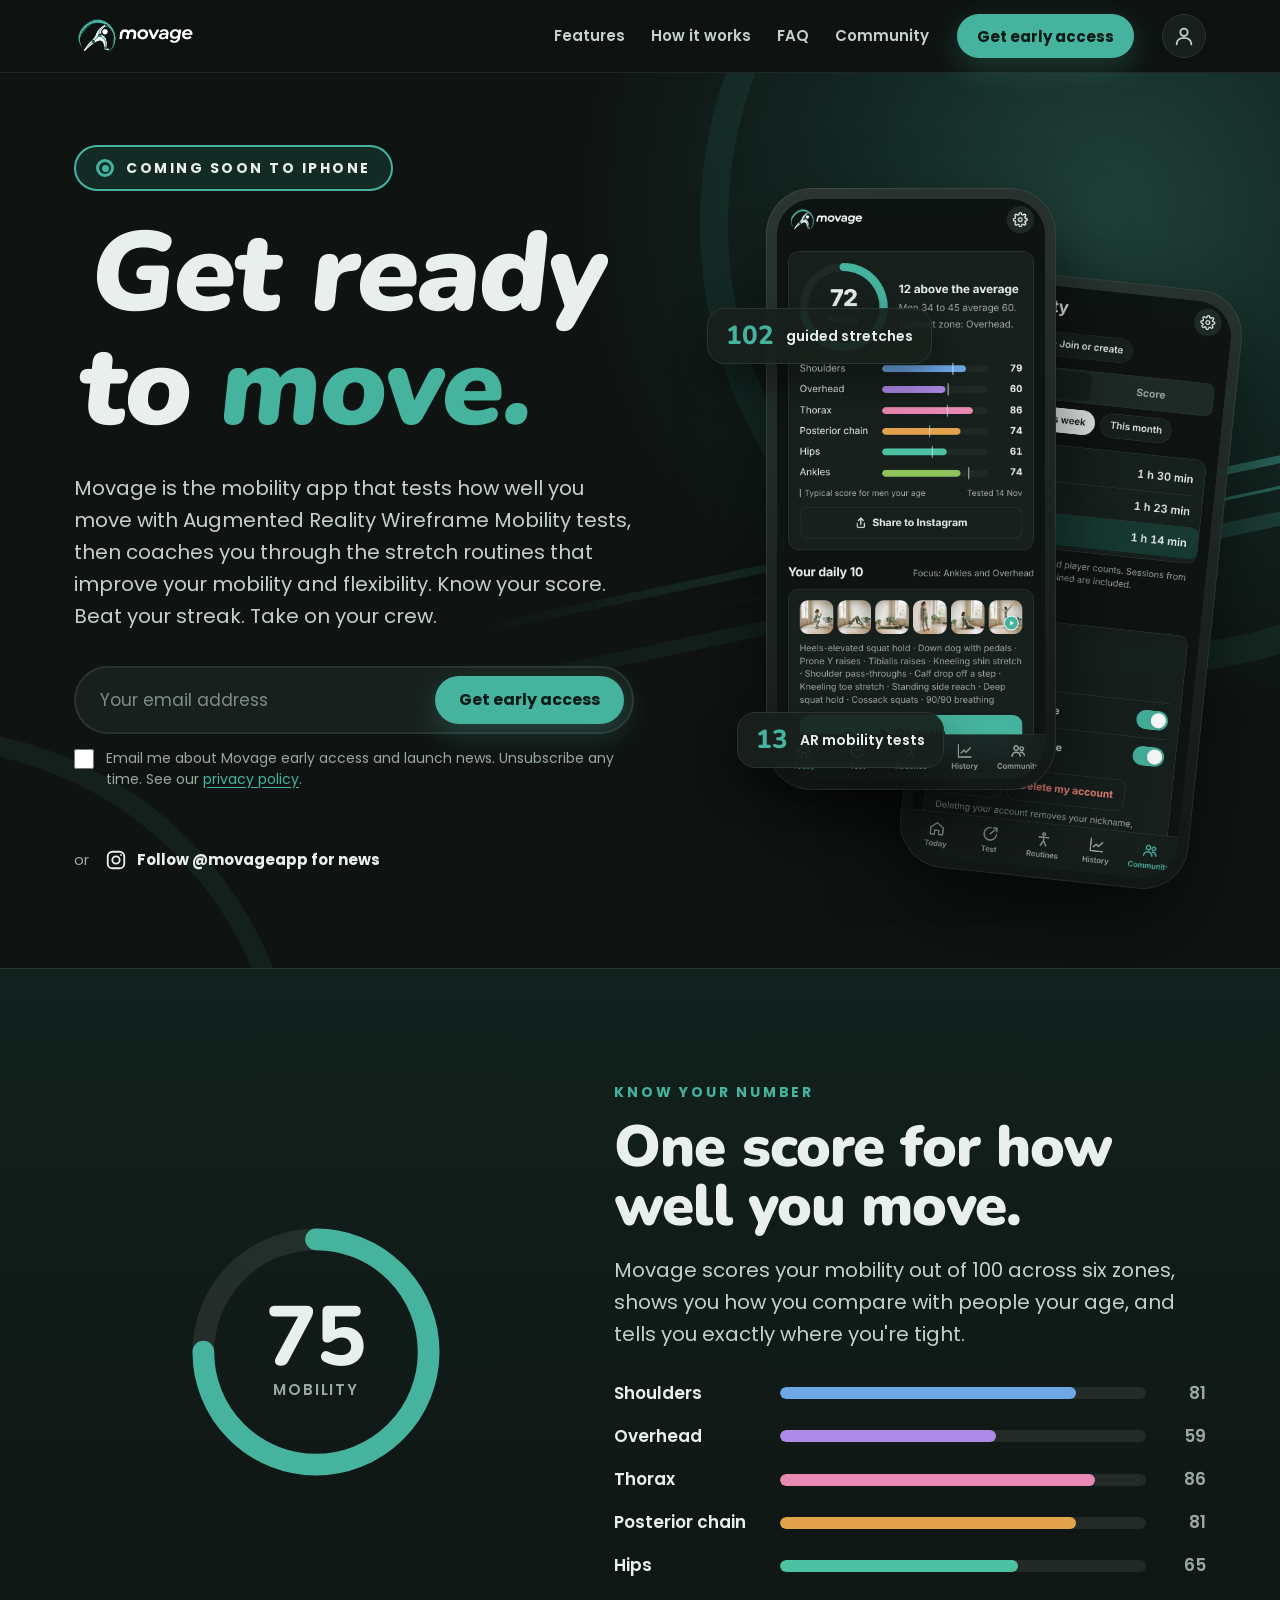
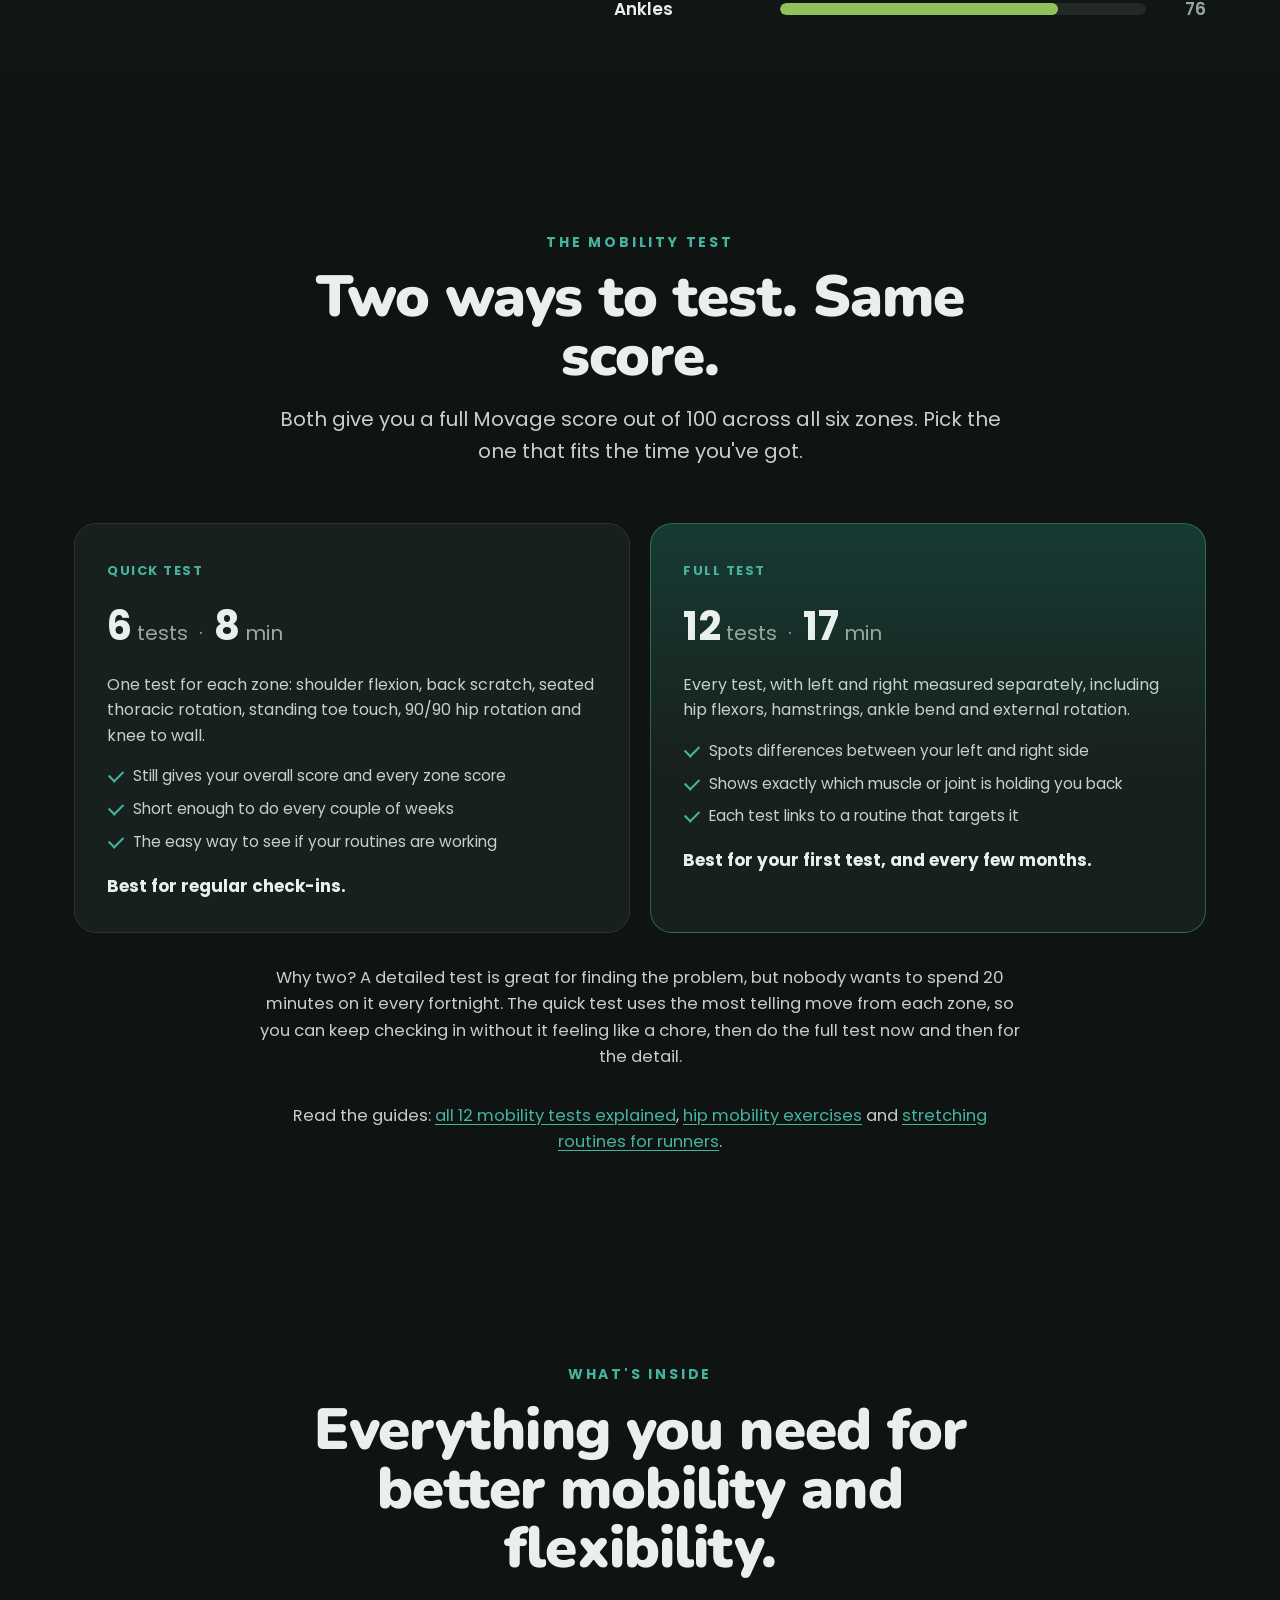
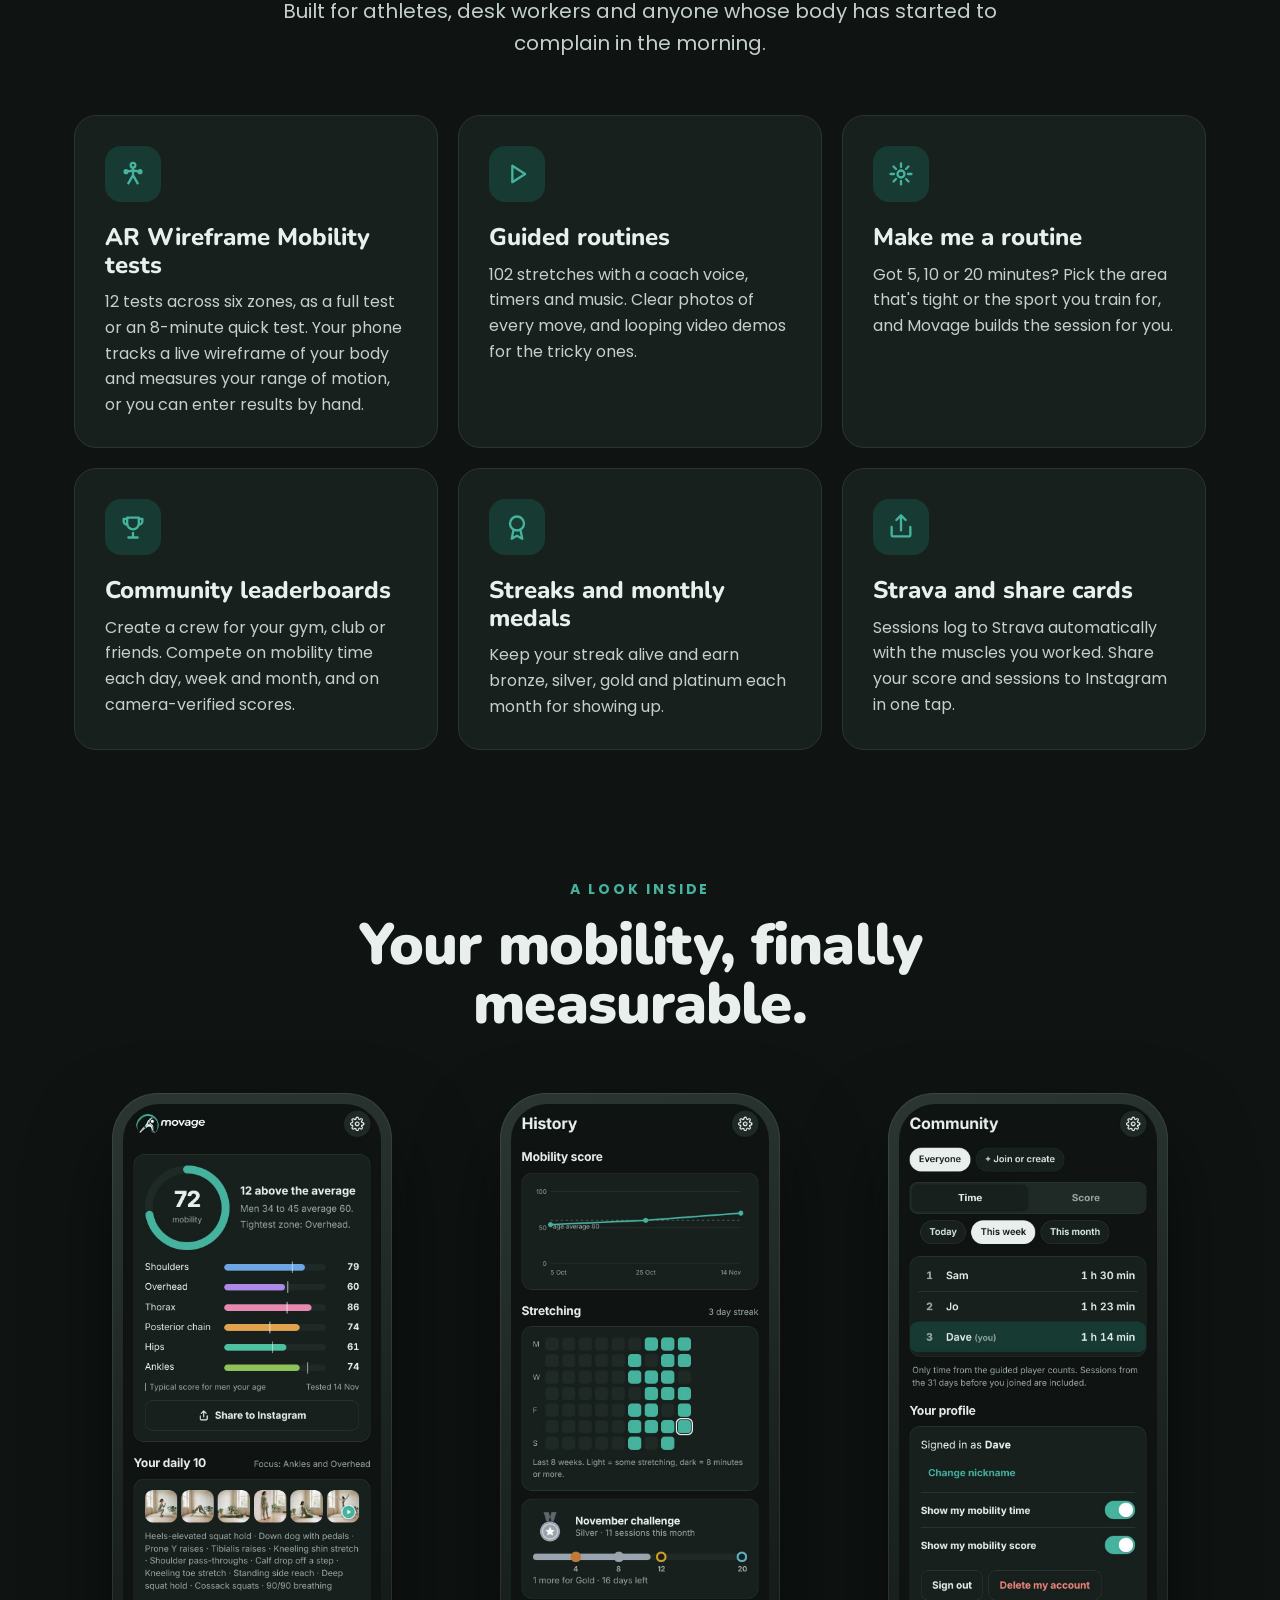
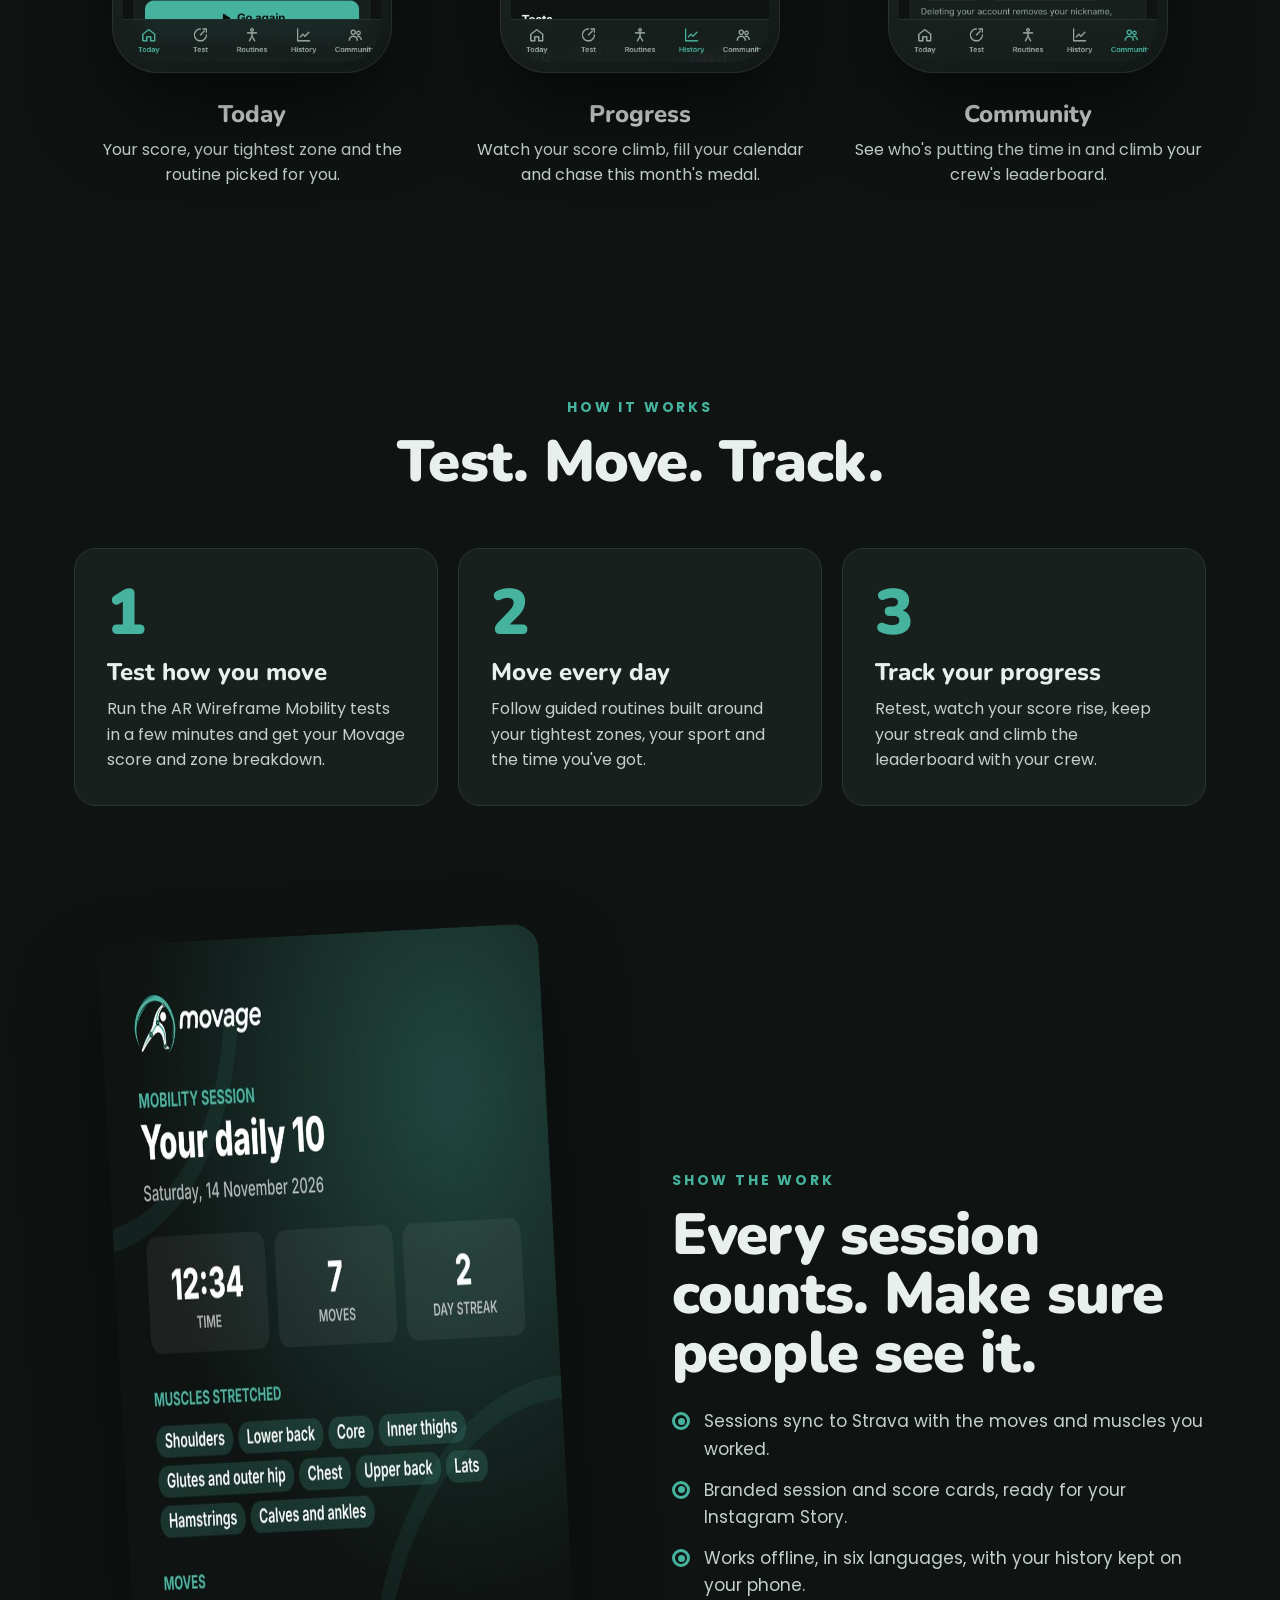
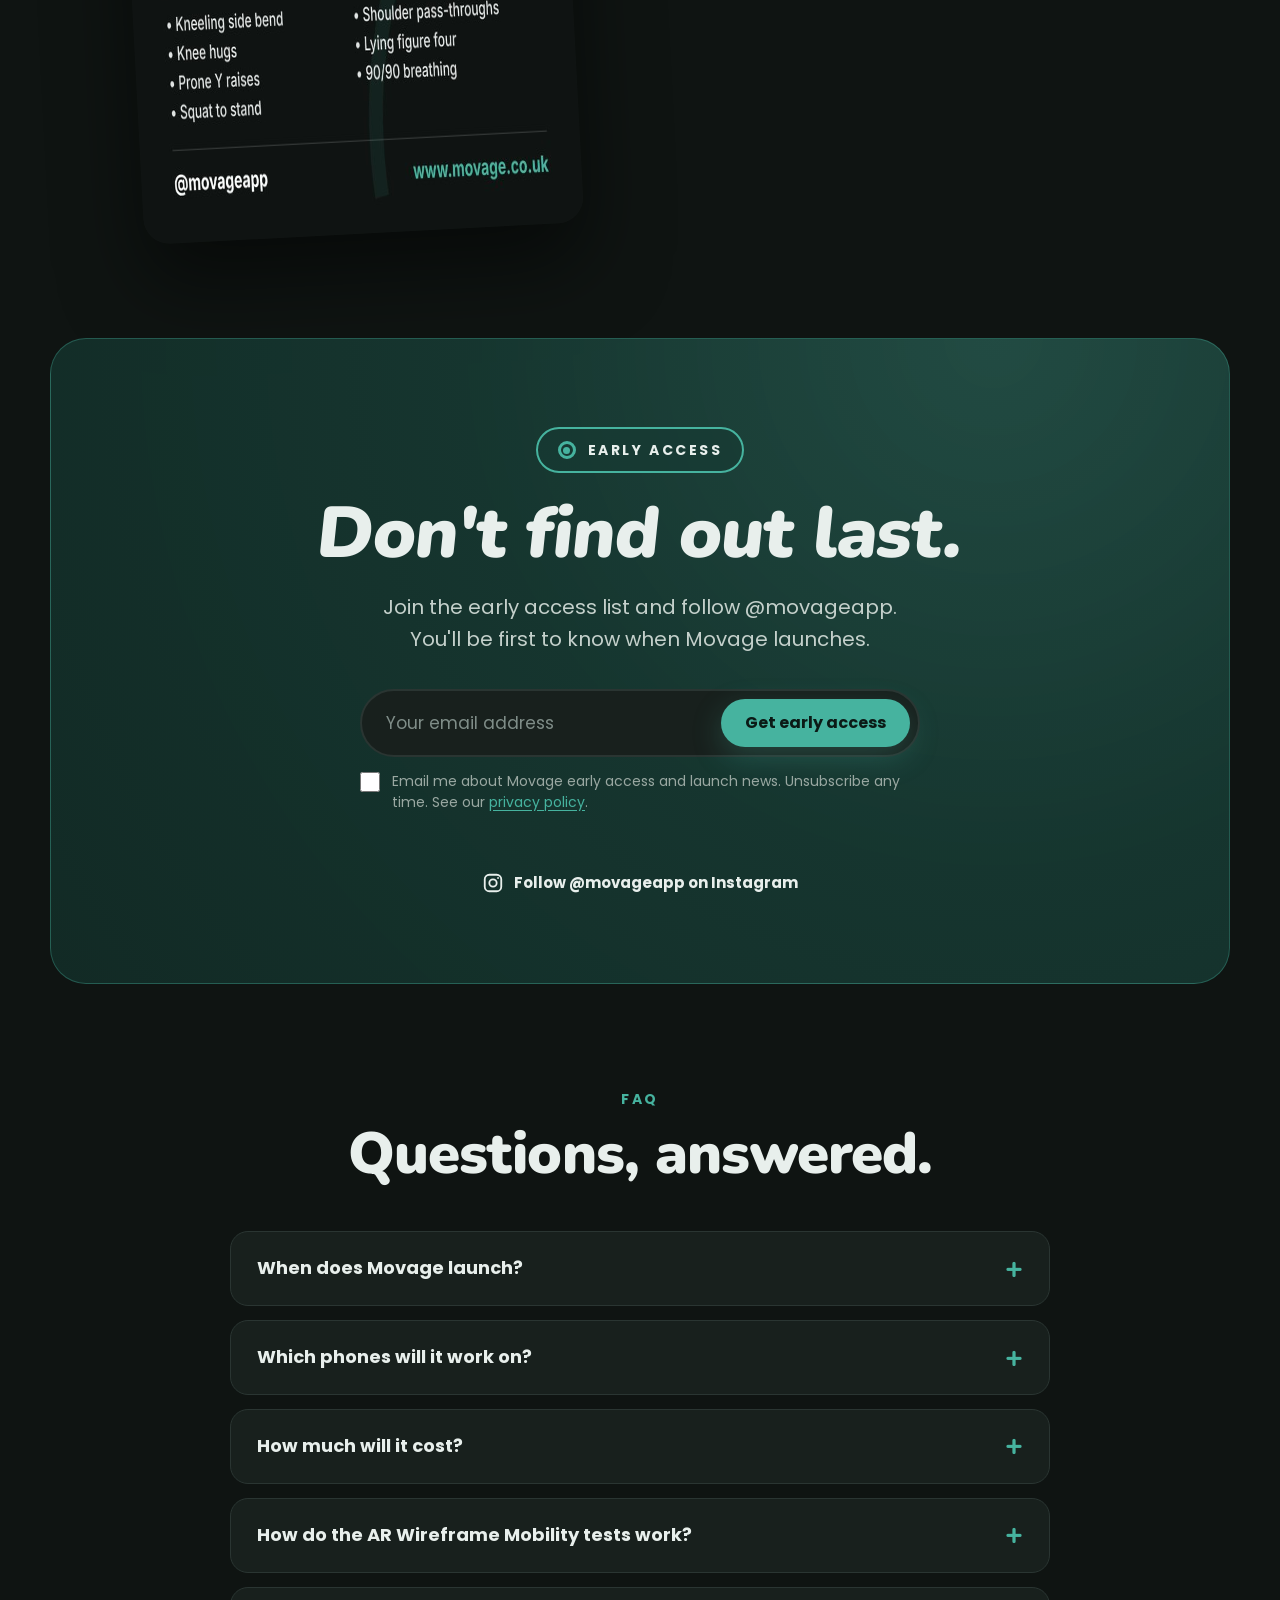
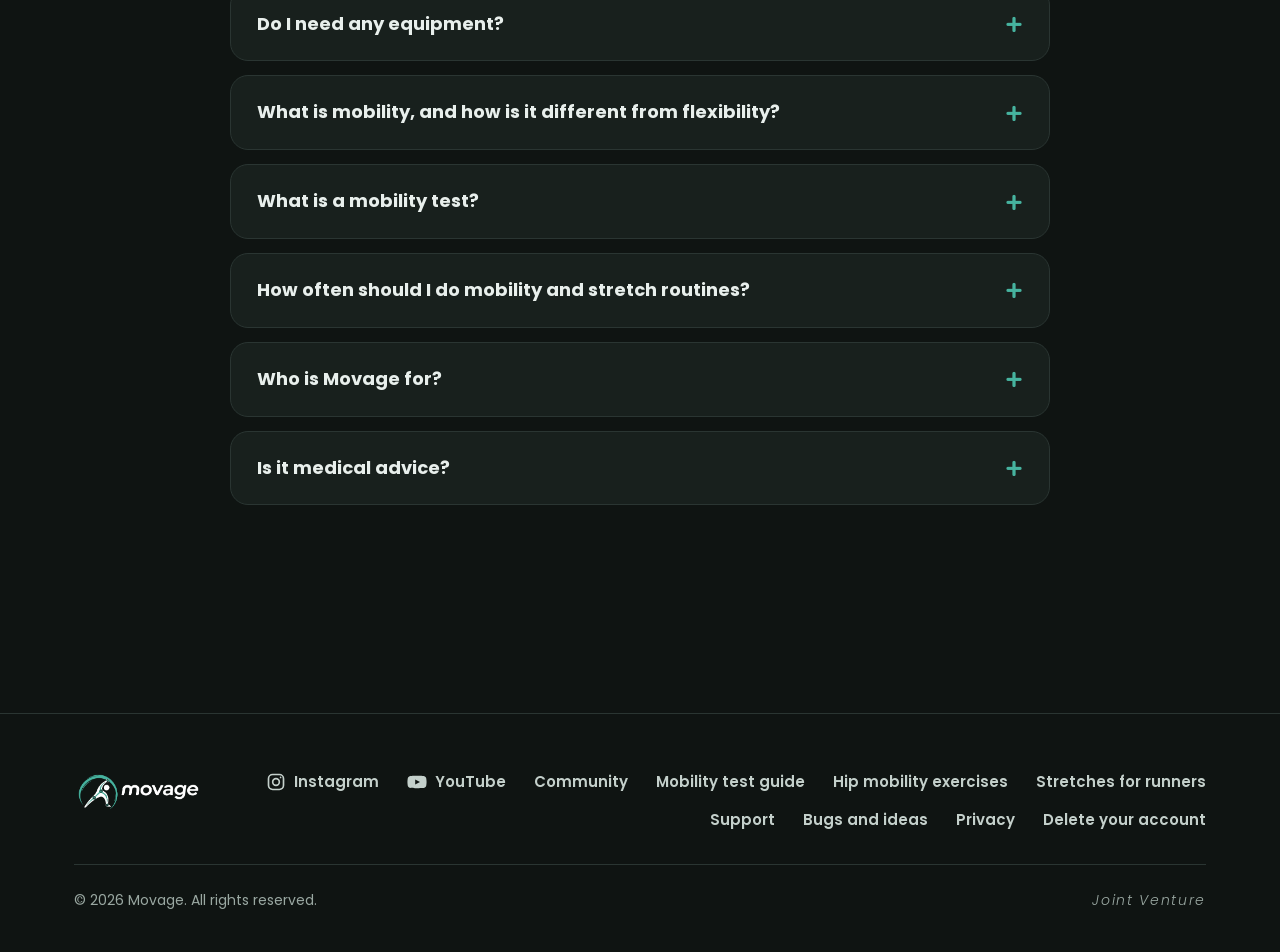
==== index.html @ ad777436 "Cookie-free visitor counting and a Website visitors section on the team stats page Co-Authored-By: C" ====
<!doctype html>
<html lang="en-GB">
<head>
<meta charset="utf-8">
<meta http-equiv="Content-Security-Policy" content="default-src 'self'; script-src 'self'; style-src 'self' 'unsafe-inline'; img-src 'self' data:; font-src 'self'; connect-src 'self' https://atmoejivzryboipwvwdv.supabase.co wss://atmoejivzryboipwvwdv.supabase.co; object-src 'none'; base-uri 'self'; form-action 'self'; frame-src 'none'; manifest-src 'self'; upgrade-insecure-requests">
<meta name="referrer" content="strict-origin-when-cross-origin">
<meta name="viewport" content="width=device-width, initial-scale=1, viewport-fit=cover">
<title>Movage | Mobility App: Mobility Test and Stretch Routines</title>
<meta name="description" content="Movage is the mobility app for iPhone: take a camera mobility test, get your mobility and flexibility score, then follow guided stretch routines built for you.">
<meta name="robots" content="index, follow, max-image-preview:large">
<meta name="theme-color" content="#0f1412">
<link rel="canonical" href="https://www.movage.co.uk/">
<meta property="og:type" content="website">
<meta property="og:site_name" content="Movage">
<meta property="og:title" content="Movage: the mobility app with a camera mobility test and guided stretch routines">
<meta property="og:description" content="Test your mobility and flexibility with your phone camera, then follow guided stretching routines built around your tightest areas. Coming soon to iPhone.">
<meta property="og:locale" content="en_GB">
<meta property="og:image:alt" content="Movage mobility app showing a mobility score and zone breakdown">
<meta property="og:url" content="https://www.movage.co.uk/">
<meta property="og:image" content="https://www.movage.co.uk/assets/og-image.png">
<meta property="og:image:width" content="1200">
<meta property="og:image:height" content="630">
<meta name="twitter:card" content="summary_large_image">
<meta name="twitter:title" content="Movage: mobility test and stretch routines app">
<meta name="twitter:description" content="Test your mobility with your phone camera, then follow guided stretch routines. Coming soon to iPhone.">
<meta name="twitter:image" content="https://www.movage.co.uk/assets/og-image.png">
<link rel="icon" href="favicon.ico" sizes="any">
<link rel="manifest" href="site.webmanifest">
<link rel="icon" type="image/png" sizes="32x32" href="assets/favicon-32.png">
<link rel="icon" type="image/png" sizes="192x192" href="assets/favicon-192.png">
<link rel="apple-touch-icon" href="assets/apple-touch-icon.png">
<link rel="preload" href="assets/fonts/nunito-latin-900-normal.woff2" as="font" type="font/woff2" crossorigin>
<link rel="preload" href="assets/fonts/poppins-latin-400-normal.woff2" as="font" type="font/woff2" crossorigin>
<link rel="stylesheet" href="assets/site.css?v=23">
<script type="application/ld+json">[{"@context":"https://schema.org","@type":"Organization","@id":"https://www.movage.co.uk/#org","name":"Movage","url":"https://www.movage.co.uk/","logo":"https://www.movage.co.uk/assets/favicon-192.png","sameAs":["https://www.instagram.com/movageapp/","https://www.youtube.com/@movageapp"]},{"@context":"https://schema.org","@type":"WebSite","@id":"https://www.movage.co.uk/#website","name":"Movage","url":"https://www.movage.co.uk/","publisher":{"@id":"https://www.movage.co.uk/#org"},"inLanguage":"en-GB"},{"@context":"https://schema.org","@type":"MobileApplication","name":"Movage","operatingSystem":"iOS","applicationCategory":"HealthApplication","applicationSubCategory":"Mobility and stretching","description":"Mobility app with an Augmented Reality camera mobility test, a mobility and flexibility score across six zones, and guided stretch routines.","url":"https://www.movage.co.uk/","publisher":{"@id":"https://www.movage.co.uk/#org"},"featureList":["Camera mobility test (12 tests, or a 6-test quick test)","Mobility score out of 100 across six zones","102 guided stretches with video demos","Routines for sports, lifts and tight areas","Community leaderboards and monthly challenges"]},{"@context":"https://schema.org","@type":"FAQPage","mainEntity":[{"@type":"Question","name":"When does Movage launch?","acceptedAnswer":{"@type":"Answer","text":"Soon. We're putting the finishing touches to the app now. The early access list and our Instagram followers will hear first."}},{"@type":"Question","name":"Which phones will it work on?","acceptedAnswer":{"@type":"Answer","text":"Movage is launching on iPhone first."}},{"@type":"Question","name":"How much will it cost?","acceptedAnswer":{"@type":"Answer","text":"We'll share pricing before launch, and the early access list will hear about it first."}},{"@type":"Question","name":"How do the AR Wireframe Mobility tests work?","acceptedAnswer":{"@type":"Answer","text":"You prop your phone up and move in front of the camera. Movage tracks a wireframe of your body on your phone and measures your range of motion. The video is processed on your phone and isn't recorded or uploaded."}},{"@type":"Question","name":"Do I need any equipment?","acceptedAnswer":{"@type":"Answer","text":"No. A bit of floor space is enough. A few moves use a towel, a wall, a chair or a step, and you can skip any you can't do."}},{"@type":"Question","name":"What is mobility, and how is it different from flexibility?","acceptedAnswer":{"@type":"Answer","text":"Flexibility is how far a muscle can lengthen. Mobility is how far you can actively move a joint through its range, with control. You need both: good mobility lets you squat deeper, reach overhead and rotate without your body compensating. Movage measures both, joint by joint."}},{"@type":"Question","name":"What is a mobility test?","acceptedAnswer":{"@type":"Answer","text":"A mobility test checks your range of motion at key joints, like shoulder flexion, thoracic rotation, the straight leg raise, hip rotation and ankle dorsiflexion (knee to wall). Movage runs 12 of these with your phone camera, or 6 in the 8-minute quick test, and turns them into a score out of 100 across six zones."}},{"@type":"Question","name":"How often should I do mobility and stretch routines?","acceptedAnswer":{"@type":"Answer","text":"Little and often works best. A 5 to 15 minute stretching routine most days does more than one long session a week. Movage builds a daily routine around your tightest zones, and you can retest every couple of weeks to see your mobility improve."}},{"@type":"Question","name":"Who is Movage for?","acceptedAnswer":{"@type":"Answer","text":"Anyone who wants to move better: runners, cyclists, lifters, CrossFit and HYROX athletes, golfers, and people who sit at a desk all day. There are mobility routines for specific sports and lifts, for tight hips, a stiff back and sore shoulders, and gentle routines you can do in bed."}},{"@type":"Question","name":"Is it medical advice?","acceptedAnswer":{"@type":"Answer","text":"No. Movage gives general mobility guidance, not medical advice. If you have an injury, pain or a medical condition, check with a physiotherapist or doctor first, and stop any move that hurts."}}]}]</script>
</head>
<body>
<a class="skip" href="#main">Skip to content</a>

<header class="top">
  <div class="wrap">
    <a class="brand" href="./" aria-label="Movage mobility app home page"><img src="assets/logo-h-dark.png" alt="Movage mobility app logo" width="441" height="150"></a>
    <nav class="nav" aria-label="Main">
      <a href="#features">Features</a>
      <a href="#how">How it works</a>
      <a href="#faq">FAQ</a>
      <a href="community.html">Community</a>
    </nav>
    <a class="btn btn-primary" href="#join">Get early access</a>
  </div>
</header>

<main id="main">

<section class="hero" aria-labelledby="hero-title">
  <div class="glow glow-a" aria-hidden="true"></div>
  <div class="arc arc-a" aria-hidden="true"></div>
  <div class="arc arc-b" aria-hidden="true"></div>
  <div class="streaks" aria-hidden="true"><i></i><i></i><i></i></div>
  <div class="wrap hero-grid">
    <div>
      <span class="pill"><span class="node" aria-hidden="true"></span>Coming soon to iPhone</span>
      <h1 id="hero-title">Get ready to <span class="accent">move.</span></h1>
      <p class="lede" id="join">Movage is the mobility app that tests how well you move with Augmented Reality Wireframe Mobility tests, then coaches you through the stretch routines that improve your mobility and flexibility. Know your score. Beat your streak. Take on your crew.</p>
      <form class="signup" id="signup" novalidate>
        <label class="hp" aria-hidden="true">Leave this empty <input type="text" name="company" tabindex="-1" autocomplete="off"></label>
        <div class="field">
          <label for="email-hero" class="hp">Email address</label>
          <input id="email-hero" type="email" name="email" inputmode="email" autocomplete="email" placeholder="Your email address" required>
          <button class="btn btn-primary" type="submit">Get early access</button>
        </div>
        <label class="consent"><input type="checkbox" name="consent" required> <span>Email me about Movage early access and launch news. Unsubscribe any time. See our <a href="privacy.html">privacy policy</a>.</span></label>
        <p class="msg" role="status" aria-live="polite"></p>
      </form>
      <div class="or"><span>or</span>
        <a class="ig" href="https://www.instagram.com/movageapp/" rel="noopener" target="_blank"><svg viewBox="0 0 24 24" fill="none" stroke="currentColor" stroke-width="2" aria-hidden="true"><rect x="3" y="3" width="18" height="18" rx="5"/><circle cx="12" cy="12" r="4"/><circle cx="17.5" cy="6.5" r="1" fill="currentColor" stroke="none"/></svg>Follow @movageapp for news</a>
      </div>
    </div>
    <div class="phones" aria-hidden="true">
      <div class="phone phone-b"><img src="assets/screen-community.jpg" alt="Movage mobility app Community leaderboard on iPhone" width="780" height="1688" loading="eager"></div>
      <div class="phone phone-a"><img src="assets/screen-home.jpg?v=3" alt="Movage mobility app on iPhone showing a mobility score of 72 and zone scores for shoulders, hips and ankles" width="780" height="1688" loading="eager"></div>
      <div class="badge badge-a"><b>102</b><span>guided stretches</span></div>
      <div class="badge badge-b"><b>13</b><span>AR mobility tests</span></div>
    </div>
  </div>
</section>

<section class="sec score" aria-labelledby="score-title">
  <div class="wrap score-grid">
    <div class="ring" role="img" aria-label="Example Movage score of 75 out of 100">
      <svg viewBox="0 0 120 120" aria-hidden="true"><circle cx="60" cy="60" r="52" fill="none" stroke="rgba(255,255,255,.08)" stroke-width="10"/><circle cx="60" cy="60" r="52" fill="none" stroke="#46b39f" stroke-width="10" stroke-linecap="round" stroke-dasharray="245 327"/></svg>
      <div class="num"><div><b>75</b><span>Mobility</span></div></div>
    </div>
    <div>
      <p class="eyebrow">Know your number</p>
      <h2 id="score-title" style="margin-top:14px">One score for how well you move.</h2>
      <p class="lede" style="margin-top:18px">Movage scores your mobility out of 100 across six zones, shows you how you compare with people your age, and tells you exactly where you're tight.</p>
      <div class="zones" style="margin-top:30px" aria-label="Example zone scores">
        <div class="zone"><span>Shoulders</span><span class="bar"><i style="width:81%;background:var(--z-sh)"></i></span><em>81</em></div>
        <div class="zone"><span>Overhead</span><span class="bar"><i style="width:59%;background:var(--z-oh)"></i></span><em>59</em></div>
        <div class="zone"><span>Thorax</span><span class="bar"><i style="width:86%;background:var(--z-th)"></i></span><em>86</em></div>
        <div class="zone"><span>Posterior chain</span><span class="bar"><i style="width:81%;background:var(--z-pc)"></i></span><em>81</em></div>
        <div class="zone"><span>Hips</span><span class="bar"><i style="width:65%;background:var(--z-hp)"></i></span><em>65</em></div>
        <div class="zone"><span>Ankles</span><span class="bar"><i style="width:76%;background:var(--z-an)"></i></span><em>76</em></div>
      </div>
    </div>
  </div>
</section>

<section class="sec" id="tests" aria-labelledby="tests-title">
  <div class="wrap">
    <div class="sec-head center">
      <p class="eyebrow">The mobility test</p>
      <h2 id="tests-title">Two ways to test. Same score.</h2>
      <p class="lede">Both give you a full Movage score out of 100 across all six zones. Pick the one that fits the time you've got.</p>
    </div>
    <div class="testopts">
      <article class="topt">
        <p class="topt-tag">Quick test</p>
        <p class="topt-big"><b>6</b> tests <span>&middot;</span> <b>8</b> min</p>
        <p>One test for each zone: shoulder flexion, back scratch, seated thoracic rotation, standing toe touch, 90/90 hip rotation and knee to wall.</p>
        <ul>
          <li>Still gives your overall score and every zone score</li>
          <li>Short enough to do every couple of weeks</li>
          <li>The easy way to see if your routines are working</li>
        </ul>
        <p class="topt-best">Best for regular check-ins.</p>
      </article>
      <article class="topt full">
        <p class="topt-tag">Full test</p>
        <p class="topt-big"><b>12</b> tests <span>&middot;</span> <b>17</b> min</p>
        <p>Every test, with left and right measured separately, including hip flexors, hamstrings, ankle bend and external rotation.</p>
        <ul>
          <li>Spots differences between your left and right side</li>
          <li>Shows exactly which muscle or joint is holding you back</li>
          <li>Each test links to a routine that targets it</li>
        </ul>
        <p class="topt-best">Best for your first test, and every few months.</p>
      </article>
    </div>
    <p class="testwhy">Why two? A detailed test is great for finding the problem, but nobody wants to spend 20 minutes on it every fortnight. The quick test uses the most telling move from each zone, so you can keep checking in without it feeling like a chore, then do the full test now and then for the detail.</p>
     <p class="testwhy">Read the guides: <a href="mobility-test.html">all 12 mobility tests explained</a>, <a href="hip-mobility-exercises.html">hip mobility exercises</a> and <a href="stretching-routines-for-runners.html">stretching routines for runners</a>.</p>
  </div>
</section>

<section class="sec" id="features" aria-labelledby="features-title">
  <div class="wrap">
    <div class="sec-head center">
      <p class="eyebrow">What's inside</p>
      <h2 id="features-title">Everything you need for better mobility and flexibility.</h2>
      <p class="lede">Built for athletes, desk workers and anyone whose body has started to complain in the morning.</p>
    </div>
    <div class="features">
      <article class="feat">
        <div class="ico"><svg viewBox="0 0 24 24" fill="none" stroke="currentColor" stroke-width="2" stroke-linecap="round" stroke-linejoin="round" aria-hidden="true"><circle cx="12" cy="4.5" r="2"/><path d="M12 7v6l-4 7M12 13l4 7M6 10l6-1 6 1"/><circle cx="6" cy="10" r="1.2"/><circle cx="18" cy="10" r="1.2"/></svg></div>
        <h3>AR Wireframe Mobility tests</h3>
        <p>12 tests across six zones, as a full test or an 8-minute quick test. Your phone tracks a live wireframe of your body and measures your range of motion, or you can enter results by hand.</p>
      </article>
      <article class="feat">
        <div class="ico"><svg viewBox="0 0 24 24" fill="none" stroke="currentColor" stroke-width="2" stroke-linecap="round" stroke-linejoin="round" aria-hidden="true"><path d="M8 5v14l11-7z"/></svg></div>
        <h3>Guided routines</h3>
        <p>102 stretches with a coach voice, timers and music. Clear photos of every move, and looping video demos for the tricky ones.</p>
      </article>
      <article class="feat">
        <div class="ico"><svg viewBox="0 0 24 24" fill="none" stroke="currentColor" stroke-width="2" stroke-linecap="round" stroke-linejoin="round" aria-hidden="true"><path d="M12 3v3M12 18v3M3 12h3M18 12h3M5.6 5.6l2.1 2.1M16.3 16.3l2.1 2.1M5.6 18.4l2.1-2.1M16.3 7.7l2.1-2.1"/><circle cx="12" cy="12" r="3"/></svg></div>
        <h3>Make me a routine</h3>
        <p>Got 5, 10 or 20 minutes? Pick the area that's tight or the sport you train for, and Movage builds the session for you.</p>
      </article>
      <article class="feat">
        <div class="ico"><svg viewBox="0 0 24 24" fill="none" stroke="currentColor" stroke-width="2" stroke-linecap="round" stroke-linejoin="round" aria-hidden="true"><path d="M8 21h8M12 17v4M7 4h10v5a5 5 0 0 1-10 0z"/><path d="M17 5h3v2a3 3 0 0 1-3 3M7 5H4v2a3 3 0 0 0 3 3"/></svg></div>
        <h3>Community leaderboards</h3>
        <p>Create a crew for your gym, club or friends. Compete on mobility time each day, week and month, and on camera-verified scores.</p>
      </article>
      <article class="feat">
        <div class="ico"><svg viewBox="0 0 24 24" fill="none" stroke="currentColor" stroke-width="2" stroke-linecap="round" stroke-linejoin="round" aria-hidden="true"><circle cx="12" cy="9" r="6"/><path d="M9 14.5 7.5 22l4.5-2.5 4.5 2.5-1.5-7.5"/></svg></div>
        <h3>Streaks and monthly medals</h3>
        <p>Keep your streak alive and earn bronze, silver, gold and platinum each month for showing up.</p>
      </article>
      <article class="feat">
        <div class="ico"><svg viewBox="0 0 24 24" fill="none" stroke="currentColor" stroke-width="2" stroke-linecap="round" stroke-linejoin="round" aria-hidden="true"><path d="M4 12v7a1 1 0 0 0 1 1h14a1 1 0 0 0 1-1v-7"/><path d="M16 6l-4-4-4 4M12 2v13"/></svg></div>
        <h3>Strava and share cards</h3>
        <p>Sessions log to Strava automatically with the muscles you worked. Share your score and sessions to Instagram in one tap.</p>
      </article>
    </div>
  </div>
</section>

<section class="sec" style="padding-top:24px" aria-labelledby="screens-title">
  <div class="wrap">
    <div class="sec-head center">
      <p class="eyebrow">A look inside</p>
      <h2 id="screens-title">Your mobility, finally measurable.</h2>
    </div>
    <div class="screens">
      <figure class="screen" style="margin:0">
        <div class="phone"><img src="assets/screen-home.jpg?v=3" alt="Movage mobility app Today screen: mobility score of 72, zone scores and a daily 10 minute stretch routine" width="780" height="1688" loading="lazy"></div>
        <figcaption><h3>Today</h3><p>Your score, your tightest zone and the routine picked for you.</p></figcaption>
      </figure>
      <figure class="screen" style="margin:0">
        <div class="phone"><img src="assets/screen-history.jpg" alt="Movage History screen: mobility score progress chart, stretching calendar and monthly challenge medals" width="780" height="1688" loading="lazy"></div>
        <figcaption><h3>Progress</h3><p>Watch your score climb, fill your calendar and chase this month's medal.</p></figcaption>
      </figure>
      <figure class="screen" style="margin:0">
        <div class="phone"><img src="assets/screen-community.jpg" alt="Movage Community leaderboard ranking club members by weekly mobility and stretching time" width="780" height="1688" loading="lazy"></div>
        <figcaption><h3>Community</h3><p>See who's putting the time in and climb your crew's leaderboard.</p></figcaption>
      </figure>
    </div>
  </div>
</section>

<section class="sec" id="how" aria-labelledby="how-title">
  <div class="wrap">
    <div class="sec-head center">
      <p class="eyebrow">How it works</p>
      <h2 id="how-title">Test. Move. Track.</h2>
    </div>
    <div class="steps">
      <div class="step"><h3>Test how you move</h3><p>Run the AR Wireframe Mobility tests in a few minutes and get your Movage score and zone breakdown.</p></div>
      <div class="step"><h3>Move every day</h3><p>Follow guided routines built around your tightest zones, your sport and the time you've got.</p></div>
      <div class="step"><h3>Track your progress</h3><p>Retest, watch your score rise, keep your streak and climb the leaderboard with your crew.</p></div>
    </div>
  </div>
</section>

<section class="sec" style="padding-top:24px" aria-labelledby="share-title">
  <div class="wrap share">
    <img src="assets/share-session.jpg?v=4" alt="Shareable Movage stretch routine card: 12 minute mobility session, 7 stretches, 2 day streak and muscles stretched" width="720" height="900" loading="lazy">
    <div>
      <p class="eyebrow">Show the work</p>
      <h2 id="share-title" style="margin-top:14px">Every session counts. Make sure people see it.</h2>
      <ul class="ticks">
        <li><span class="node" aria-hidden="true"></span><span>Sessions sync to Strava with the moves and muscles you worked.</span></li>
        <li><span class="node" aria-hidden="true"></span><span>Branded session and score cards, ready for your Instagram Story.</span></li>
        <li><span class="node" aria-hidden="true"></span><span>Works offline, in six languages, with your history kept on your phone.</span></li>
      </ul>
    </div>
  </div>
</section>

<section class="cta" aria-labelledby="cta-title">
  <div class="inner">
    <span class="pill"><span class="node" aria-hidden="true"></span>Early access</span>
    <h2 id="cta-title" style="margin-top:24px">Don't find out last.</h2>
    <p class="lede">Join the early access list and follow @movageapp. You'll be first to know when Movage launches.</p>
    <form class="signup" novalidate>
      <label class="hp" aria-hidden="true">Leave this empty <input type="text" name="company" tabindex="-1" autocomplete="off"></label>
      <div class="field">
        <label for="email-cta" class="hp">Email address</label>
        <input id="email-cta" type="email" name="email" inputmode="email" autocomplete="email" placeholder="Your email address" required>
        <button class="btn btn-primary" type="submit">Get early access</button>
      </div>
      <label class="consent"><input type="checkbox" name="consent" required> <span>Email me about Movage early access and launch news. Unsubscribe any time. See our <a href="privacy.html">privacy policy</a>.</span></label>
      <p class="msg" role="status" aria-live="polite"></p>
    </form>
    <div class="or"><a class="ig" href="https://www.instagram.com/movageapp/" rel="noopener" target="_blank"><svg viewBox="0 0 24 24" fill="none" stroke="currentColor" stroke-width="2" aria-hidden="true"><rect x="3" y="3" width="18" height="18" rx="5"/><circle cx="12" cy="12" r="4"/><circle cx="17.5" cy="6.5" r="1" fill="currentColor" stroke="none"/></svg>Follow @movageapp on Instagram</a></div>
  </div>
</section>

<section class="sec" id="faq" aria-labelledby="faq-title">
  <div class="wrap">
    <div class="sec-head center">
      <p class="eyebrow">FAQ</p>
      <h2 id="faq-title">Questions, answered.</h2>
    </div>
    <div class="faq">
      <details><summary>When does Movage launch?</summary><p>Soon. We're putting the finishing touches to the app now. The early access list and our Instagram followers will hear first.</p></details>
      <details><summary>Which phones will it work on?</summary><p>Movage is launching on iPhone first.</p></details>
      <details><summary>How much will it cost?</summary><p>We'll share pricing before launch, and the early access list will hear about it first.</p></details>
      <details><summary>How do the AR Wireframe Mobility tests work?</summary><p>You prop your phone up and move in front of the camera. Movage tracks a wireframe of your body on your phone and measures your range of motion. The video is processed on your phone and isn't recorded or uploaded.</p></details>
      <details><summary>Do I need any equipment?</summary><p>No. A bit of floor space is enough. A few moves use a towel, a wall, a chair or a step, and you can skip any you can't do.</p></details>
      <details><summary>What is mobility, and how is it different from flexibility?</summary><p>Flexibility is how far a muscle can lengthen. Mobility is how far you can actively move a joint through its range, with control. You need both: good mobility lets you squat deeper, reach overhead and rotate without your body compensating. Movage measures both, joint by joint.</p></details>
      <details><summary>What is a mobility test?</summary><p>A mobility test checks your range of motion at key joints, like shoulder flexion, thoracic rotation, the straight leg raise, hip rotation and ankle dorsiflexion (knee to wall). Movage runs 12 of these with your phone camera, or 6 in the 8-minute quick test, and turns them into a score out of 100 across six zones.</p></details>
      <details><summary>How often should I do mobility and stretch routines?</summary><p>Little and often works best. A 5 to 15 minute stretching routine most days does more than one long session a week. Movage builds a daily routine around your tightest zones, and you can retest every couple of weeks to see your mobility improve.</p></details>
      <details><summary>Who is Movage for?</summary><p>Anyone who wants to move better: runners, cyclists, lifters, CrossFit and HYROX athletes, golfers, and people who sit at a desk all day. There are mobility routines for specific sports and lifts, for tight hips, a stiff back and sore shoulders, and gentle routines you can do in bed.</p></details>
      <details><summary>Is it medical advice?</summary><p>No. Movage gives general mobility guidance, not medical advice. If you have an injury, pain or a medical condition, check with a physiotherapist or doctor first, and stop any move that hurts.</p></details>
    </div>
  </div>
</section>

</main>

<footer class="foot">
  <div class="wrap">
    <img src="assets/logo-h-dark.png" alt="Movage, the mobility test and stretching app" width="441" height="150" loading="lazy">
    <nav aria-label="Footer">
      <a class="soc" href="https://www.instagram.com/movageapp/" rel="noopener" target="_blank" aria-label="Movage on Instagram"><svg viewBox="0 0 24 24" fill="none" stroke="currentColor" stroke-width="2" aria-hidden="true"><rect x="3" y="3" width="18" height="18" rx="5"/><circle cx="12" cy="12" r="4"/><circle cx="17.5" cy="6.5" r="1" fill="currentColor" stroke="none"/></svg><span>Instagram</span></a><a class="soc" href="https://www.youtube.com/@movageapp" rel="noopener" target="_blank" aria-label="Movage on YouTube"><svg viewBox="0 0 24 24" aria-hidden="true"><path fill="currentColor" d="M23 7.2a3 3 0 0 0-2.1-2.1C19 4.6 12 4.6 12 4.6s-7 0-8.9.5A3 3 0 0 0 1 7.2 31 31 0 0 0 .5 12 31 31 0 0 0 1 16.8a3 3 0 0 0 2.1 2.1c1.9.5 8.9.5 8.9.5s7 0 8.9-.5a3 3 0 0 0 2.1-2.1 31 31 0 0 0 .5-4.8 31 31 0 0 0-.5-4.8z"/><path fill="var(--bg, #0f1412)" d="M9.8 15.1 15.6 12 9.8 8.9z"/></svg><span>YouTube</span></a>
      <a href="community.html">Community</a><a href="mobility-test.html">Mobility test guide</a><a href="hip-mobility-exercises.html">Hip mobility exercises</a><a href="stretching-routines-for-runners.html">Stretches for runners</a><a href="support.html">Support</a><a href="feedback.html">Bugs and ideas</a>
      <a href="privacy.html">Privacy</a>
      <a href="delete-account.html">Delete your account</a>
    </nav>
    <div class="fine"><span>&copy; 2026 Movage. All rights reserved.</span><span class="tag">Joint Venture</span></div>
  </div>
</footer>
<script src="assets/site.js?v=6" defer></script>
<script src="assets/foot.js?v=2" defer></script>
<script src="assets/track.js?v=1" defer></script>
</body>
</html>
---- assets/site.css ----
/* Movage launch site. Brand: Movage design system (page-bg, brand-teal, brand-tint; Nunito display, Poppins text). */
@font-face { font-family: "Nunito"; font-weight: 800; font-style: normal; font-display: swap; src: url("fonts/nunito-latin-800-normal.woff2") format("woff2"); }
@font-face { font-family: "Nunito"; font-weight: 900; font-style: normal; font-display: swap; src: url("fonts/nunito-latin-900-normal.woff2") format("woff2"); }
@font-face { font-family: "Poppins"; font-weight: 300; font-style: italic; font-display: swap; src: url("fonts/poppins-latin-300-italic.woff2") format("woff2"); }
@font-face { font-family: "Poppins"; font-weight: 400; font-style: normal; font-display: swap; src: url("fonts/poppins-latin-400-normal.woff2") format("woff2"); }
@font-face { font-family: "Poppins"; font-weight: 600; font-style: normal; font-display: swap; src: url("fonts/poppins-latin-600-normal.woff2") format("woff2"); }
@font-face { font-family: "Poppins"; font-weight: 700; font-style: normal; font-display: swap; src: url("fonts/poppins-latin-700-normal.woff2") format("woff2"); }

:root {
  --bg: #0f1412; --card: #18201d; --tint: #173a33; --teal: #46b39f; --teal-deep: #0f6b5c;
  --text: #e8efec; --text-2: #9aa8a2; --text-3: #c4d0cb; --line: #2a3532;
  --z-sh: #6ea7e6; --z-oh: #ad8ae8; --z-th: #e889b1; --z-pc: #e3a24c; --z-hp: #4cc2a2; --z-an: #8fc25a;
  --display: "Nunito", "Varela Round", system-ui, sans-serif;
  --sans: "Poppins", system-ui, -apple-system, "Segoe UI", sans-serif;
  --wrap: 1180px; --r: 22px;
}
* { box-sizing: border-box; }
html { scroll-behavior: smooth; scroll-padding-top: 96px; -webkit-text-size-adjust: 100%; }
#join { scroll-margin-top: 24px; }
@media (prefers-reduced-motion: reduce) { html { scroll-behavior: auto; } *, *::before, *::after { animation: none !important; transition: none !important; } }
body { margin: 0; background: var(--bg); color: var(--text); font-family: var(--sans); font-size: 17px; line-height: 1.6; overflow-x: hidden; }
img { max-width: 100%; display: block; }
a { color: var(--teal); text-underline-offset: 3px; }
a:hover { color: var(--text); }
:focus-visible { outline: 3px solid var(--teal); outline-offset: 3px; border-radius: 6px; }
.wrap { width: 100%; max-width: var(--wrap); margin: 0 auto; padding: 0 24px; }
.skip { position: absolute; left: -999px; top: 8px; background: var(--teal); color: var(--bg); padding: 10px 16px; border-radius: 999px; font-weight: 700; z-index: 50; }
.skip:focus { left: 16px; }
h1, h2, h3 { font-family: var(--display); font-weight: 900; line-height: 1.02; letter-spacing: -0.015em; margin: 0; }
h2 { font-size: clamp(36px, 5vw, 58px); }
h3 { font-size: 24px; font-weight: 800; line-height: 1.15; letter-spacing: 0; }
p { margin: 0; }
.eyebrow { font-weight: 700; font-size: 14px; letter-spacing: .2em; text-transform: uppercase; color: var(--teal); }
.lede { color: var(--text-3); font-size: clamp(17px, 2vw, 20px); }
.accent { color: var(--teal); }

/* header */
.top { position: sticky; top: 0; z-index: 20; background: rgba(15,20,18,.82); backdrop-filter: blur(14px); -webkit-backdrop-filter: blur(14px); border-bottom: 1px solid rgba(42,53,50,.6); }
.top .wrap { display: flex; align-items: center; gap: 28px; height: 72px; }
.brand img { height: 42px; width: auto; }
.nav { display: flex; gap: 26px; margin-left: auto; }
.nav a { color: var(--text-3); text-decoration: none; font-weight: 600; font-size: 15px; }
.nav a:hover { color: var(--text); }
.btn { display: inline-flex; align-items: center; justify-content: center; gap: 10px; min-height: 48px; padding: 0 24px; border-radius: 999px; border: 0; font: 700 16px/1 var(--sans); text-decoration: none; cursor: pointer; transition: transform .15s, background .15s, box-shadow .15s; }
.btn-primary { background: var(--teal); color: #0b1a16; box-shadow: 0 10px 30px rgba(70,179,159,.25); }
.btn-primary:hover { color: #0b1a16; background: #5cc6b2; transform: translateY(-1px); }
.btn-ghost { background: transparent; color: var(--text); border: 2px solid rgba(232,239,236,.22); }
.btn-ghost:hover { border-color: var(--teal); color: var(--text); }
.top .btn { min-height: 44px; padding: 0 20px; font-size: 15px; }
@media (max-width: 860px) { .nav { display: none; } .top .btn { margin-left: auto; } .brand img { height: 36px; } }

/* hero */
.hero { position: relative; padding: 72px 0 96px; overflow: hidden; }
.glow { position: absolute; border-radius: 999px; pointer-events: none; }
.glow-a { width: 1100px; height: 1100px; right: -380px; top: -420px; background: radial-gradient(circle, rgba(70,179,159,.28) 0%, rgba(23,58,51,.5) 35%, rgba(15,20,18,0) 68%); }
.arc { position: absolute; border-radius: 999px; pointer-events: none; border: 28px solid rgba(70,179,159,.09); }
.arc-a { width: 900px; height: 900px; right: -320px; top: -300px; }
.arc-b { width: 760px; height: 760px; left: -460px; bottom: -520px; border-width: 20px; border-color: rgba(70,179,159,.07); }
.streaks { position: absolute; left: -10%; right: -10%; top: 58%; transform: rotate(-12deg); display: grid; gap: 22px; pointer-events: none; }
.streaks i { display: block; height: 8px; border-radius: 999px; background: linear-gradient(90deg, rgba(70,179,159,0), rgba(70,179,159,.45)); animation: dash 5.5s cubic-bezier(.6,0,.2,1) infinite; }
.streaks i:nth-child(1) { width: 55%; margin-left: 40%; }
.streaks i:nth-child(2) { width: 38%; margin-left: 55%; height: 3px; animation-delay: .6s; }
.streaks i:nth-child(3) { width: 64%; margin-left: 30%; height: 14px; opacity: .45; animation-delay: 1.1s; }
@keyframes dash { 0% { transform: translateX(-30%); opacity: 0; } 25% { opacity: 1; } 70% { opacity: 1; } 100% { transform: translateX(18%); opacity: 0; } }
.hero-grid > * { min-width: 0; }
.hero-grid { position: relative; display: grid; grid-template-columns: minmax(0, 1.08fr) minmax(0, .92fr); gap: 48px; align-items: center; }
.pill { display: inline-flex; align-items: center; gap: 12px; padding: 10px 20px; border-radius: 999px; border: 2px solid var(--teal); background: rgba(23,58,51,.6); font-weight: 700; font-size: 14px; letter-spacing: .18em; text-transform: uppercase; }
.node { width: 18px; height: 18px; border-radius: 999px; border: 3px solid var(--teal); display: inline-grid; place-items: center; flex: none; }
.node::after { content: ""; width: 7px; height: 7px; border-radius: 999px; background: var(--teal); }
.pill .node { animation: pulse 1.8s ease-in-out infinite; }
@keyframes pulse { 0%, 100% { box-shadow: 0 0 0 0 rgba(70,179,159,.55); } 60% { box-shadow: 0 0 0 10px rgba(70,179,159,0); } }
.hero h1 { font-size: clamp(56px, 9vw, 112px); margin: 26px 0 0; transform: skewX(-6deg); transform-origin: left bottom; }
.hero .lede { margin-top: 26px; max-width: 560px; }
.signup { margin-top: 34px; max-width: 560px; }
.field { display: flex; gap: 10px; padding: 8px; background: var(--card); border: 2px solid var(--line); border-radius: 999px; transition: border-color .15s; }
.field:focus-within { border-color: var(--teal); }
.field input { flex: 1; min-width: 0; background: none; border: 0; color: var(--text); font: 400 17px var(--sans); padding: 0 16px; }
.field input:focus { outline: none; }
.field input::placeholder { color: #7f8d88; }
.consent { display: flex; gap: 12px; align-items: flex-start; margin-top: 14px; font-size: 14px; color: var(--text-2); line-height: 1.5; }
.consent input { width: 20px; height: 20px; margin: 1px 0 0; accent-color: var(--teal); flex: none; }
.msg { margin-top: 12px; min-height: 24px; font-size: 15px; font-weight: 600; }
.msg.ok { color: var(--teal); } .msg.err { color: #f2867c; }
.hp { position: absolute; left: -9999px; width: 1px; height: 1px; overflow: hidden; }
.or { display: flex; align-items: center; gap: 16px; margin-top: 22px; color: var(--text-2); font-size: 15px; flex-wrap: wrap; }
.ig { display: inline-flex; align-items: center; gap: 10px; font-weight: 700; color: var(--text); text-decoration: none; }
.ig svg { width: 22px; height: 22px; }
.ig:hover { color: var(--teal); }
@media (max-width: 520px) { .field { flex-direction: column; border-radius: 22px; padding: 10px; } .field input { min-height: 48px; } .field .btn { width: 100%; } }

/* phones */
.phones { position: relative; height: 640px; }
.phone { position: absolute; width: 290px; border-radius: 46px; padding: 11px; background: linear-gradient(160deg, #2b3632, #121816); box-shadow: 0 40px 80px rgba(0,0,0,.55), inset 0 0 0 1px rgba(255,255,255,.08); }
.phone img { border-radius: 36px; width: 100%; height: auto; }
.phone-a { right: 150px; top: 0; z-index: 2; animation: float 7s ease-in-out infinite; }
.phone-b { right: -10px; top: 90px; transform: rotate(6deg); opacity: .96; animation: float2 8s ease-in-out infinite; }
@keyframes float { 0%, 100% { transform: translateY(0); } 50% { transform: translateY(-14px); } }
@keyframes float2 { 0%, 100% { transform: rotate(6deg) translateY(0); } 50% { transform: rotate(6deg) translateY(12px); } }
.badge { position: absolute; z-index: 3; display: flex; align-items: center; gap: 12px; padding: 14px 18px; background: rgba(24,32,29,.92); border: 1px solid var(--line); border-radius: 18px; box-shadow: 0 18px 40px rgba(0,0,0,.4); font-weight: 600; font-size: 14px; }
.badge b { font-family: var(--display); font-size: 26px; color: var(--teal); line-height: 1; }
.badge-a { left: 0; top: 120px; }
.badge-b { left: 30px; bottom: 60px; }
@media (max-width: 980px) {
  .hero-grid { grid-template-columns: minmax(0, 1fr); }
  .phones { height: 560px; max-width: 520px; margin: 10px auto 0; width: 100%; }
  .phone { width: 250px; } .phone-a { right: auto; left: 8%; } .phone-b { right: 4%; }
}
@media (max-width: 520px) { .phones { height: 470px; } .phone { width: 210px; border-radius: 36px; padding: 9px; } .phone img { border-radius: 28px; } .badge { display: none; } .phone-a { left: 0; } .phone-b { right: 0; top: 70px; } }

/* sections */
section { position: relative; }
.sec { padding: 104px 0; }
.sec-head { max-width: 760px; }
.sec-head h2 { margin-top: 14px; }
.sec-head .lede { margin-top: 18px; }
.center { text-align: center; margin-left: auto; margin-right: auto; }

.score { background: linear-gradient(180deg, rgba(23,58,51,.35), rgba(15,20,18,0)); border-top: 1px solid var(--line); }
.score-grid { display: grid; grid-template-columns: minmax(0, .9fr) minmax(0, 1.1fr); gap: 56px; align-items: center; margin-top: 8px; }
.ring { width: 260px; height: 260px; position: relative; margin: 0 auto; }
.ring svg { width: 100%; height: 100%; transform: rotate(-90deg); }
.ring .num { position: absolute; inset: 0; display: grid; place-items: center; text-align: center; }
.ring .num b { display: block; font-family: var(--display); font-size: 84px; line-height: .9; }
.ring .num span { color: var(--text-2); font-size: 15px; font-weight: 600; letter-spacing: .12em; text-transform: uppercase; }
.zones { display: grid; gap: 16px; }
.zone { display: grid; grid-template-columns: 150px 1fr 44px; gap: 16px; align-items: center; font-weight: 600; }
.bar { height: 12px; border-radius: 999px; background: rgba(255,255,255,.08); overflow: hidden; }
.bar i { display: block; height: 100%; border-radius: 999px; }
.zone em { font-style: normal; text-align: right; color: var(--text-2); font-variant-numeric: tabular-nums; }
@media (max-width: 860px) { .score-grid { grid-template-columns: 1fr; } .zone { grid-template-columns: 120px 1fr 40px; font-size: 15px; } }

.features { display: grid; grid-template-columns: repeat(3, minmax(0, 1fr)); gap: 20px; margin-top: 56px; }
.feat { background: var(--card); border: 1px solid var(--line); border-radius: var(--r); padding: 30px; transition: transform .2s, border-color .2s; }
.feat:hover { transform: translateY(-4px); border-color: rgba(70,179,159,.5); }
.ico { width: 56px; height: 56px; border-radius: 16px; background: var(--tint); display: grid; place-items: center; color: var(--teal); margin-bottom: 22px; }
.ico svg { width: 28px; height: 28px; }
.feat p { color: var(--text-3); margin-top: 10px; font-size: 16px; }
@media (max-width: 980px) { .features { grid-template-columns: repeat(2, minmax(0, 1fr)); } }
@media (max-width: 620px) { .features { grid-template-columns: 1fr; } }

.screens { display: grid; grid-template-columns: repeat(3, minmax(0, 1fr)); gap: 32px; margin-top: 60px; }
.screen { text-align: center; }
.screen .phone { position: relative; width: 100%; max-width: 280px; margin: 0 auto; }
.screen h3 { margin-top: 28px; }
.screen p { color: var(--text-3); margin-top: 8px; font-size: 16px; }
@media (max-width: 860px) { .screens { grid-template-columns: 1fr; gap: 56px; } }

.steps { display: grid; grid-template-columns: repeat(3, minmax(0, 1fr)); gap: 20px; margin-top: 56px; counter-reset: s; }
.step { position: relative; padding: 32px; border-radius: var(--r); background: var(--card); border: 1px solid var(--line); }
.step::before { counter-increment: s; content: counter(s); font-family: var(--display); font-weight: 900; font-size: 64px; line-height: 1; color: var(--teal); display: block; margin-bottom: 14px; }
.step p { color: var(--text-3); margin-top: 10px; font-size: 16px; }
@media (max-width: 860px) { .steps { grid-template-columns: 1fr; } }

.share { display: grid; grid-template-columns: minmax(0, 1fr) minmax(0, 1fr); gap: 64px; align-items: center; }
.share img { border-radius: 26px; box-shadow: 0 40px 80px rgba(0,0,0,.5); transform: rotate(-3deg); max-width: 440px; margin: 0 auto; width: 100%; }
.ticks { list-style: none; padding: 0; margin: 26px 0 0; display: grid; gap: 14px; }
.ticks li { display: flex; gap: 14px; align-items: flex-start; color: var(--text-3); }
.ticks li .node { margin-top: 4px; }
@media (max-width: 860px) { .share { grid-template-columns: 1fr; gap: 48px; } }

.cta { margin: 0 24px; border-radius: 36px; background: radial-gradient(circle at 80% 0%, rgba(70,179,159,.35), rgba(23,58,51,.9) 45%, #122a25 100%); border: 1px solid rgba(70,179,159,.35); overflow: hidden; }
.cta .inner { max-width: 760px; margin: 0 auto; padding: 88px 24px; text-align: center; }
.cta h2 { font-size: clamp(40px, 6vw, 72px); transform: skewX(-6deg); }
.cta .lede { margin: 20px auto 0; max-width: 560px; }
.cta .signup { margin: 34px auto 0; text-align: left; }
.cta .or { justify-content: center; }
@media (min-width: 1228px) { .cta { max-width: var(--wrap); margin: 0 auto; } }

.faq { max-width: 820px; margin: 48px auto 0; display: grid; gap: 14px; }
.faq details { background: var(--card); border: 1px solid var(--line); border-radius: 18px; padding: 0 26px; }
.faq summary { cursor: pointer; list-style: none; padding: 22px 36px 22px 0; font-weight: 700; font-size: 18px; position: relative; }
.faq summary::-webkit-details-marker { display: none; }
.faq summary::after { content: "+"; position: absolute; right: 0; top: 50%; transform: translateY(-50%); font-family: var(--display); font-size: 30px; color: var(--teal); transition: transform .2s; }
.faq details[open] summary::after { transform: translateY(-50%) rotate(45deg); }
.faq details p { color: var(--text-3); padding-bottom: 22px; font-size: 16px; }

/* footer */
.foot { border-top: 1px solid var(--line); padding: 56px 0 40px; margin-top: 104px; }
.foot .wrap { display: grid; grid-template-columns: auto 1fr; gap: 32px; align-items: start; }
.foot img { height: 44px; width: auto; }
.foot nav { display: flex; flex-wrap: wrap; gap: 14px 28px; justify-content: flex-end; }
.foot nav a { color: var(--text-3); text-decoration: none; font-weight: 600; font-size: 15px; }
.foot nav a:hover { color: var(--teal); }
.fine { grid-column: 1 / -1; color: var(--text-2); font-size: 14px; display: flex; flex-wrap: wrap; justify-content: space-between; gap: 10px; border-top: 1px solid var(--line); padding-top: 24px; }
.tag { font-family: var(--sans); font-style: italic; font-weight: 300; letter-spacing: .12em; }
@media (max-width: 700px) { .foot .wrap { grid-template-columns: 1fr; } .foot nav { justify-content: flex-start; } }

/* legal pages */
.doc { max-width: 780px; margin: 0 auto; padding: 72px 24px 24px; }
.doc h1 { font-size: clamp(40px, 6vw, 60px); }
.doc .meta { color: var(--text-2); margin-top: 14px; font-size: 15px; }
.doc h2 { font-size: 28px; font-weight: 800; margin-top: 48px; letter-spacing: 0; }
.doc h3 { font-size: 20px; margin-top: 28px; }
.doc p, .doc li { color: var(--text-3); font-size: 16.5px; }
.doc p { margin-top: 14px; }
.doc ul, .doc ol { margin: 14px 0 0; padding-left: 22px; display: grid; gap: 8px; }
.doc table { width: 100%; border-collapse: collapse; margin-top: 18px; font-size: 15px; }
.doc th, .doc td { text-align: left; vertical-align: top; padding: 12px 14px; border-bottom: 1px solid var(--line); color: var(--text-3); }
.doc th { color: var(--text); font-weight: 700; background: var(--card); }
.doc .box { background: var(--card); border: 1px solid var(--line); border-radius: 18px; padding: 22px 26px; margin-top: 22px; }
.doc .box p:first-child { margin-top: 0; }
.tablewrap { overflow-x: auto; }

/* Sign-up confirmation pop-up */
.pop { position: fixed; inset: 0; z-index: 100; display: grid; place-items: center; padding: 16px; background: rgba(5,9,8,.72); backdrop-filter: blur(6px); -webkit-backdrop-filter: blur(6px); opacity: 0; transition: opacity .2s; }
.pop[hidden] { display: none; }
.pop.open { opacity: 1; }
.pop-card { position: relative; width: 100%; max-width: 420px; padding: 36px 28px 24px; text-align: center; background: linear-gradient(180deg, var(--tint), var(--card) 60%); border: 1px solid rgba(70,179,159,.35); border-radius: var(--r); box-shadow: 0 30px 80px rgba(0,0,0,.5); transform: translateY(12px) scale(.97); transition: transform .2s; }
.pop.open .pop-card { transform: none; }
.pop-tick { width: 72px; height: 72px; margin: 0 auto 18px; border-radius: 50%; display: grid; place-items: center; background: var(--teal); color: #0b1a16; box-shadow: 0 0 0 10px rgba(70,179,159,.15), 0 12px 30px rgba(70,179,159,.35); }
.pop-tick svg { width: 38px; height: 38px; }
.pop-card h2 { margin: 0 0 10px; font: 900 28px/1.15 var(--display); color: var(--text); }
.pop-card p { margin: 0 0 8px; color: var(--text-3); font-size: 16px; line-height: 1.55; }
.pop-email { font-weight: 600; color: var(--teal) !important; overflow-wrap: anywhere; }
.pop-ig { width: 100%; margin-top: 18px; }
.pop-ig svg { width: 20px; height: 20px; }
.pop-done { width: 100%; min-height: 44px; margin-top: 8px; background: none; border: 0; color: var(--text-2); font: 600 15px var(--sans); cursor: pointer; }
.pop-done:hover { color: var(--text); }
.pop-x { position: absolute; top: 10px; right: 12px; width: 40px; height: 40px; border: 0; border-radius: 50%; background: none; color: var(--text-2); font-size: 28px; line-height: 1; cursor: pointer; }
.pop-x:hover { color: var(--text); background: rgba(255,255,255,.06); }
body.pop-lock { overflow: hidden; }

/* bugs and ideas board (feedback.html) */
.sr { position: absolute; width: 1px; height: 1px; padding: 0; margin: -1px; overflow: hidden; clip: rect(0 0 0 0); white-space: nowrap; border: 0; }
.fb { max-width: 860px; }
.fb .eyebrow { margin-bottom: 14px; }
.fb-h { font-size: 24px !important; margin: 0 0 6px !important; }
.fb-auth .field { margin-top: 18px; }
.fb-step p { margin-top: 14px; }
.fb-msg { min-height: 1.4em; margin-top: 12px !important; font-size: 15px !important; color: var(--teal) !important; }
.fb-msg.bad { color: #e3914f !important; }
.fb-msg:empty { min-height: 0; margin-top: 0 !important; }
.fb-fine { font-size: 13.5px !important; color: var(--text-2) !important; }
.fb-link { background: none; border: 0; padding: 6px 0; color: var(--teal); font: 600 15px var(--sans); cursor: pointer; text-decoration: underline; text-underline-offset: 3px; }
.fb-link:hover { color: var(--text); }
.fb-bar { display: flex; flex-wrap: wrap; align-items: center; justify-content: space-between; gap: 8px 16px; margin-top: 30px; padding: 12px 18px; background: var(--card); border: 1px solid var(--line); border-radius: 14px; font-size: 15px; color: var(--text-2); }
.fb-who strong { color: var(--text); font-weight: 600; overflow-wrap: anywhere; }
.fb-actions { display: flex; flex-wrap: wrap; gap: 12px; margin-top: 22px; }
.fb-new { display: grid; gap: 8px; }
.fb-new[hidden] { display: none; }
.fb-l { margin-top: 10px; font-weight: 600; font-size: 15px; color: var(--text); }
.fb-opt { font-weight: 400; color: var(--text-2); }
.fb-in { width: 100%; background: var(--bg); border: 2px solid var(--line); border-radius: 14px; color: var(--text); font: 400 16px/1.5 var(--sans); padding: 12px 14px; }
.fb-in:focus { outline: none; border-color: var(--teal); }
textarea.fb-in { resize: vertical; min-height: 64px; }
.fb-seg { display: inline-flex; gap: 6px; padding: 5px; background: var(--bg); border: 1px solid var(--line); border-radius: 999px; justify-self: start; margin-top: 8px; }
.fb-seg input { position: absolute; opacity: 0; }
.fb-seg span { display: block; padding: 8px 16px; border-radius: 999px; font-weight: 600; font-size: 15px; color: var(--text-2); cursor: pointer; }
.fb-seg input:checked + span { background: var(--teal); color: #0b1a16; }
.fb-seg input:focus-visible + span { outline: 3px solid var(--teal); outline-offset: 2px; }
.fb-row { display: flex; flex-wrap: wrap; gap: 12px; margin-top: 10px; }
.fb-filters { display: flex; flex-wrap: wrap; align-items: center; justify-content: space-between; gap: 12px; margin-top: 34px; }
.fb-chips { display: flex; gap: 8px; flex-wrap: wrap; }
.fb-chip { min-height: 40px; padding: 0 16px; border-radius: 999px; border: 1px solid var(--line); background: var(--card); color: var(--text-2); font: 600 15px var(--sans); cursor: pointer; }
.fb-chip.on { background: var(--tint); border-color: var(--teal); color: var(--text); }
.fb-sels { display: flex; gap: 8px; flex-wrap: wrap; }
.fb-sel { min-height: 40px; padding: 0 12px; border-radius: 12px; border: 1px solid var(--line); background: var(--card); color: var(--text); font: 500 15px var(--sans); }
.fb-list { list-style: none; padding: 0 !important; margin: 16px 0 0 !important; display: grid; gap: 12px !important; }
.fb-item { display: flex; gap: 16px; align-items: flex-start; padding: 18px 20px; background: var(--card); border: 1px solid var(--line); border-radius: 18px; }
.fb-item.open { border-color: rgba(70,179,159,.5); }
.fb-vote { flex: none; width: 58px; min-height: 64px; display: grid; place-items: center; align-content: center; gap: 2px; border-radius: 14px; border: 1px solid var(--line); background: var(--bg); color: var(--text-2); font: 700 16px var(--sans); cursor: pointer; }
.fb-vote svg { width: 20px; height: 20px; fill: currentColor; }
.fb-vote:hover { border-color: var(--teal); color: var(--text); }
.fb-vote.on { background: var(--teal); border-color: var(--teal); color: #0b1a16; }
.fb-main { flex: 1; min-width: 0; }
.fb-tags { display: flex; gap: 8px; flex-wrap: wrap; }
.fb-kind, .fb-status { font-size: 12.5px; font-weight: 700; letter-spacing: .04em; padding: 3px 10px; border-radius: 999px; }
.fb-kind.bug { background: rgba(227,145,79,.16); color: #f0a86c; }
.fb-kind.feature { background: rgba(173,138,232,.16); color: #c2a6f0; }
.fb-kind.test { background: rgba(110,167,230,.16); color: #8fbaf0; }
.fb-tick { cursor: default; }
.fb-tick svg { width: 24px; height: 24px; }
.fb-item.k-test { border-style: dashed; }
.fb-chip[hidden], .fb-seg label[hidden], .fb-actions .btn[hidden] { display: none; }
.fb-status { background: rgba(255,255,255,.06); color: var(--text-2); }
.fb-area { font-size: 12.5px; font-weight: 700; letter-spacing: .04em; padding: 3px 10px; border-radius: 999px; background: rgba(70,179,159,.12); color: #7fd0bf; }
select.fb-in { min-height: 50px; appearance: auto; }
.fb-status.s-planned, .fb-status.s-in_progress { background: rgba(110,167,230,.16); color: #8fbaf0; }
.fb-status.s-done { background: rgba(70,179,159,.18); color: var(--teal); }
.fb-title { margin: 8px 0 0 !important; font-size: 19px !important; line-height: 1.3 !important; }
.fb-open { background: none; border: 0; padding: 0; color: var(--text); font: inherit; text-align: left; cursor: pointer; }
.fb-open:hover { color: var(--teal); }
.fb-meta { margin-top: 4px !important; font-size: 14px !important; color: var(--text-2) !important; }
.fb-detail { margin-top: 12px; padding-top: 12px; border-top: 1px solid var(--line); }
.fb-body, .fb-ct { white-space: pre-wrap; overflow-wrap: anywhere; margin-top: 0 !important; }
.fb-dev { font-size: 14px !important; }
.fb-own { display: flex; flex-wrap: wrap; align-items: center; gap: 14px; margin-top: 12px; }
.fb-del { color: #e3914f; }
.fb-comments { list-style: none; padding: 0 !important; margin: 16px 0 0 !important; display: grid; gap: 10px !important; }
.fb-cm { padding: 10px 14px; border-radius: 12px; background: rgba(255,255,255,.03); border: 1px solid var(--line); }
.fb-cm.team { background: rgba(70,179,159,.08); border-color: rgba(70,179,159,.4); }
.fb-cm.muted { color: var(--text-2); font-size: 14px; }
.fb-cm .fb-meta { margin-top: 0 !important; }
.fb-ct { margin-top: 4px !important; }
.fb-reply { display: grid; gap: 8px; margin-top: 12px; }
.fb-reply .btn { justify-self: start; min-height: 42px; }
.fb-empty { padding: 28px 20px; text-align: center; color: var(--text-2); background: var(--card); border: 1px dashed var(--line); border-radius: 18px; }
@media (max-width: 520px) { .fb-item { padding: 14px; gap: 12px; } .fb-vote { width: 50px; min-height: 58px; } .fb-filters { flex-direction: column; align-items: stretch; } .fb-sels .fb-sel { flex: 1; } }

/* Bugs and ideas: live search */
.fb-search { position: relative; margin: 14px 0 4px; }
.fb-search svg { position: absolute; left: 14px; top: 50%; width: 18px; height: 18px; transform: translateY(-50%); fill: none; stroke: currentColor; stroke-width: 2; stroke-linecap: round; opacity: .6; pointer-events: none; }
.fb-search input { width: 100%; box-sizing: border-box; font: inherit; font-size: 16px; padding: 12px 42px 12px 42px; border-radius: 12px; border: 1px solid rgba(127,127,127,.35); background: rgba(127,127,127,.08); color: inherit; }
.fb-search input:focus { outline: 2px solid #46b39f; outline-offset: 1px; }
.fb-search input::-webkit-search-cancel-button { display: none; }
.fb-qx { position: absolute; right: 8px; top: 50%; transform: translateY(-50%); width: 30px; height: 30px; border: 0; border-radius: 50%; background: rgba(127,127,127,.2); color: inherit; font-size: 20px; line-height: 1; cursor: pointer; }
.fb-qmsg:empty { display: none; }
.fb-filters.dim { opacity: .45; }
.fb-snip { margin: 4px 0 2px; font-size: 14px; opacity: .8; }
.fb-list mark { background: rgba(70,179,159,.35); color: inherit; border-radius: 3px; padding: 0 1px; }

/* Community page */
.cm-scopes { margin: 18px 0 12px; }
.cm-scopes .fb-chips { flex-wrap: nowrap; overflow-x: auto; padding-bottom: 4px; scrollbar-width: none; }
.cm-scopes .fb-chips::-webkit-scrollbar { display: none; }
.cm-scopes .fb-chip { white-space: nowrap; }
.fb-chip.cm-add { border-style: dashed; color: var(--teal); }
.cm-boards { margin-bottom: 10px; }
.cm-sub .fb-chip { min-height: 36px; font-size: 14px; }
.cm-board { list-style: none; padding: 6px 0 !important; margin: 14px 0 0 !important; background: var(--card); border: 1px solid var(--line); border-radius: 18px; }
.cm-row { display: flex; align-items: center; gap: 14px; padding: 12px 18px; border-top: 1px solid var(--line); color: var(--text) !important; }
.cm-row:first-child { border-top: 0; }
.cm-row.me { background: var(--tint); }
.cm-rank { width: 28px; text-align: center; font-weight: 800; color: var(--text-2); font-variant-numeric: tabular-nums; }
.cm-row:nth-child(1) .cm-rank { color: #e8c35a; } .cm-row:nth-child(2) .cm-rank { color: #c9d1d6; } .cm-row:nth-child(3) .cm-rank { color: #d39a6a; }
.cm-name { flex: 1; min-width: 0; font-weight: 650; overflow-wrap: anywhere; }
.cm-you { color: var(--text-2); font-weight: 500; font-size: 14px; }
.cm-mem { display: block; color: var(--text-2); font-weight: 500; font-size: 13px; }
.cm-val { font-variant-numeric: tabular-nums; display: flex; align-items: center; gap: 6px; white-space: nowrap; }
.cm-val b { font-size: 18px; }
.cm-tick { width: 18px; height: 18px; display: inline-grid; place-items: center; }
.cm-tick svg { width: 16px; height: 16px; fill: transparent; }
.cm-tick.on svg { fill: var(--teal); }
.fb-chip .cm-tick { margin-right: 6px; vertical-align: -3px; }
.fb-chip .cm-tick svg { fill: var(--text-2); }
.fb-chip .cm-tick.on svg { fill: var(--teal); }
.cm-empty { padding: 18px; color: var(--text-2) !important; }
.cm-note { font-size: 14px !important; color: var(--text-2) !important; }
.cm-clubcard, .cm-joinbox, .cm-prof { margin-top: 18px; }
.cm-code { font-size: 20px; letter-spacing: .12em; color: var(--text); }
.cm-check { display: flex; gap: 10px; align-items: center; margin-top: 14px; color: var(--text-3); cursor: pointer; }
.cm-check input { width: 20px; height: 20px; accent-color: var(--teal); flex: none; }
.cm-joinbox h3 { margin-top: 22px !important; }
.cm-joinbox form + form { border-top: 1px solid var(--line); margin-top: 22px; }
.cm-danger { color: #e3914f !important; border-color: rgba(227,145,79,.5) !important; }

/* Post opened from an email link */
.fb-item.flash { box-shadow: 0 0 0 3px rgba(70,179,159,.6); transition: box-shadow .6s; }
.fb-item { scroll-margin-top: 90px; }

/* Community: my activity */
.cm-views { margin: 16px 0 4px; }
.cm-stats { display: grid; grid-template-columns: repeat(2, 1fr); gap: 10px; margin-top: 16px; }
@media (min-width: 640px) { .cm-stats { grid-template-columns: repeat(4, 1fr); } }
.cm-stat { background: var(--card); border: 1px solid var(--line); border-radius: 16px; padding: 14px 16px; }
.cm-stat b { display: block; font-size: 22px; color: var(--text); font-variant-numeric: tabular-nums; }
.cm-stat span { font-size: 13px; color: var(--text-2); }
.cm-chart, .cm-score { margin-top: 16px; }
.cm-bars { display: flex; align-items: flex-end; gap: 3px; height: 120px; margin-top: 12px; }
.cm-bar { flex: 1; background: rgba(127,127,127,.25); border-radius: 3px 3px 0 0; min-height: 2px; }
.cm-bar.on { background: var(--teal); }
.cm-big { display: flex; align-items: baseline; gap: 12px; margin-top: 8px; }
.cm-big > b { font-size: 56px; line-height: 1; color: var(--text); }
.cm-big > span { color: var(--text-2); display: flex; align-items: center; gap: 4px; }
.cm-zones { display: grid; gap: 10px; margin-top: 14px; }
.cm-zone { display: grid; grid-template-columns: 130px 1fr 34px; align-items: center; gap: 10px; color: var(--text-3); font-size: 15px; }
.cm-zone i { height: 8px; border-radius: 99px; background: rgba(127,127,127,.25); overflow: hidden; }
.cm-zone em { display: block; height: 100%; background: var(--teal); border-radius: 99px; }
.cm-zone b { text-align: right; color: var(--text); font-variant-numeric: tabular-nums; }
.cm-acct { display: grid; grid-template-columns: max-content 1fr; gap: 8px 18px; margin: 12px 0 0; }
.cm-acct dt { color: var(--text-2); }
.cm-acct dd { margin: 0; color: var(--text); overflow-wrap: anywhere; }

/* Social links in the footer */
.foot .soc { display: inline-flex; align-items: center; gap: 8px; }
.foot .soc svg { width: 20px; height: 20px; flex: none; }
.cm-ver { display: flex; align-items: center; gap: 4px; margin-top: 6px !important; color: var(--teal) !important; font-size: 15px !important; }

/* The hidden attribute always wins over display rules like .btn { display: inline-flex } */
[hidden] { display: none !important; }
.cm-who { background: var(--tint); border-radius: 12px; padding: 12px 14px; margin-bottom: 4px; }
.cm-who:empty { display: none; }

/* Community: monthly challenge (same medals as the app) */
.cm-chal { margin-top: 16px; }
.cm-chal:empty { display: none; }
.cm-chalhead { display: flex; align-items: center; gap: 14px; }
.cm-chalhead p { margin: 2px 0 0 !important; color: var(--text-2) !important; }
.cm-medal { flex: none; }
.cm-chbar { position: relative; height: 10px; background: rgba(127,127,127,.25); border-radius: 6px; margin: 22px 8px 0; }
.cm-chfill { height: 100%; border-radius: 6px; transition: width .4s; }
.cm-mark { position: absolute; top: -3px; transform: translateX(-50%); }
.cm-mark i { display: block; width: 16px; height: 16px; border-radius: 50%; background: var(--card); border: 3px solid var(--mc); box-sizing: border-box; }
.cm-mark.got i { background: var(--mc); }
.cm-mark em { position: absolute; top: 19px; left: 50%; transform: translateX(-50%); font-style: normal; font-size: 12px; font-weight: 700; color: var(--text-2); }
.cm-chline { margin-top: 30px !important; color: var(--text-3) !important; }
.cm-medals { display: grid; grid-template-columns: repeat(2, 1fr); gap: 10px; margin-top: 14px; }
@media (min-width: 640px) { .cm-medals { grid-template-columns: repeat(4, 1fr); } }
.cm-mlevel { display: flex; align-items: center; gap: 8px; opacity: .55; }
.cm-mlevel.got { opacity: 1; }
.cm-mlevel span { display: flex; flex-direction: column; font-size: 13px; color: var(--text-2); }
.cm-mlevel b { color: var(--text); font-size: 14px; }
.cm-zone > span { display: flex; align-items: center; gap: 8px; }
.cm-zdot { width: 9px; height: 9px; border-radius: 50%; flex: none; }

/* Front page: quick and full test */
.testopts { display: grid; grid-template-columns: repeat(2, minmax(0, 1fr)); gap: 20px; margin-top: 56px; }
.topt { background: var(--card); border: 1px solid var(--line); border-radius: var(--r); padding: 32px; }
.topt.full { border-color: rgba(70,179,159,.45); background: linear-gradient(180deg, var(--tint), var(--card) 60%); }
.topt-tag { display: inline-block; font-size: 13px; font-weight: 700; letter-spacing: .12em; text-transform: uppercase; color: var(--teal); }
.topt-big { margin-top: 10px; font-size: 20px; color: var(--text-2); }
.topt-big b { font-size: 40px; color: var(--text); font-weight: 800; }
.topt-big span { margin: 0 6px; }
.topt > p:not(.topt-tag):not(.topt-big):not(.topt-best) { color: var(--text-3); margin-top: 14px; font-size: 16px; }
.topt ul { margin: 16px 0 0; padding: 0; list-style: none; display: grid; gap: 8px; }
.topt li { position: relative; padding-left: 26px; color: var(--text-3); font-size: 15.5px; }
.topt li::before { content: ""; position: absolute; left: 2px; top: 6px; width: 12px; height: 7px; border-left: 2.5px solid var(--teal); border-bottom: 2.5px solid var(--teal); transform: rotate(-45deg); }
.topt-best { margin-top: 18px; font-weight: 700; color: var(--text); }
.testwhy { max-width: 760px; margin: 32px auto 0; text-align: center; color: var(--text-3); font-size: 16.5px; }
@media (max-width: 760px) { .testopts { grid-template-columns: 1fr; } .topt { padding: 26px; } }

/* Admin statistics */
.adm .fb-bar { flex-wrap: wrap; gap: 10px; }
.ad-sec { margin-top: 18px; }
.ad-sec h3 { font-size: 16px !important; margin-top: 22px !important; color: var(--text-2); }
.ad-sub { display: block; margin-top: 4px; font-size: 12.5px; color: var(--teal); }
.ad-bars { height: 110px; }
.ad-axis { display: flex; justify-content: space-between; font-size: 12px; color: var(--text-2); margin-top: 6px; }
.ad-table { width: 100%; border-collapse: collapse; margin-top: 10px; font-size: 15px; }
.ad-table th, .ad-table td { text-align: left; padding: 8px 4px; border-bottom: 1px solid var(--line); color: var(--text-3); }
.ad-table th { color: var(--text-2); font-weight: 600; font-size: 13px; }
.ad-table td:last-child, .ad-table th:last-child { text-align: right; font-variant-numeric: tabular-nums; color: var(--text); }
.foot .foot-admin { color: var(--teal); }
.ad-scroll { overflow-x: auto; }
.ad-scroll .ad-table { min-width: 560px; }
.ad-scroll .ad-table td:last-child { text-align: right; }

/* Account menu in the header */
.acct { position: relative; flex: none; }
.acct-btn { position: relative; width: 44px; height: 44px; border-radius: 50%; border: 1px solid var(--line); background: var(--card); color: var(--text-3); display: grid; place-items: center; cursor: pointer; }
.acct-btn:hover, .acct-btn[aria-expanded="true"] { color: var(--text); border-color: rgba(70,179,159,.6); }
.acct-btn.in { color: var(--teal); }
.acct-dot { position: absolute; right: 1px; bottom: 1px; width: 11px; height: 11px; border-radius: 50%; background: var(--teal); border: 2px solid var(--bg); display: none; }
.acct-btn.in .acct-dot { display: block; }
.acct-menu { position: absolute; right: 0; top: calc(100% + 10px); width: 270px; max-width: calc(100vw - 32px); background: var(--card); border: 1px solid var(--line); border-radius: 16px; box-shadow: 0 18px 48px rgba(0,0,0,.45); padding: 8px; z-index: 40; }
.acct-head { padding: 10px 12px 12px; border-bottom: 1px solid var(--line); margin-bottom: 6px; display: grid; gap: 2px; }
.acct-head b { color: var(--text); font-size: 15px; overflow-wrap: anywhere; }
.acct-head span { color: var(--text-2); font-size: 13px; }
.acct-menu a { display: flex; align-items: center; gap: 12px; padding: 10px 12px; border-radius: 10px; color: var(--text-3); text-decoration: none; font-weight: 600; font-size: 15px; }
.acct-menu a:hover, .acct-menu a:focus-visible { background: var(--tint); color: var(--text); outline: none; }
.acct-menu a svg { color: var(--teal); flex: none; }
.acct-sep { height: 1px; background: var(--line); margin: 6px 4px; }
@media (max-width: 860px) { .top .wrap { gap: 12px; } .top .wrap .acct { margin-left: auto; } .top .btn + .acct { margin-left: 0; } }
@media (max-width: 400px) { .top .btn { padding: 0 14px; font-size: 14px; } }
.cm-two { display: grid; grid-template-columns: 1fr 1fr; gap: 0 14px; }
@media (max-width: 520px) { .cm-two { grid-template-columns: 1fr; } }
select.fb-in { appearance: auto; }
.ad-flag { display: inline-block; width: 22px; height: 16px; border-radius: 3px; vertical-align: -3px; margin-right: 8px; box-shadow: 0 0 0 1px rgba(255,255,255,.12); object-fit: cover; }
.ad-flag.none { display: inline-block; background: rgba(127,127,127,.25); }
.ad-table td:nth-child(2) { white-space: nowrap; }

/* Guide pages */
.guide .lede { max-width: none; margin-top: 18px; }
.g-crumbs ol { list-style: none; padding: 0; margin: 0 0 18px; display: flex; flex-wrap: wrap; gap: 6px; font-size: 14px; }
.g-crumbs li { color: var(--text-2); font-size: 14px; }
.g-crumbs li + li::before { content: "/"; margin-right: 6px; opacity: .6; }
.g-crumbs a { color: var(--text-2); }
.g-zones { list-style: none; padding: 0 !important; display: flex !important; flex-wrap: wrap; gap: 10px 18px !important; }
.g-zones i { display: inline-block; width: 12px; height: 12px; border-radius: 4px; margin-right: 8px; vertical-align: -1px; }
.g-item { display: grid; grid-template-columns: 220px 1fr; gap: 22px; align-items: start; margin-top: 26px; padding-top: 26px; border-top: 1px solid var(--line); scroll-margin-top: 90px; }
.g-item h3 { margin-top: 0; }
.g-media { margin: 0; position: relative; border-radius: 16px; overflow: hidden; background: var(--card); aspect-ratio: 1; }
.g-media img, .g-media video { width: 100%; height: 100%; object-fit: cover; display: block; }
.g-vid { cursor: pointer; }
.g-play { position: absolute; left: 50%; top: 50%; width: 54px; height: 54px; margin: -27px 0 0 -27px; border-radius: 50%; background: rgba(0,0,0,.55); pointer-events: none; transition: opacity .2s; }
.g-play::after { content: ""; position: absolute; left: 21px; top: 16px; border-left: 18px solid #fff; border-top: 11px solid transparent; border-bottom: 11px solid transparent; }
.g-media.playing .g-play { opacity: 0; }
.g-tag { display: inline-block; font-size: 12px; font-weight: 700; padding: 3px 9px; border-radius: 99px; background: var(--card); border: 1px solid var(--line); color: var(--text-2); vertical-align: 3px; margin-left: 6px; }
.g-mins { font-size: 15px; font-weight: 600; color: var(--text-2); margin-left: 8px; }
.g-good b, .g-what b { color: var(--text); }
.g-cta { margin-top: 48px !important; }
.g-safe { margin-top: 18px; }
.g-rels { display: grid; grid-template-columns: repeat(auto-fit, minmax(220px, 1fr)); gap: 14px; margin-top: 16px; }
.g-rel { display: block; background: var(--card); border: 1px solid var(--line); border-radius: 16px; padding: 16px 18px; text-decoration: none; color: var(--text); }
.g-rel b { display: block; }
.g-rel span { display: block; color: var(--text-2); font-size: 14.5px; margin-top: 4px; }
.g-rel:hover { border-color: var(--text-2); }
@media (max-width: 620px) { .g-item { grid-template-columns: 1fr; } .g-media { max-width: 360px; } }

/* Admin: website visitors */
.ad-jump { margin: 14px 0 0; }
.ad-jump a { text-decoration: none; }
.ad-sec { scroll-margin-top: 90px; }
.ad-cols { display: grid; grid-template-columns: repeat(auto-fit, minmax(200px, 1fr)); gap: 0 24px; }
.ad-share { display: grid; gap: 8px; margin-top: 12px; }
.ad-shr { display: grid; grid-template-columns: minmax(80px, 1fr) 2fr 40px; gap: 10px; align-items: center; font-size: 14.5px; color: var(--text-3); }
.ad-shr i { height: 8px; border-radius: 4px; background: var(--line); overflow: hidden; }
.ad-shr em { display: block; height: 100%; background: var(--z-hp); border-radius: 4px; }
.ad-shr b { text-align: right; color: var(--text); font-size: 14px; }
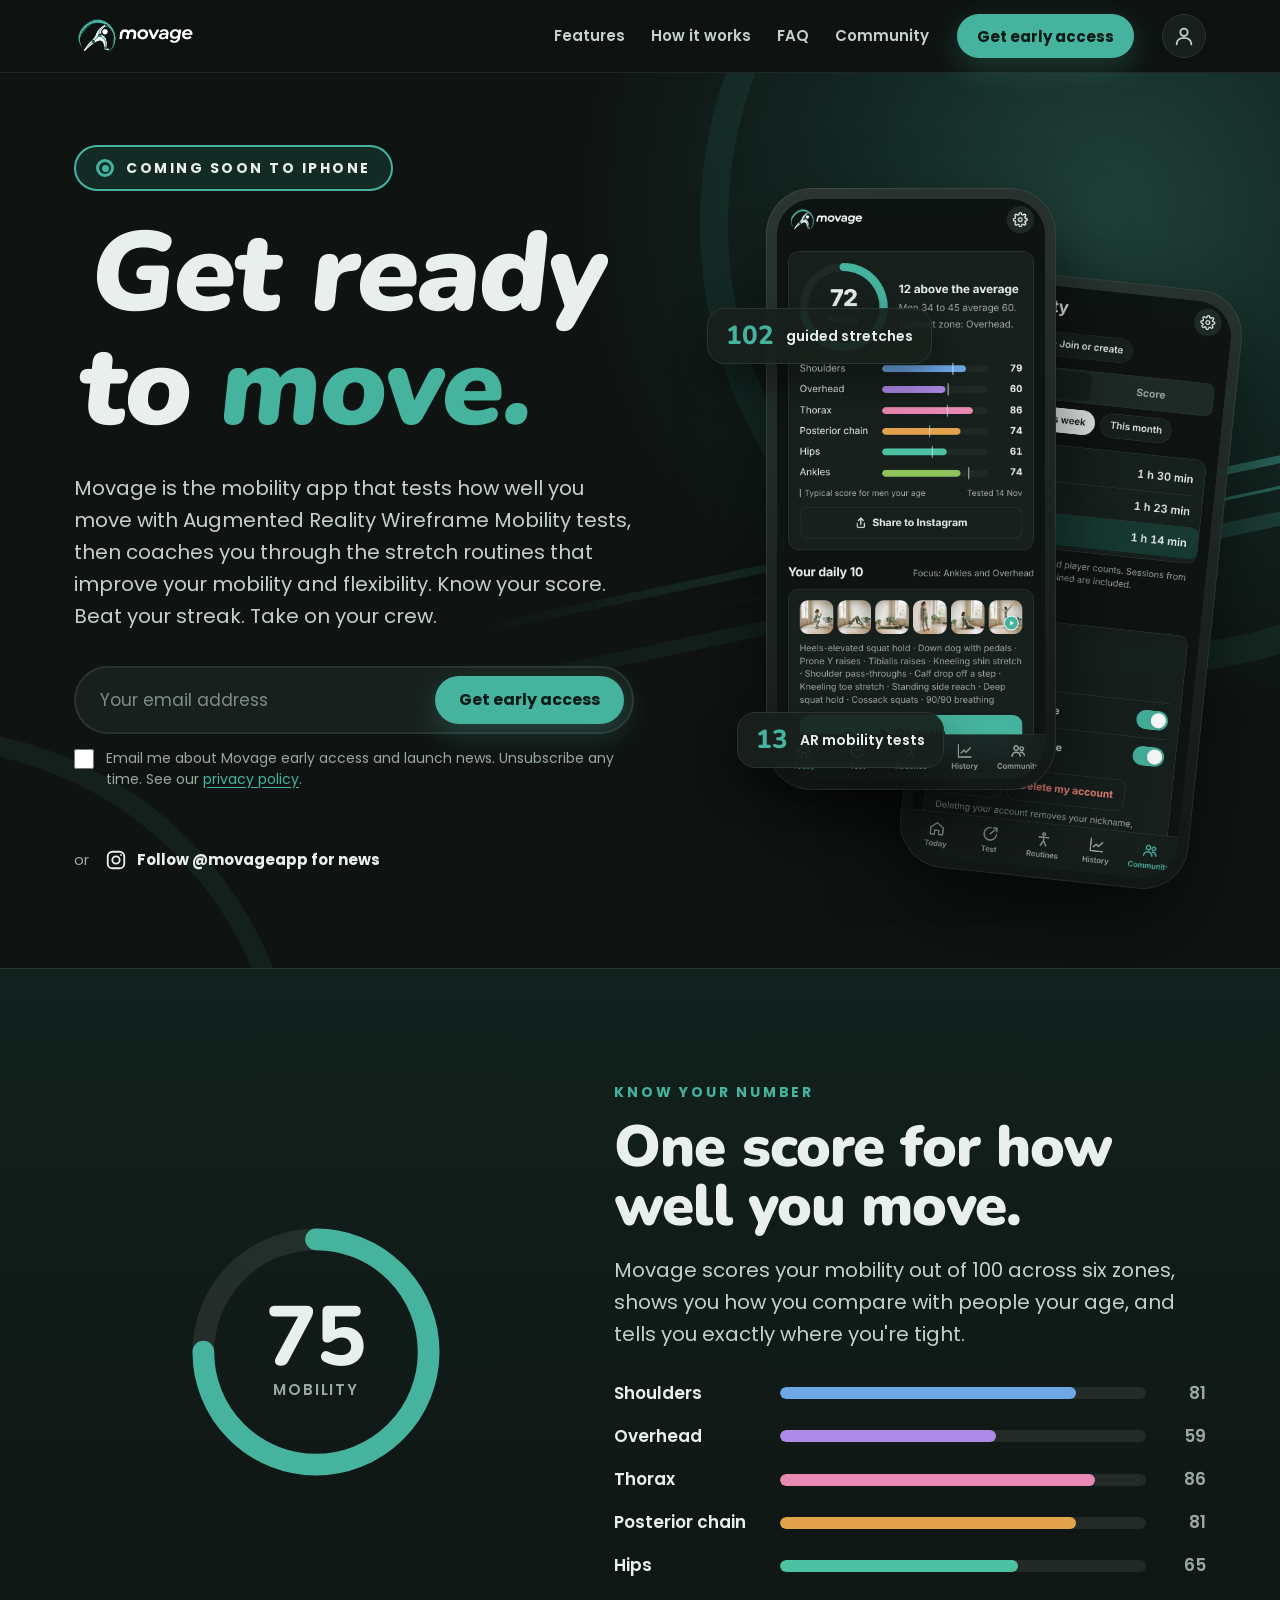
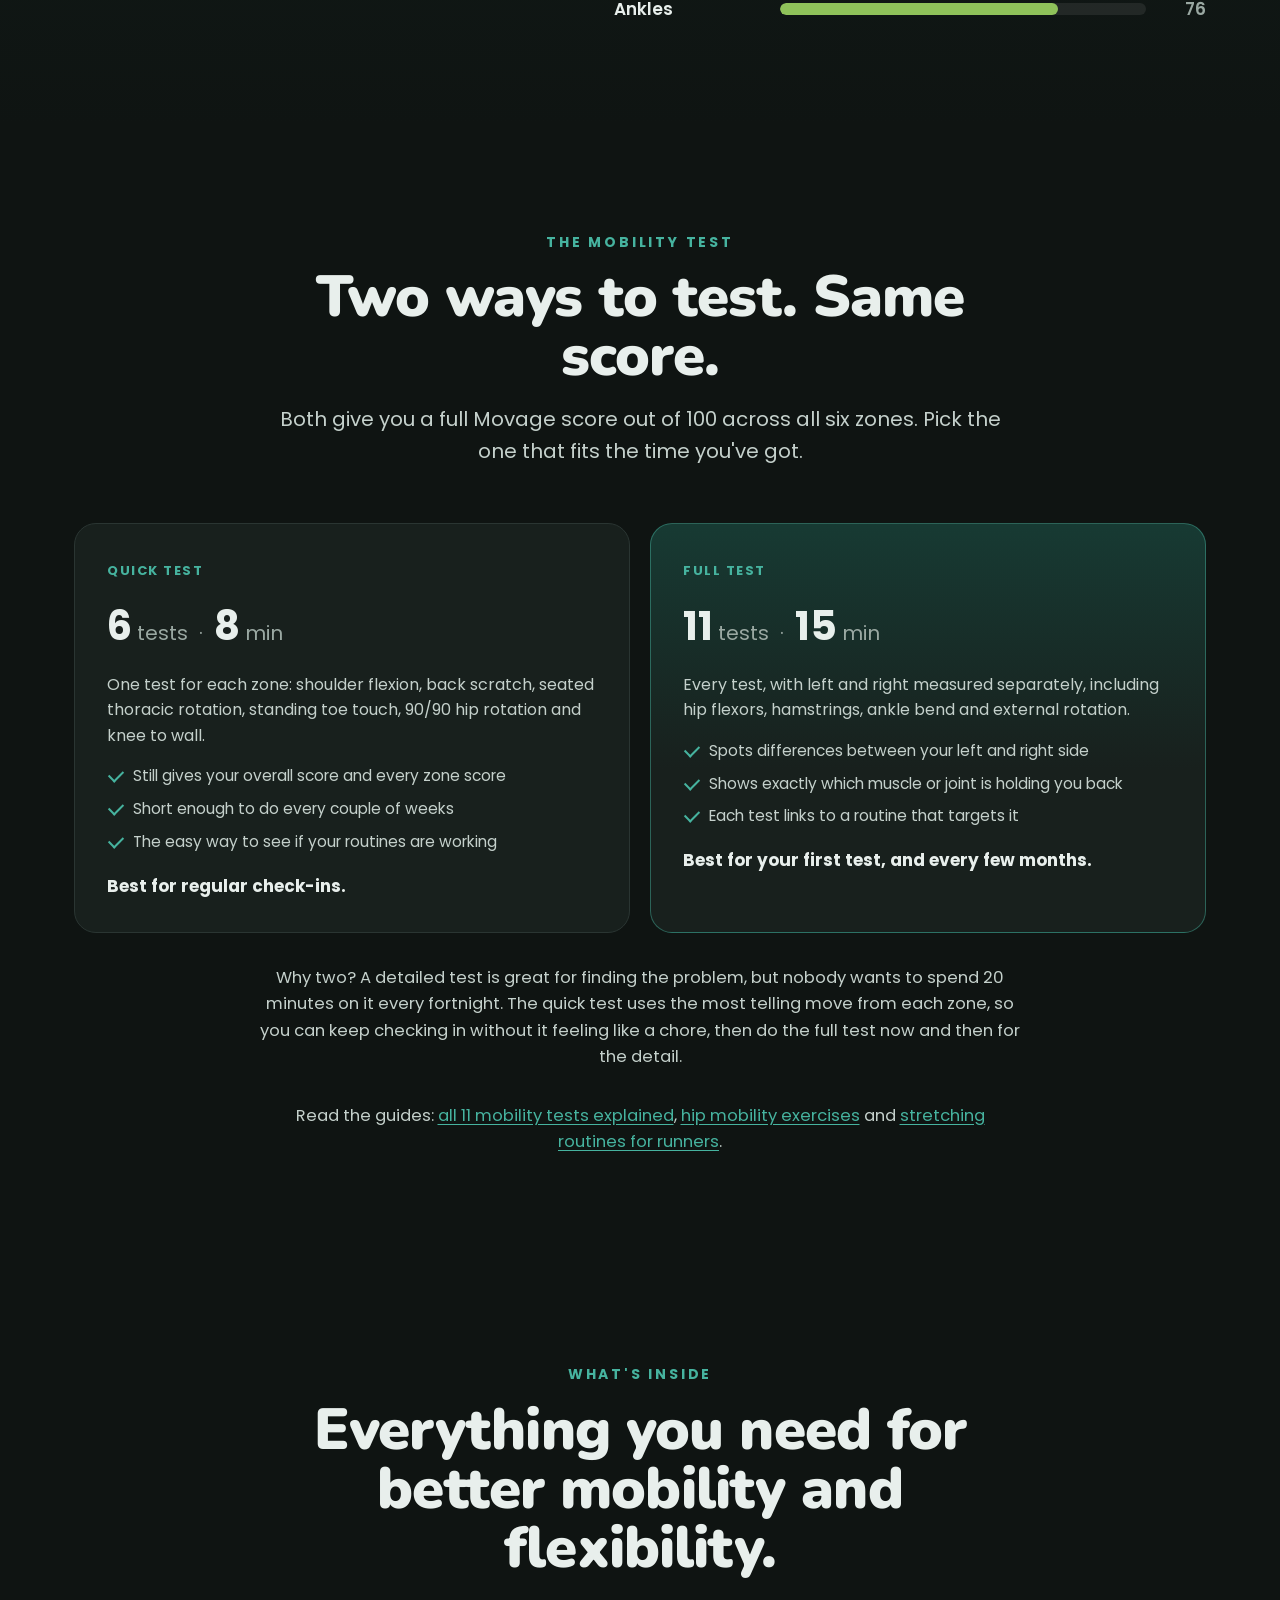
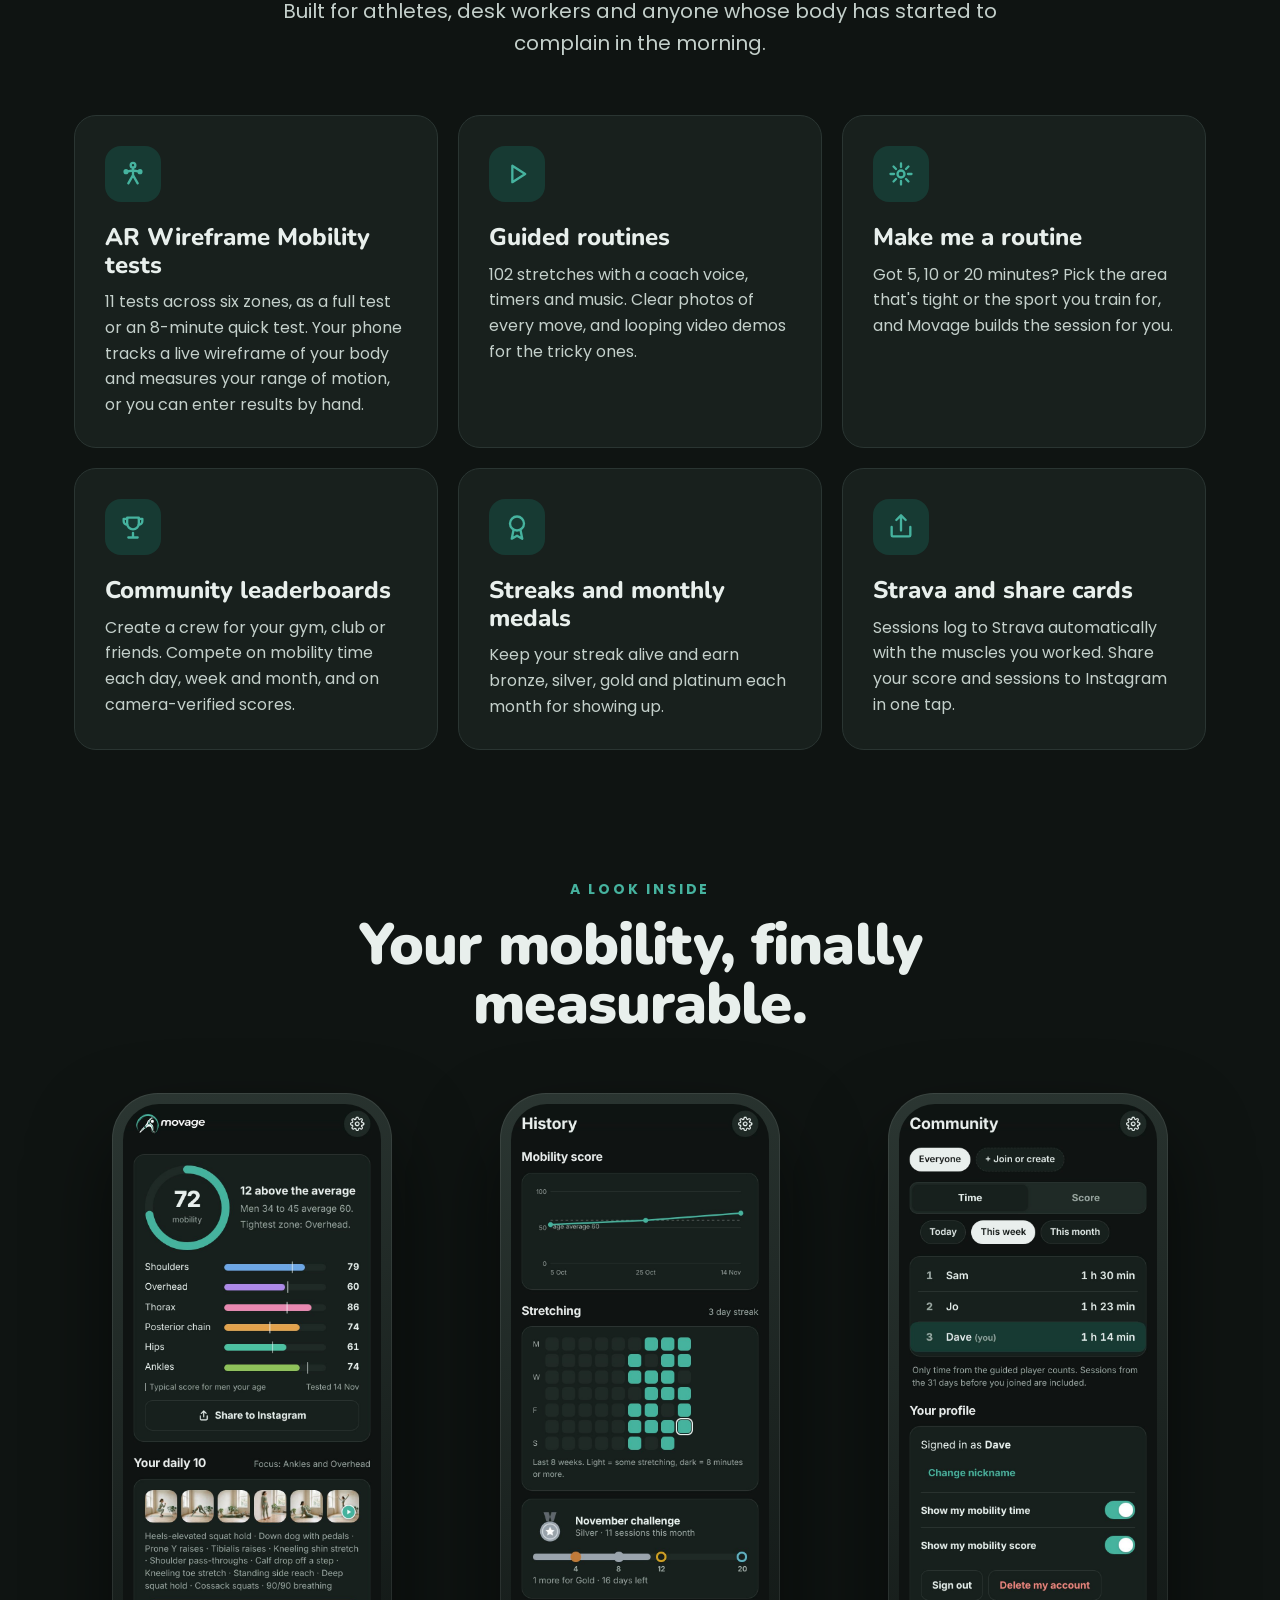
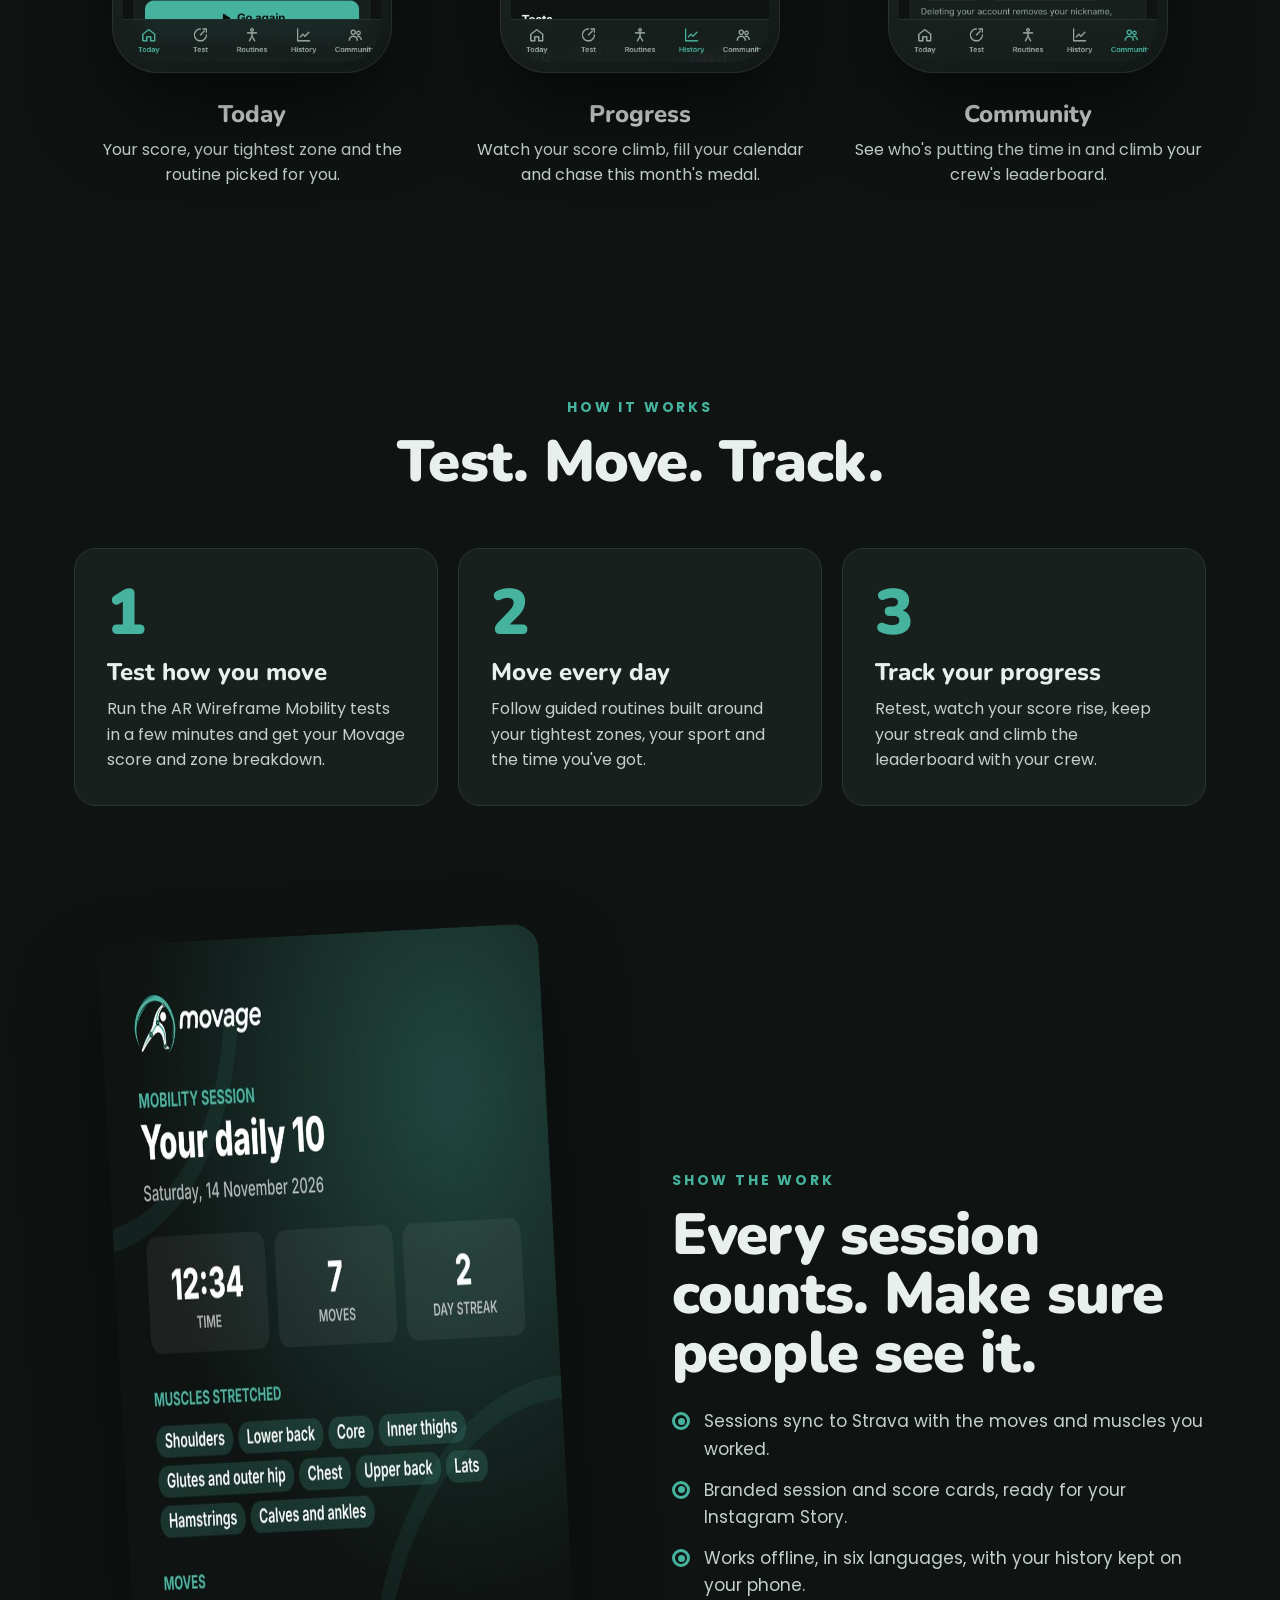
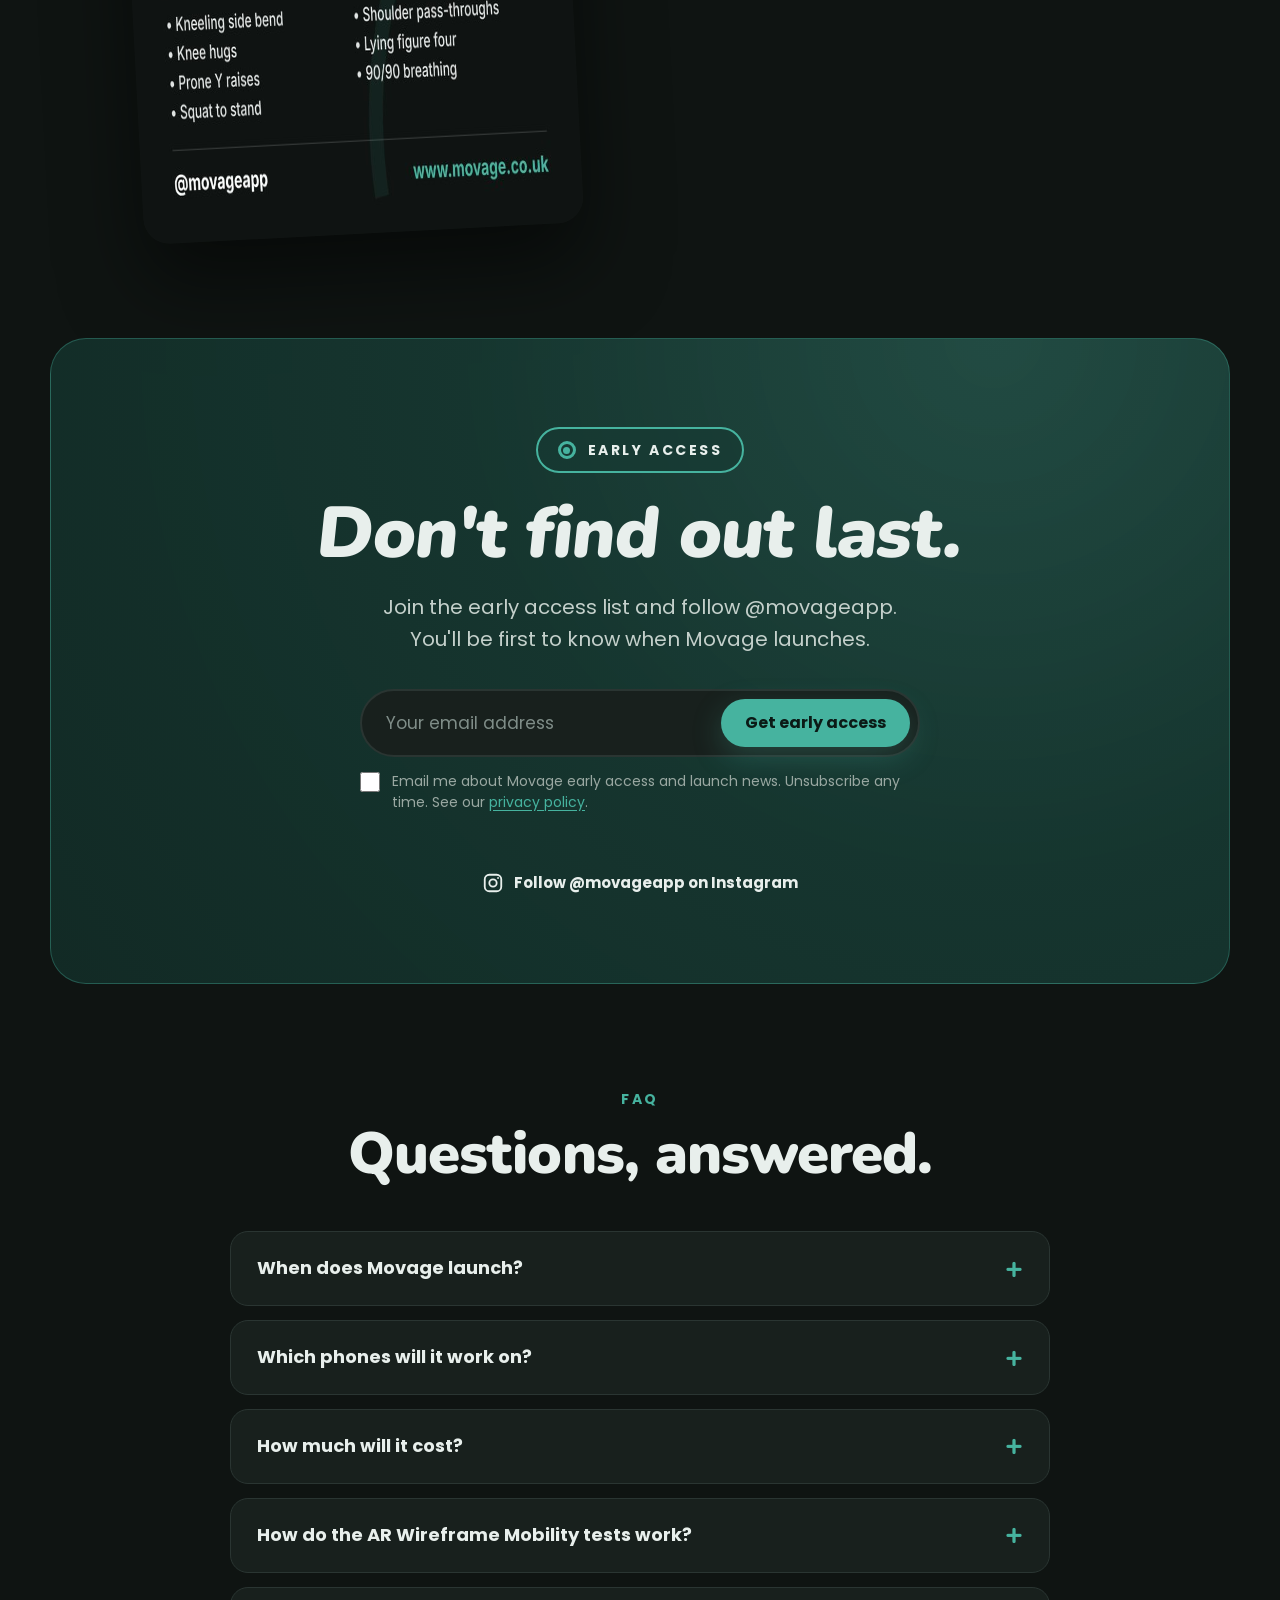
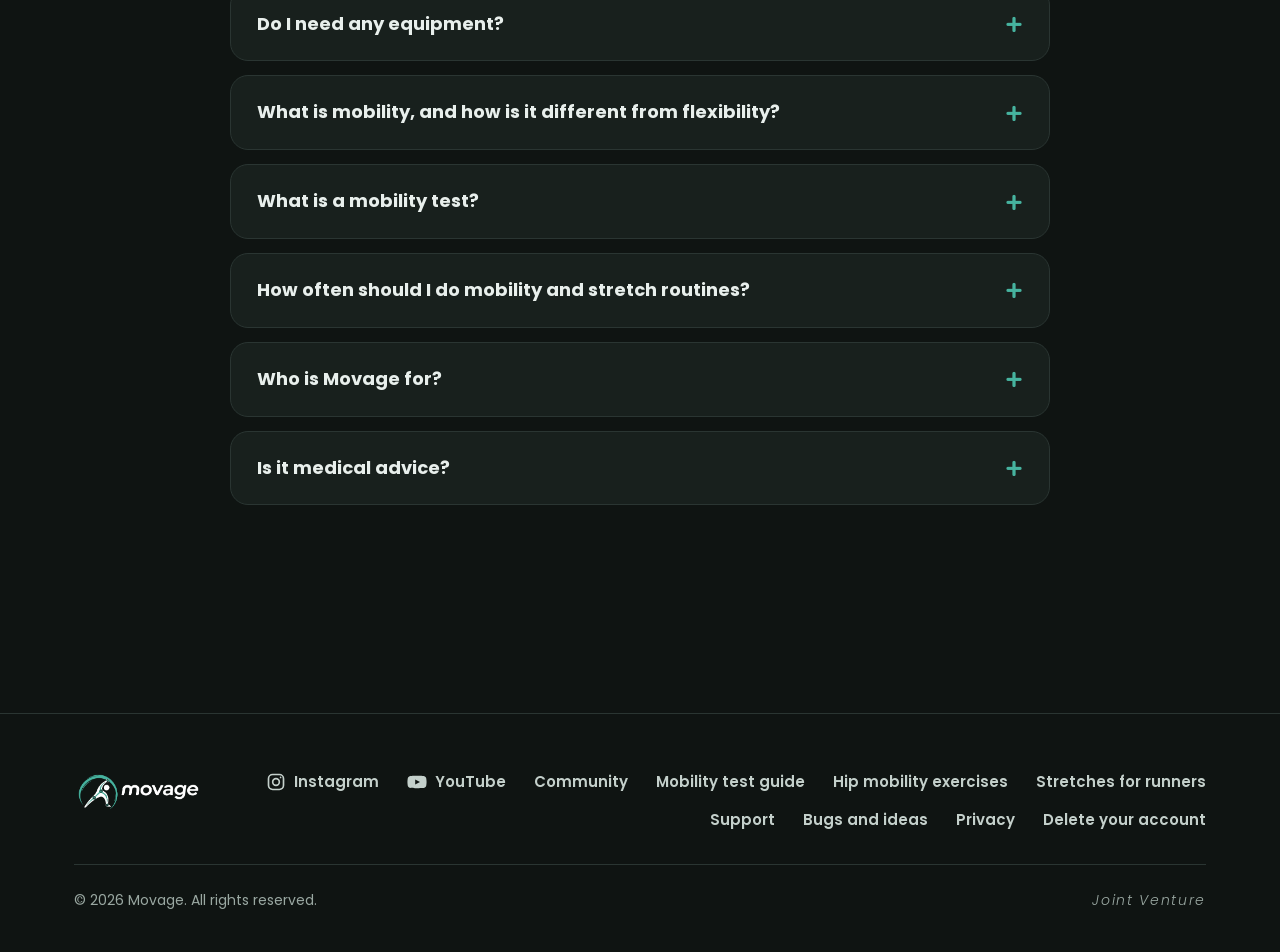
==== commit f012a105: "Drop the shin lean test: 11 tests, full test about 15 minutes Co-Authored-By: Claude Opus 5.5 <norep" ====
--- a/index.html
+++ b/index.html
@@ -31,8 +31,8 @@
 <link rel="apple-touch-icon" href="assets/apple-touch-icon.png">
 <link rel="preload" href="assets/fonts/nunito-latin-900-normal.woff2" as="font" type="font/woff2" crossorigin>
 <link rel="preload" href="assets/fonts/poppins-latin-400-normal.woff2" as="font" type="font/woff2" crossorigin>
-<link rel="stylesheet" href="assets/site.css?v=23">
-<script type="application/ld+json">[{"@context":"https://schema.org","@type":"Organization","@id":"https://www.movage.co.uk/#org","name":"Movage","url":"https://www.movage.co.uk/","logo":"https://www.movage.co.uk/assets/favicon-192.png","sameAs":["https://www.instagram.com/movageapp/","https://www.youtube.com/@movageapp"]},{"@context":"https://schema.org","@type":"WebSite","@id":"https://www.movage.co.uk/#website","name":"Movage","url":"https://www.movage.co.uk/","publisher":{"@id":"https://www.movage.co.uk/#org"},"inLanguage":"en-GB"},{"@context":"https://schema.org","@type":"MobileApplication","name":"Movage","operatingSystem":"iOS","applicationCategory":"HealthApplication","applicationSubCategory":"Mobility and stretching","description":"Mobility app with an Augmented Reality camera mobility test, a mobility and flexibility score across six zones, and guided stretch routines.","url":"https://www.movage.co.uk/","publisher":{"@id":"https://www.movage.co.uk/#org"},"featureList":["Camera mobility test (12 tests, or a 6-test quick test)","Mobility score out of 100 across six zones","102 guided stretches with video demos","Routines for sports, lifts and tight areas","Community leaderboards and monthly challenges"]},{"@context":"https://schema.org","@type":"FAQPage","mainEntity":[{"@type":"Question","name":"When does Movage launch?","acceptedAnswer":{"@type":"Answer","text":"Soon. We're putting the finishing touches to the app now. The early access list and our Instagram followers will hear first."}},{"@type":"Question","name":"Which phones will it work on?","acceptedAnswer":{"@type":"Answer","text":"Movage is launching on iPhone first."}},{"@type":"Question","name":"How much will it cost?","acceptedAnswer":{"@type":"Answer","text":"We'll share pricing before launch, and the early access list will hear about it first."}},{"@type":"Question","name":"How do the AR Wireframe Mobility tests work?","acceptedAnswer":{"@type":"Answer","text":"You prop your phone up and move in front of the camera. Movage tracks a wireframe of your body on your phone and measures your range of motion. The video is processed on your phone and isn't recorded or uploaded."}},{"@type":"Question","name":"Do I need any equipment?","acceptedAnswer":{"@type":"Answer","text":"No. A bit of floor space is enough. A few moves use a towel, a wall, a chair or a step, and you can skip any you can't do."}},{"@type":"Question","name":"What is mobility, and how is it different from flexibility?","acceptedAnswer":{"@type":"Answer","text":"Flexibility is how far a muscle can lengthen. Mobility is how far you can actively move a joint through its range, with control. You need both: good mobility lets you squat deeper, reach overhead and rotate without your body compensating. Movage measures both, joint by joint."}},{"@type":"Question","name":"What is a mobility test?","acceptedAnswer":{"@type":"Answer","text":"A mobility test checks your range of motion at key joints, like shoulder flexion, thoracic rotation, the straight leg raise, hip rotation and ankle dorsiflexion (knee to wall). Movage runs 12 of these with your phone camera, or 6 in the 8-minute quick test, and turns them into a score out of 100 across six zones."}},{"@type":"Question","name":"How often should I do mobility and stretch routines?","acceptedAnswer":{"@type":"Answer","text":"Little and often works best. A 5 to 15 minute stretching routine most days does more than one long session a week. Movage builds a daily routine around your tightest zones, and you can retest every couple of weeks to see your mobility improve."}},{"@type":"Question","name":"Who is Movage for?","acceptedAnswer":{"@type":"Answer","text":"Anyone who wants to move better: runners, cyclists, lifters, CrossFit and HYROX athletes, golfers, and people who sit at a desk all day. There are mobility routines for specific sports and lifts, for tight hips, a stiff back and sore shoulders, and gentle routines you can do in bed."}},{"@type":"Question","name":"Is it medical advice?","acceptedAnswer":{"@type":"Answer","text":"No. Movage gives general mobility guidance, not medical advice. If you have an injury, pain or a medical condition, check with a physiotherapist or doctor first, and stop any move that hurts."}}]}]</script>
+<link rel="stylesheet" href="assets/site.css?v=24">
+<script type="application/ld+json">[{"@context":"https://schema.org","@type":"Organization","@id":"https://www.movage.co.uk/#org","name":"Movage","url":"https://www.movage.co.uk/","logo":"https://www.movage.co.uk/assets/favicon-192.png","sameAs":["https://www.instagram.com/movageapp/","https://www.youtube.com/@movageapp"]},{"@context":"https://schema.org","@type":"WebSite","@id":"https://www.movage.co.uk/#website","name":"Movage","url":"https://www.movage.co.uk/","publisher":{"@id":"https://www.movage.co.uk/#org"},"inLanguage":"en-GB"},{"@context":"https://schema.org","@type":"MobileApplication","name":"Movage","operatingSystem":"iOS","applicationCategory":"HealthApplication","applicationSubCategory":"Mobility and stretching","description":"Mobility app with an Augmented Reality camera mobility test, a mobility and flexibility score across six zones, and guided stretch routines.","url":"https://www.movage.co.uk/","publisher":{"@id":"https://www.movage.co.uk/#org"},"featureList":["Camera mobility test (11 tests, or a 6-test quick test)","Mobility score out of 100 across six zones","102 guided stretches with video demos","Routines for sports, lifts and tight areas","Community leaderboards and monthly challenges"]},{"@context":"https://schema.org","@type":"FAQPage","mainEntity":[{"@type":"Question","name":"When does Movage launch?","acceptedAnswer":{"@type":"Answer","text":"Soon. We're putting the finishing touches to the app now. The early access list and our Instagram followers will hear first."}},{"@type":"Question","name":"Which phones will it work on?","acceptedAnswer":{"@type":"Answer","text":"Movage is launching on iPhone first."}},{"@type":"Question","name":"How much will it cost?","acceptedAnswer":{"@type":"Answer","text":"We'll share pricing before launch, and the early access list will hear about it first."}},{"@type":"Question","name":"How do the AR Wireframe Mobility tests work?","acceptedAnswer":{"@type":"Answer","text":"You prop your phone up and move in front of the camera. Movage tracks a wireframe of your body on your phone and measures your range of motion. The video is processed on your phone and isn't recorded or uploaded."}},{"@type":"Question","name":"Do I need any equipment?","acceptedAnswer":{"@type":"Answer","text":"No. A bit of floor space is enough. A few moves use a towel, a wall, a chair or a step, and you can skip any you can't do."}},{"@type":"Question","name":"What is mobility, and how is it different from flexibility?","acceptedAnswer":{"@type":"Answer","text":"Flexibility is how far a muscle can lengthen. Mobility is how far you can actively move a joint through its range, with control. You need both: good mobility lets you squat deeper, reach overhead and rotate without your body compensating. Movage measures both, joint by joint."}},{"@type":"Question","name":"What is a mobility test?","acceptedAnswer":{"@type":"Answer","text":"A mobility test checks your range of motion at key joints, like shoulder flexion, thoracic rotation, the straight leg raise, hip rotation and ankle dorsiflexion (knee to wall). Movage runs 11 of these with your phone camera, or 6 in the 8-minute quick test, and turns them into a score out of 100 across six zones."}},{"@type":"Question","name":"How often should I do mobility and stretch routines?","acceptedAnswer":{"@type":"Answer","text":"Little and often works best. A 5 to 15 minute stretching routine most days does more than one long session a week. Movage builds a daily routine around your tightest zones, and you can retest every couple of weeks to see your mobility improve."}},{"@type":"Question","name":"Who is Movage for?","acceptedAnswer":{"@type":"Answer","text":"Anyone who wants to move better: runners, cyclists, lifters, CrossFit and HYROX athletes, golfers, and people who sit at a desk all day. There are mobility routines for specific sports and lifts, for tight hips, a stiff back and sore shoulders, and gentle routines you can do in bed."}},{"@type":"Question","name":"Is it medical advice?","acceptedAnswer":{"@type":"Answer","text":"No. Movage gives general mobility guidance, not medical advice. If you have an injury, pain or a medical condition, check with a physiotherapist or doctor first, and stop any move that hurts."}}]}]</script>
 </head>
 <body>
 <a class="skip" href="#main">Skip to content</a>
@@ -128,7 +128,7 @@
       </article>
       <article class="topt full">
         <p class="topt-tag">Full test</p>
-        <p class="topt-big"><b>12</b> tests <span>&middot;</span> <b>17</b> min</p>
+        <p class="topt-big"><b>11</b> tests <span>&middot;</span> <b>15</b> min</p>
         <p>Every test, with left and right measured separately, including hip flexors, hamstrings, ankle bend and external rotation.</p>
         <ul>
           <li>Spots differences between your left and right side</li>
@@ -139,7 +139,7 @@
       </article>
     </div>
     <p class="testwhy">Why two? A detailed test is great for finding the problem, but nobody wants to spend 20 minutes on it every fortnight. The quick test uses the most telling move from each zone, so you can keep checking in without it feeling like a chore, then do the full test now and then for the detail.</p>
-     <p class="testwhy">Read the guides: <a href="mobility-test.html">all 12 mobility tests explained</a>, <a href="hip-mobility-exercises.html">hip mobility exercises</a> and <a href="stretching-routines-for-runners.html">stretching routines for runners</a>.</p>
+     <p class="testwhy">Read the guides: <a href="mobility-test.html">all 11 mobility tests explained</a>, <a href="hip-mobility-exercises.html">hip mobility exercises</a> and <a href="stretching-routines-for-runners.html">stretching routines for runners</a>.</p>
   </div>
 </section>
 
@@ -154,7 +154,7 @@
       <article class="feat">
         <div class="ico"><svg viewBox="0 0 24 24" fill="none" stroke="currentColor" stroke-width="2" stroke-linecap="round" stroke-linejoin="round" aria-hidden="true"><circle cx="12" cy="4.5" r="2"/><path d="M12 7v6l-4 7M12 13l4 7M6 10l6-1 6 1"/><circle cx="6" cy="10" r="1.2"/><circle cx="18" cy="10" r="1.2"/></svg></div>
         <h3>AR Wireframe Mobility tests</h3>
-        <p>12 tests across six zones, as a full test or an 8-minute quick test. Your phone tracks a live wireframe of your body and measures your range of motion, or you can enter results by hand.</p>
+        <p>11 tests across six zones, as a full test or an 8-minute quick test. Your phone tracks a live wireframe of your body and measures your range of motion, or you can enter results by hand.</p>
       </article>
       <article class="feat">
         <div class="ico"><svg viewBox="0 0 24 24" fill="none" stroke="currentColor" stroke-width="2" stroke-linecap="round" stroke-linejoin="round" aria-hidden="true"><path d="M8 5v14l11-7z"/></svg></div>
@@ -269,7 +269,7 @@
       <details><summary>How do the AR Wireframe Mobility tests work?</summary><p>You prop your phone up and move in front of the camera. Movage tracks a wireframe of your body on your phone and measures your range of motion. The video is processed on your phone and isn't recorded or uploaded.</p></details>
       <details><summary>Do I need any equipment?</summary><p>No. A bit of floor space is enough. A few moves use a towel, a wall, a chair or a step, and you can skip any you can't do.</p></details>
       <details><summary>What is mobility, and how is it different from flexibility?</summary><p>Flexibility is how far a muscle can lengthen. Mobility is how far you can actively move a joint through its range, with control. You need both: good mobility lets you squat deeper, reach overhead and rotate without your body compensating. Movage measures both, joint by joint.</p></details>
-      <details><summary>What is a mobility test?</summary><p>A mobility test checks your range of motion at key joints, like shoulder flexion, thoracic rotation, the straight leg raise, hip rotation and ankle dorsiflexion (knee to wall). Movage runs 12 of these with your phone camera, or 6 in the 8-minute quick test, and turns them into a score out of 100 across six zones.</p></details>
+      <details><summary>What is a mobility test?</summary><p>A mobility test checks your range of motion at key joints, like shoulder flexion, thoracic rotation, the straight leg raise, hip rotation and ankle dorsiflexion (knee to wall). Movage runs 11 of these with your phone camera, or 6 in the 8-minute quick test, and turns them into a score out of 100 across six zones.</p></details>
       <details><summary>How often should I do mobility and stretch routines?</summary><p>Little and often works best. A 5 to 15 minute stretching routine most days does more than one long session a week. Movage builds a daily routine around your tightest zones, and you can retest every couple of weeks to see your mobility improve.</p></details>
       <details><summary>Who is Movage for?</summary><p>Anyone who wants to move better: runners, cyclists, lifters, CrossFit and HYROX athletes, golfers, and people who sit at a desk all day. There are mobility routines for specific sports and lifts, for tight hips, a stiff back and sore shoulders, and gentle routines you can do in bed.</p></details>
       <details><summary>Is it medical advice?</summary><p>No. Movage gives general mobility guidance, not medical advice. If you have an injury, pain or a medical condition, check with a physiotherapist or doctor first, and stop any move that hurts.</p></details>
@@ -293,6 +293,6 @@
 </footer>
 <script src="assets/site.js?v=6" defer></script>
 <script src="assets/foot.js?v=2" defer></script>
-<script src="assets/track.js?v=1" defer></script>
+<script src="assets/track.js?v=3" defer></script>
 </body>
 </html>
--- a/assets/site.css
+++ b/assets/site.css
@@ -497,3 +497,5 @@
 .ad-shr i { height: 8px; border-radius: 4px; background: var(--line); overflow: hidden; }
 .ad-shr em { display: block; height: 100%; background: var(--z-hp); border-radius: 4px; }
 .ad-shr b { text-align: right; color: var(--text); font-size: 14px; }
+.ad-mini { display: block; height: 4px; margin-top: 6px; border-radius: 2px; background: var(--line); overflow: hidden; min-width: 60px; }
+.ad-mini em { display: block; height: 100%; background: var(--z-hp); }
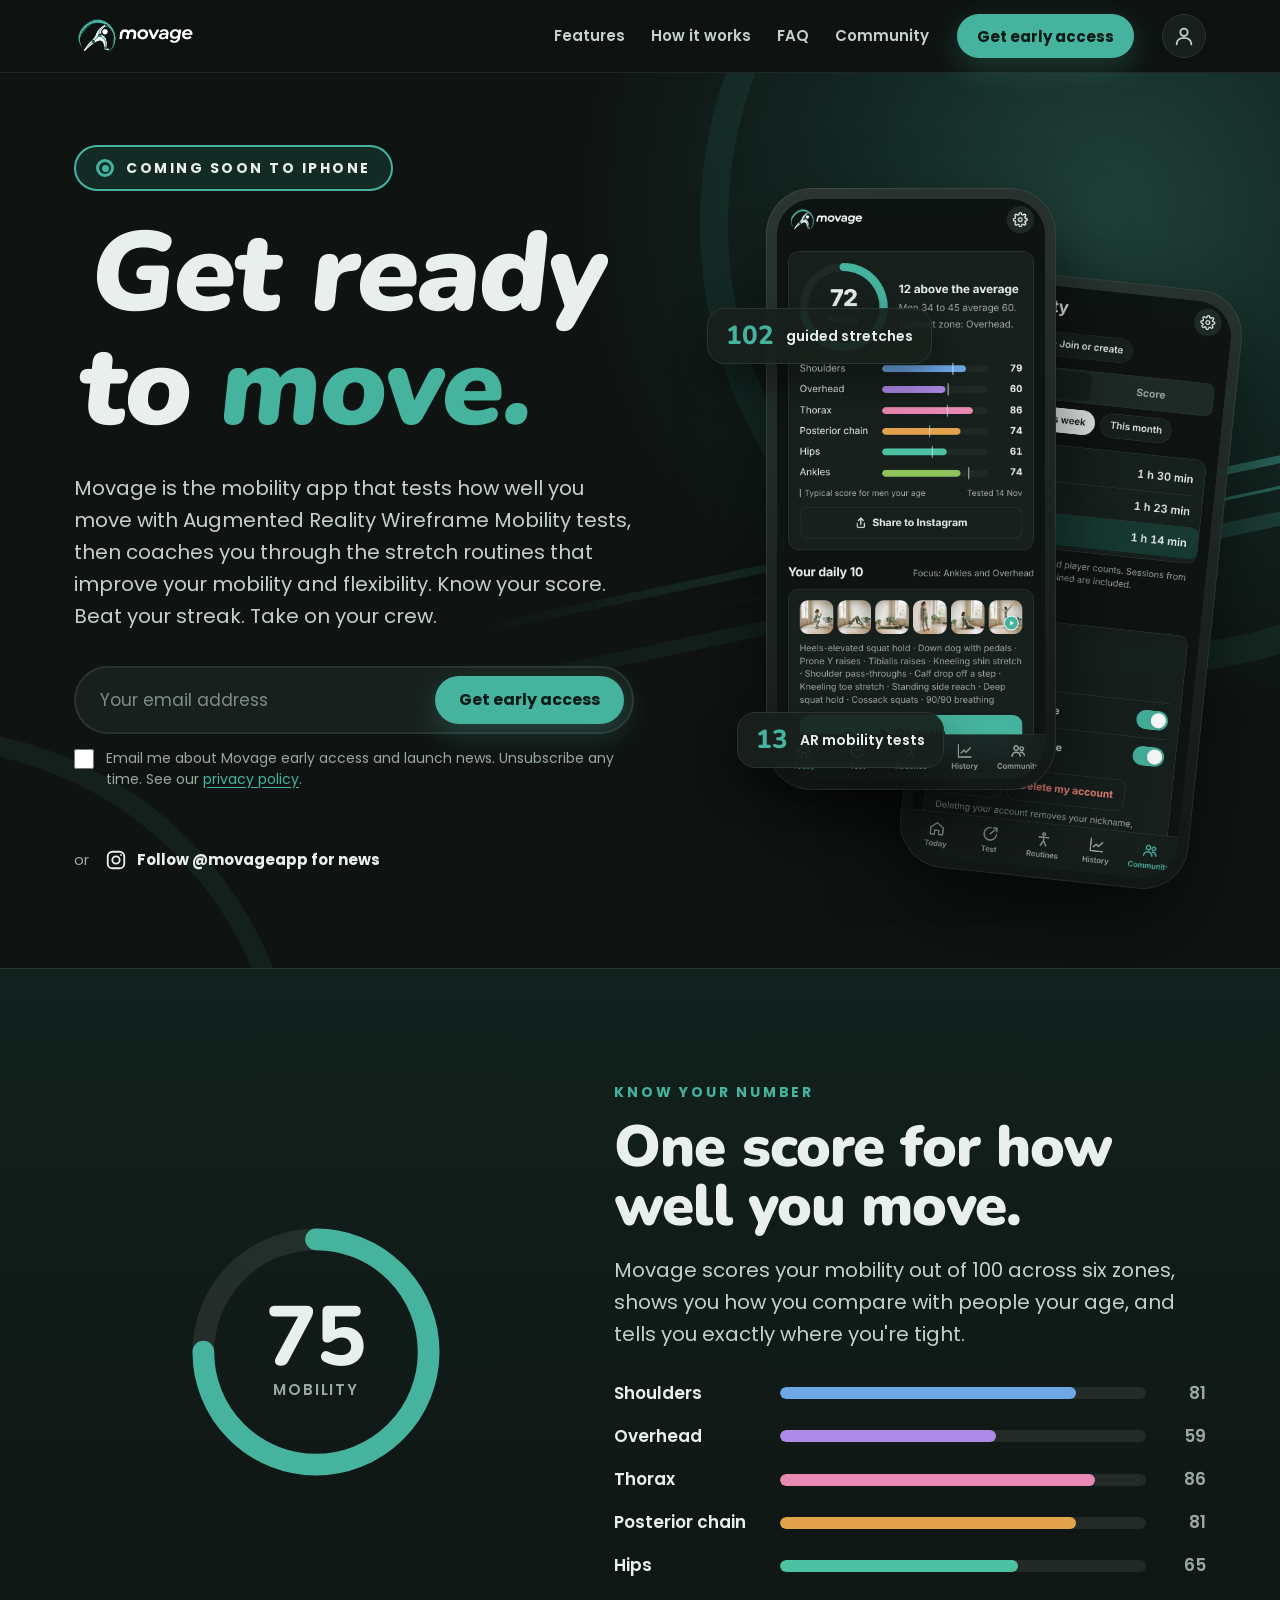
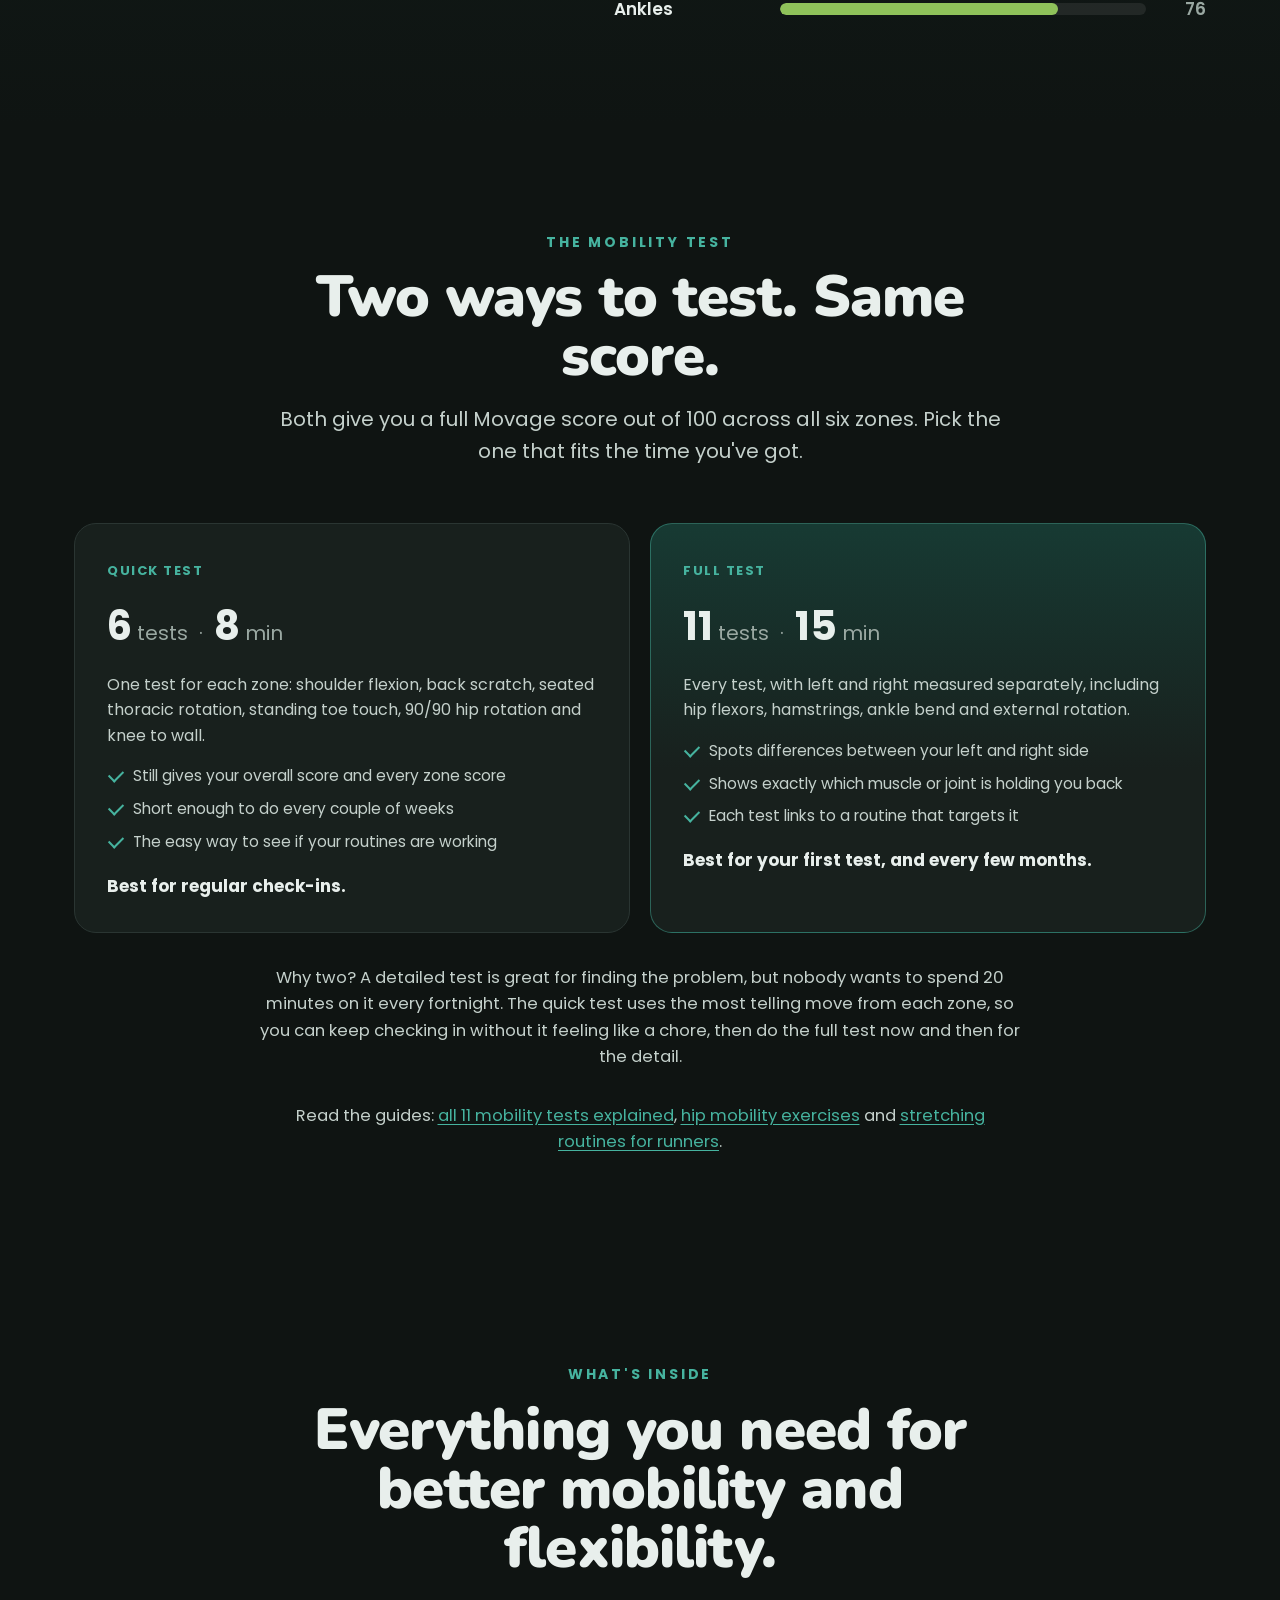
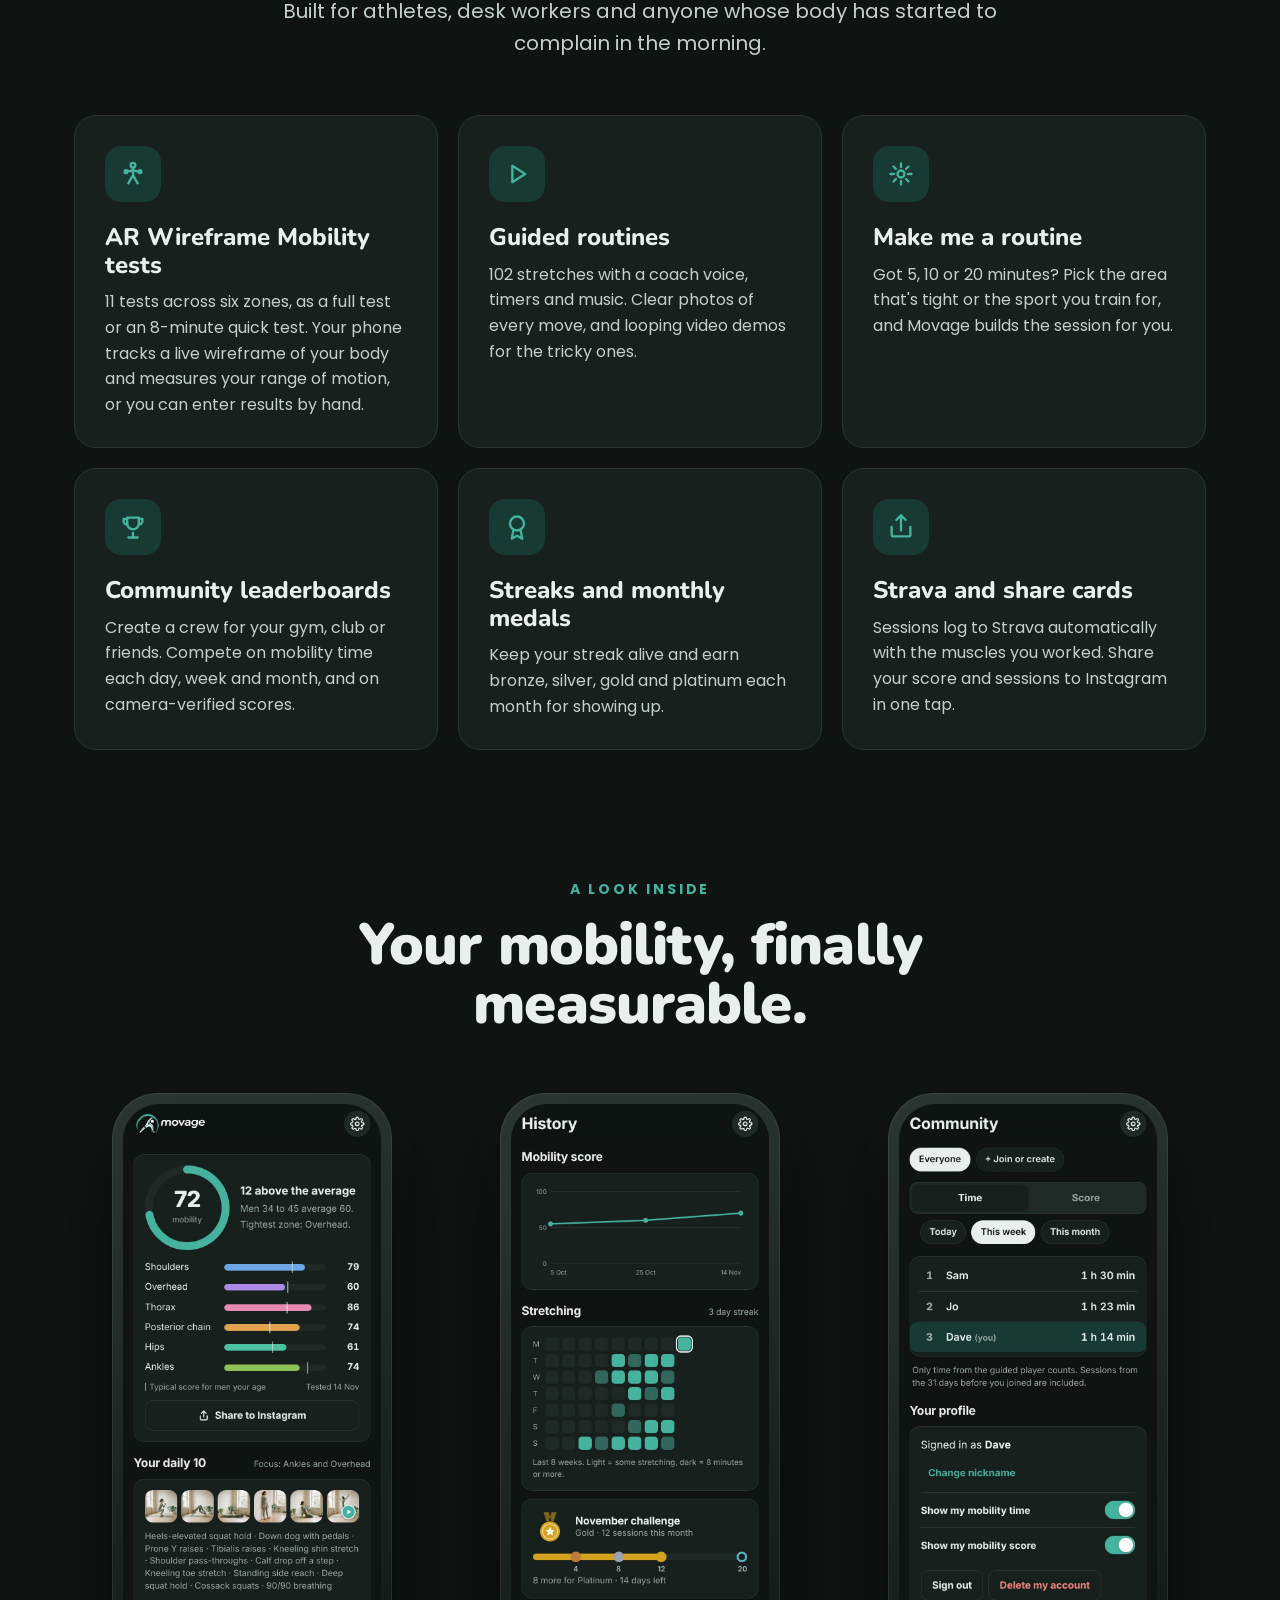
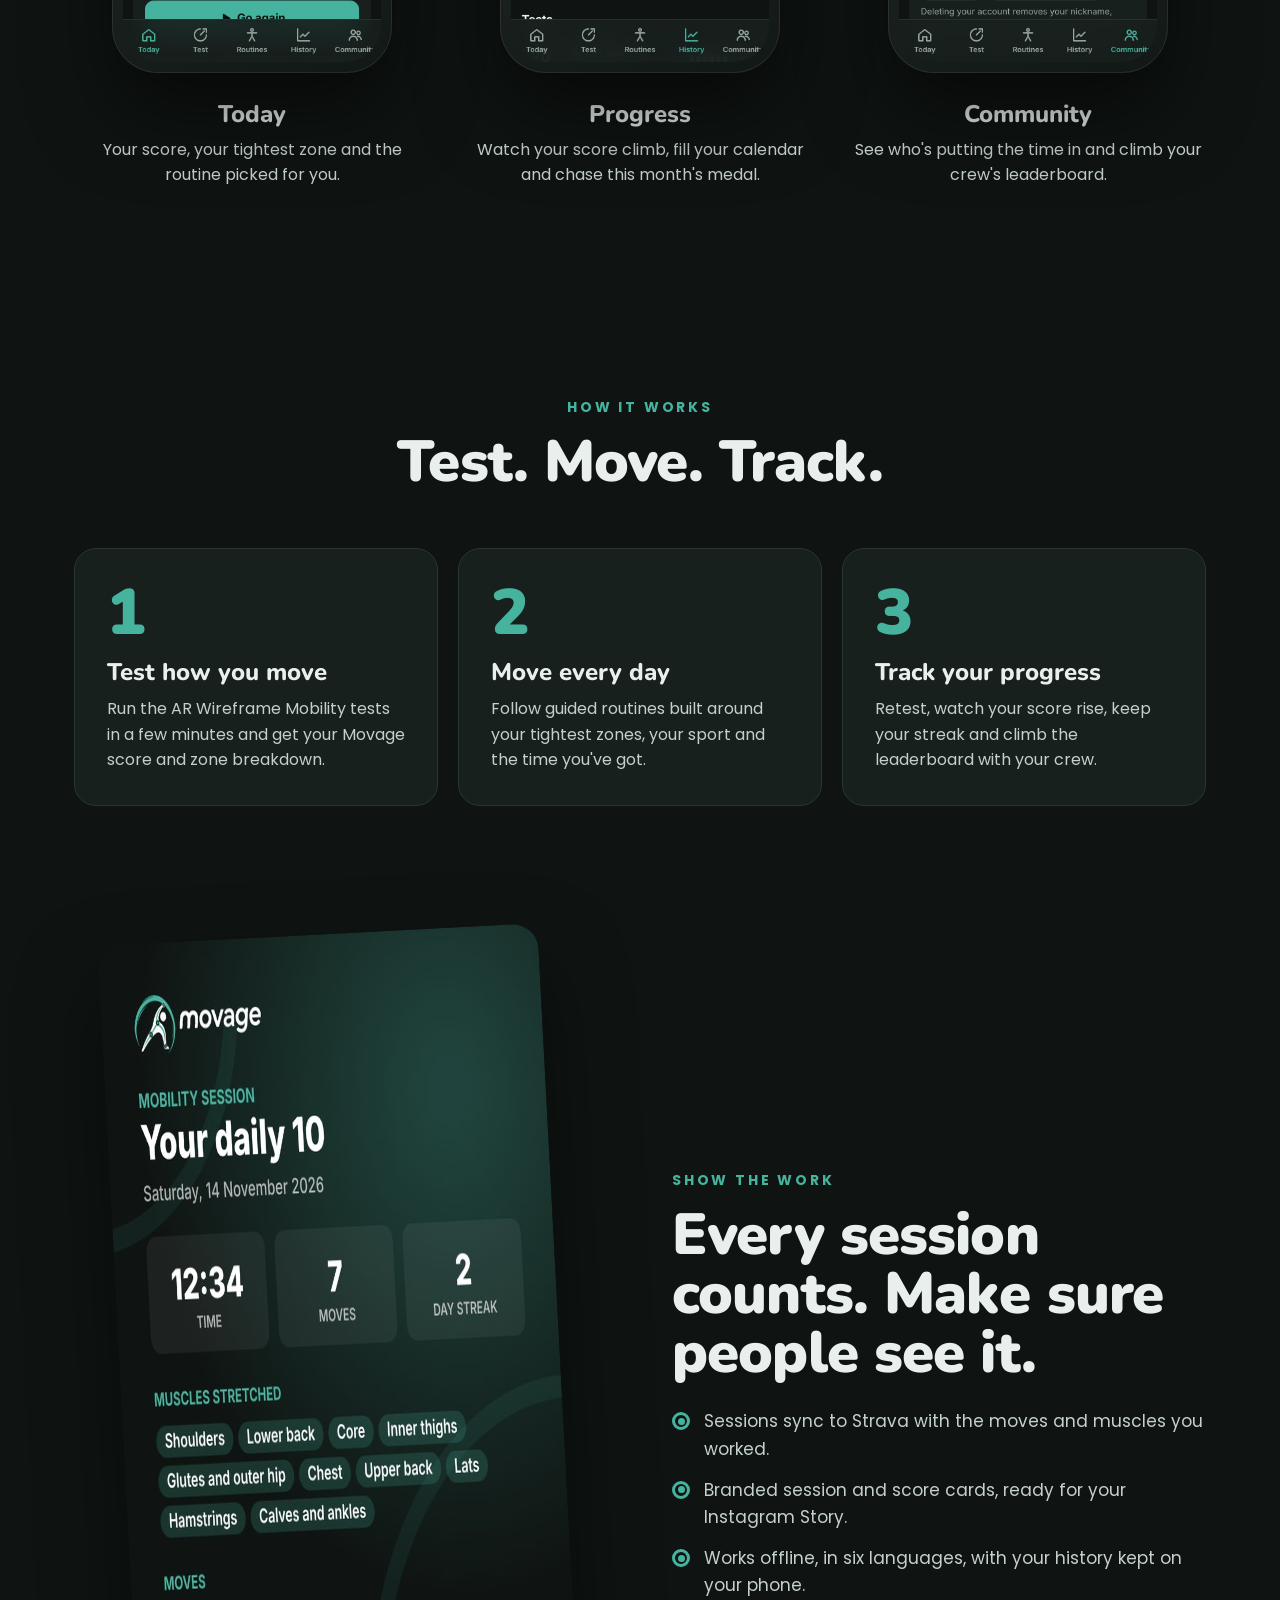
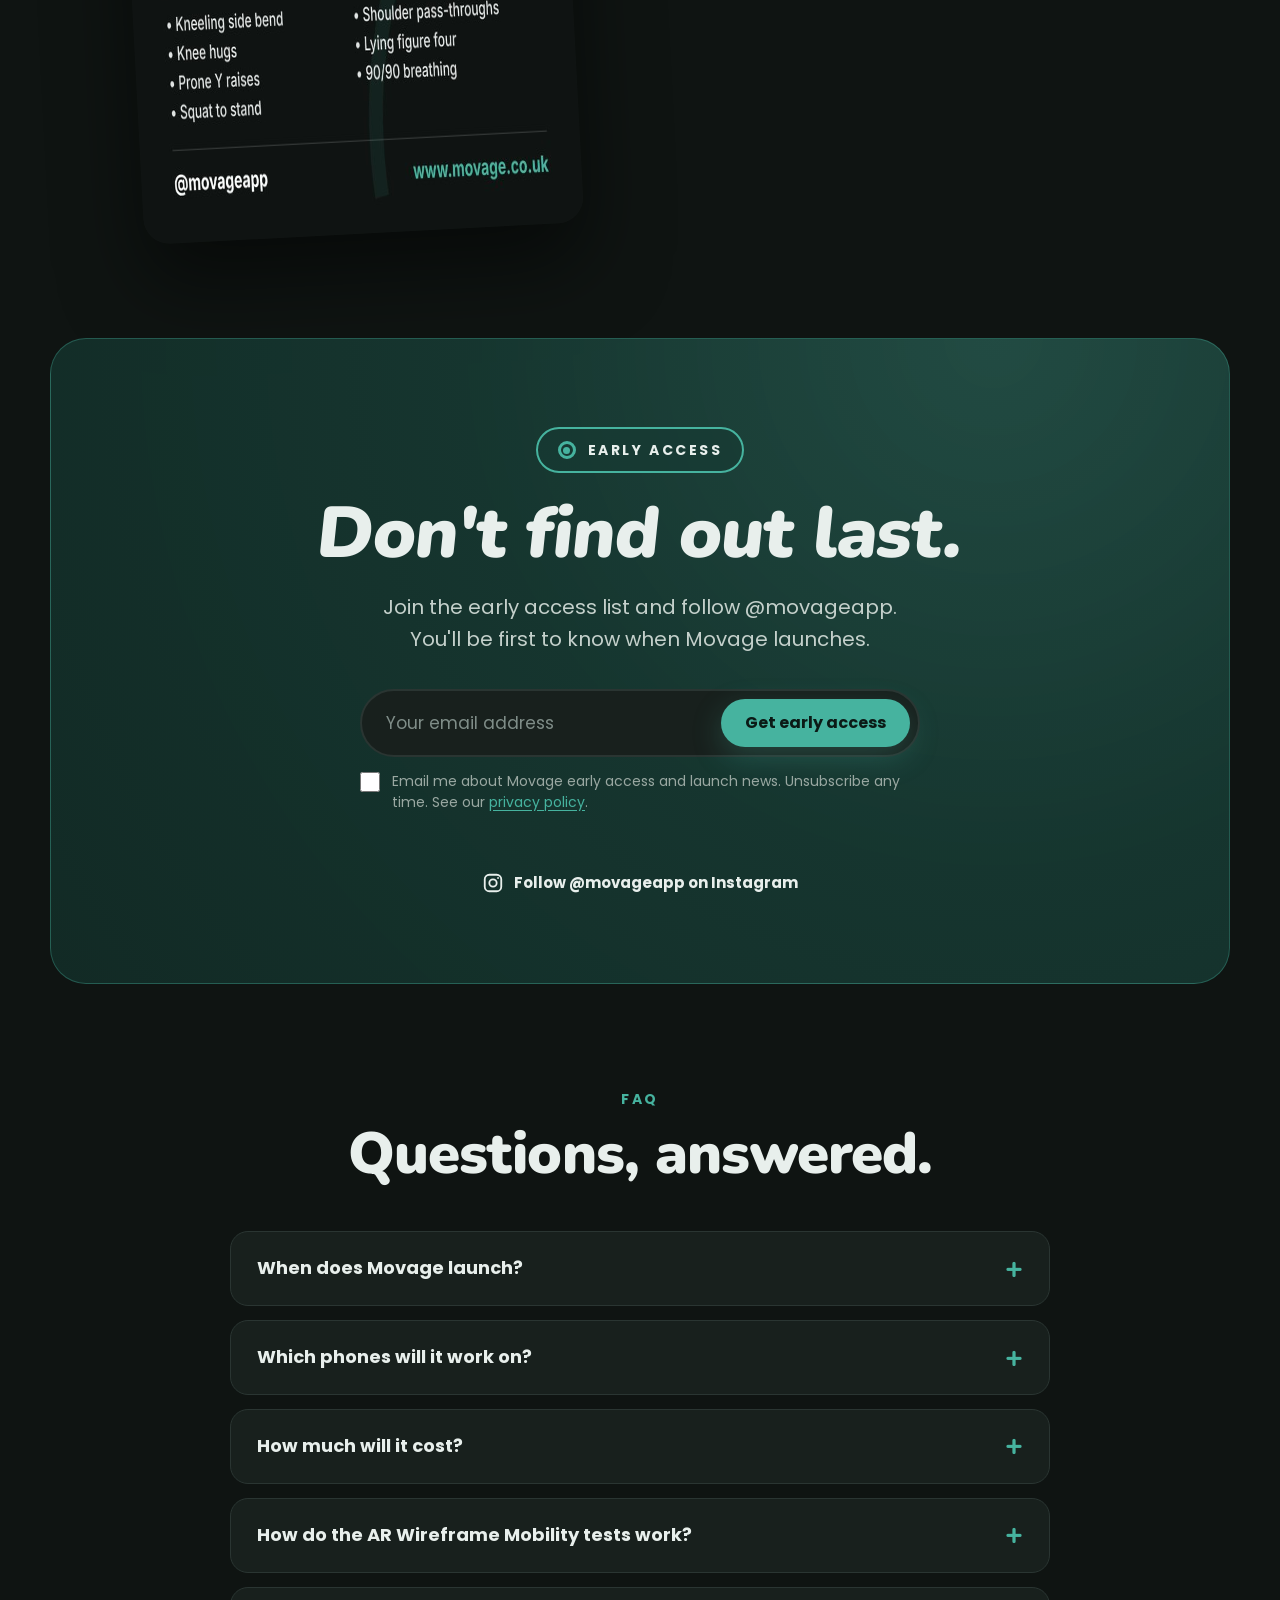
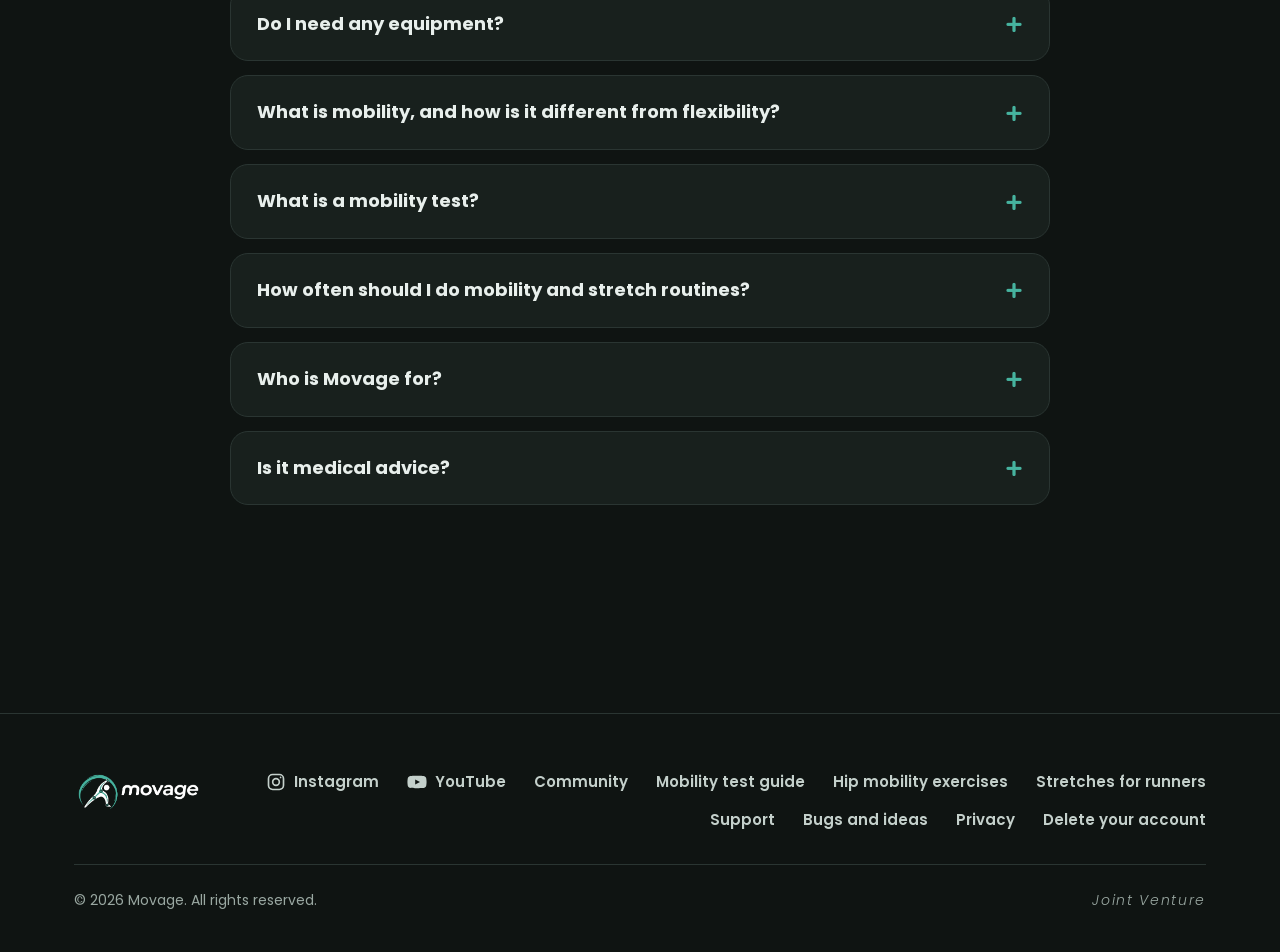
==== commit bbb78e5a: "Front page: refresh the Progress phone screen from the current app Co-Authored-By: Claude Opus 5.5 <" ====
--- a/index.html
+++ b/index.html
@@ -197,7 +197,7 @@
         <figcaption><h3>Today</h3><p>Your score, your tightest zone and the routine picked for you.</p></figcaption>
       </figure>
       <figure class="screen" style="margin:0">
-        <div class="phone"><img src="assets/screen-history.jpg" alt="Movage History screen: mobility score progress chart, stretching calendar and monthly challenge medals" width="780" height="1688" loading="lazy"></div>
+        <div class="phone"><img src="assets/screen-history.jpg?v=2" alt="Movage History screen: mobility score progress chart, 8-week stretching calendar by day of the week and monthly challenge medals" width="780" height="1688" loading="lazy"></div>
         <figcaption><h3>Progress</h3><p>Watch your score climb, fill your calendar and chase this month's medal.</p></figcaption>
       </figure>
       <figure class="screen" style="margin:0">
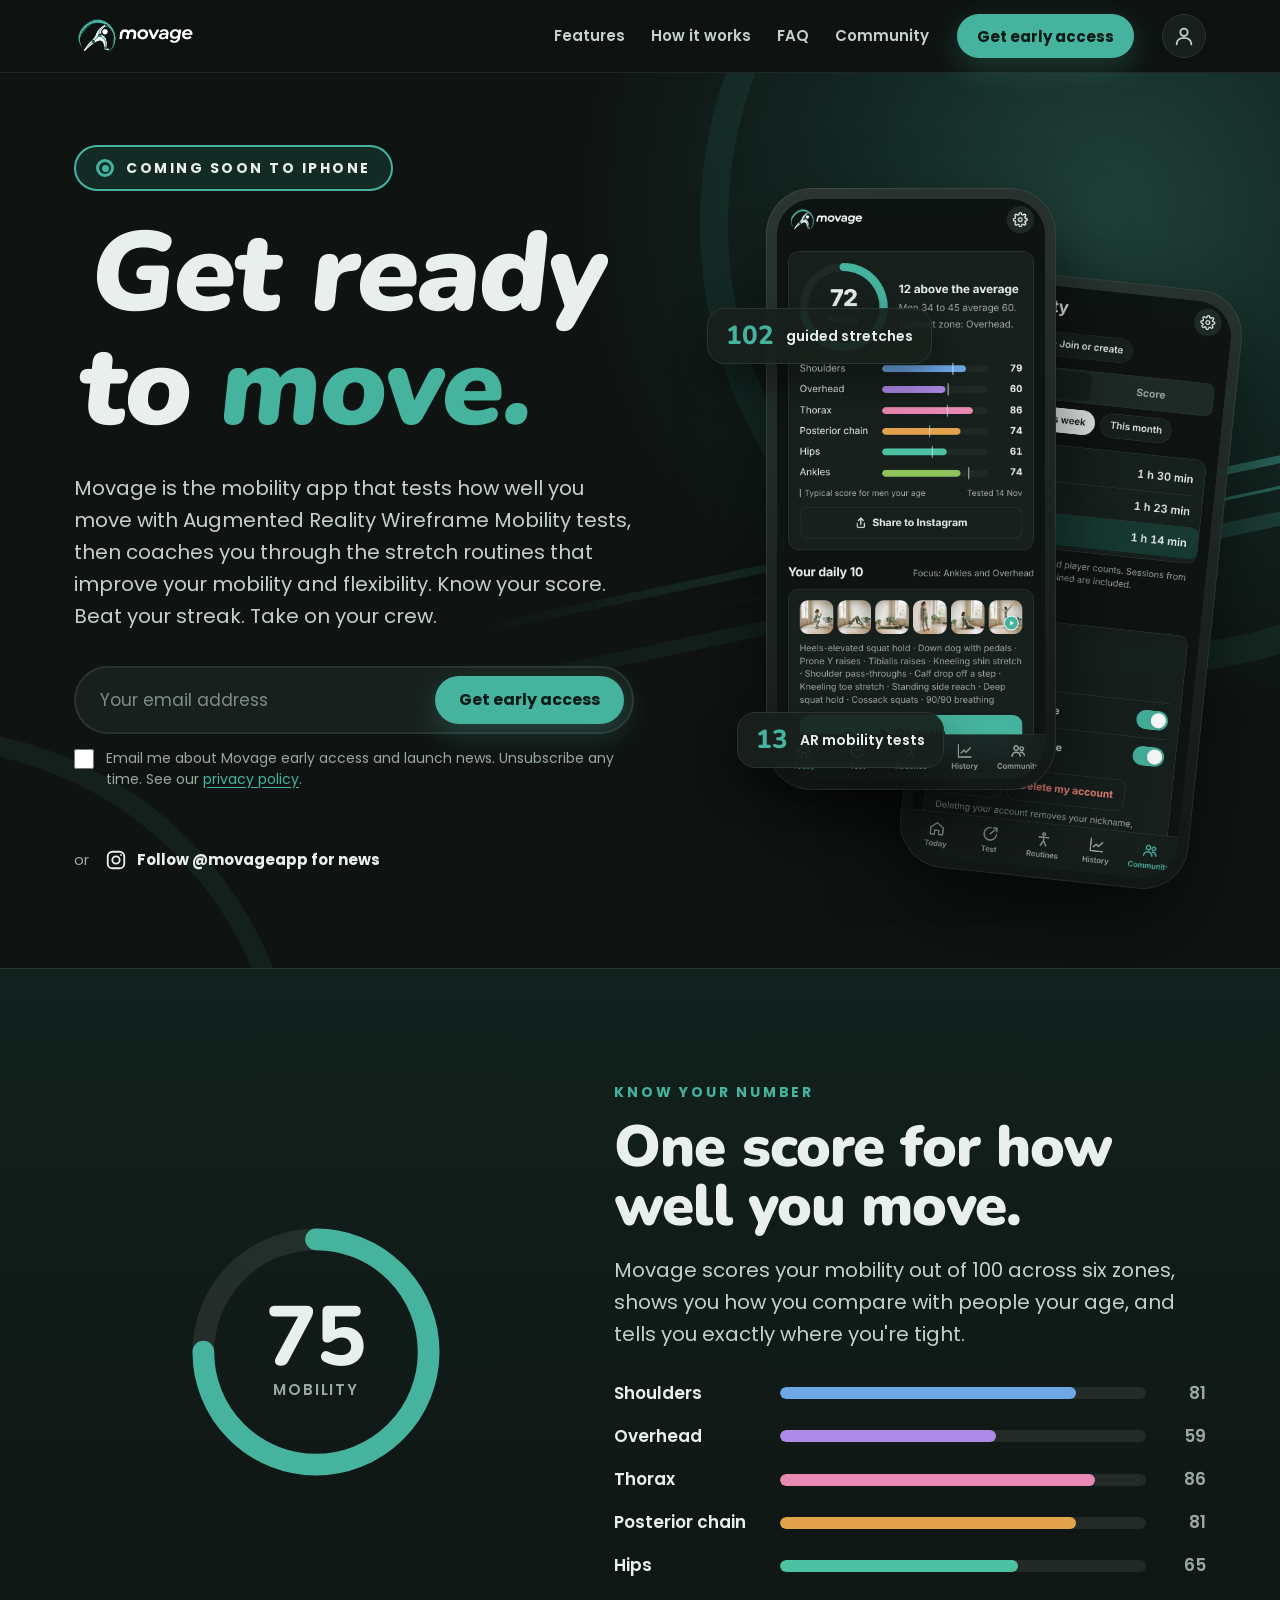
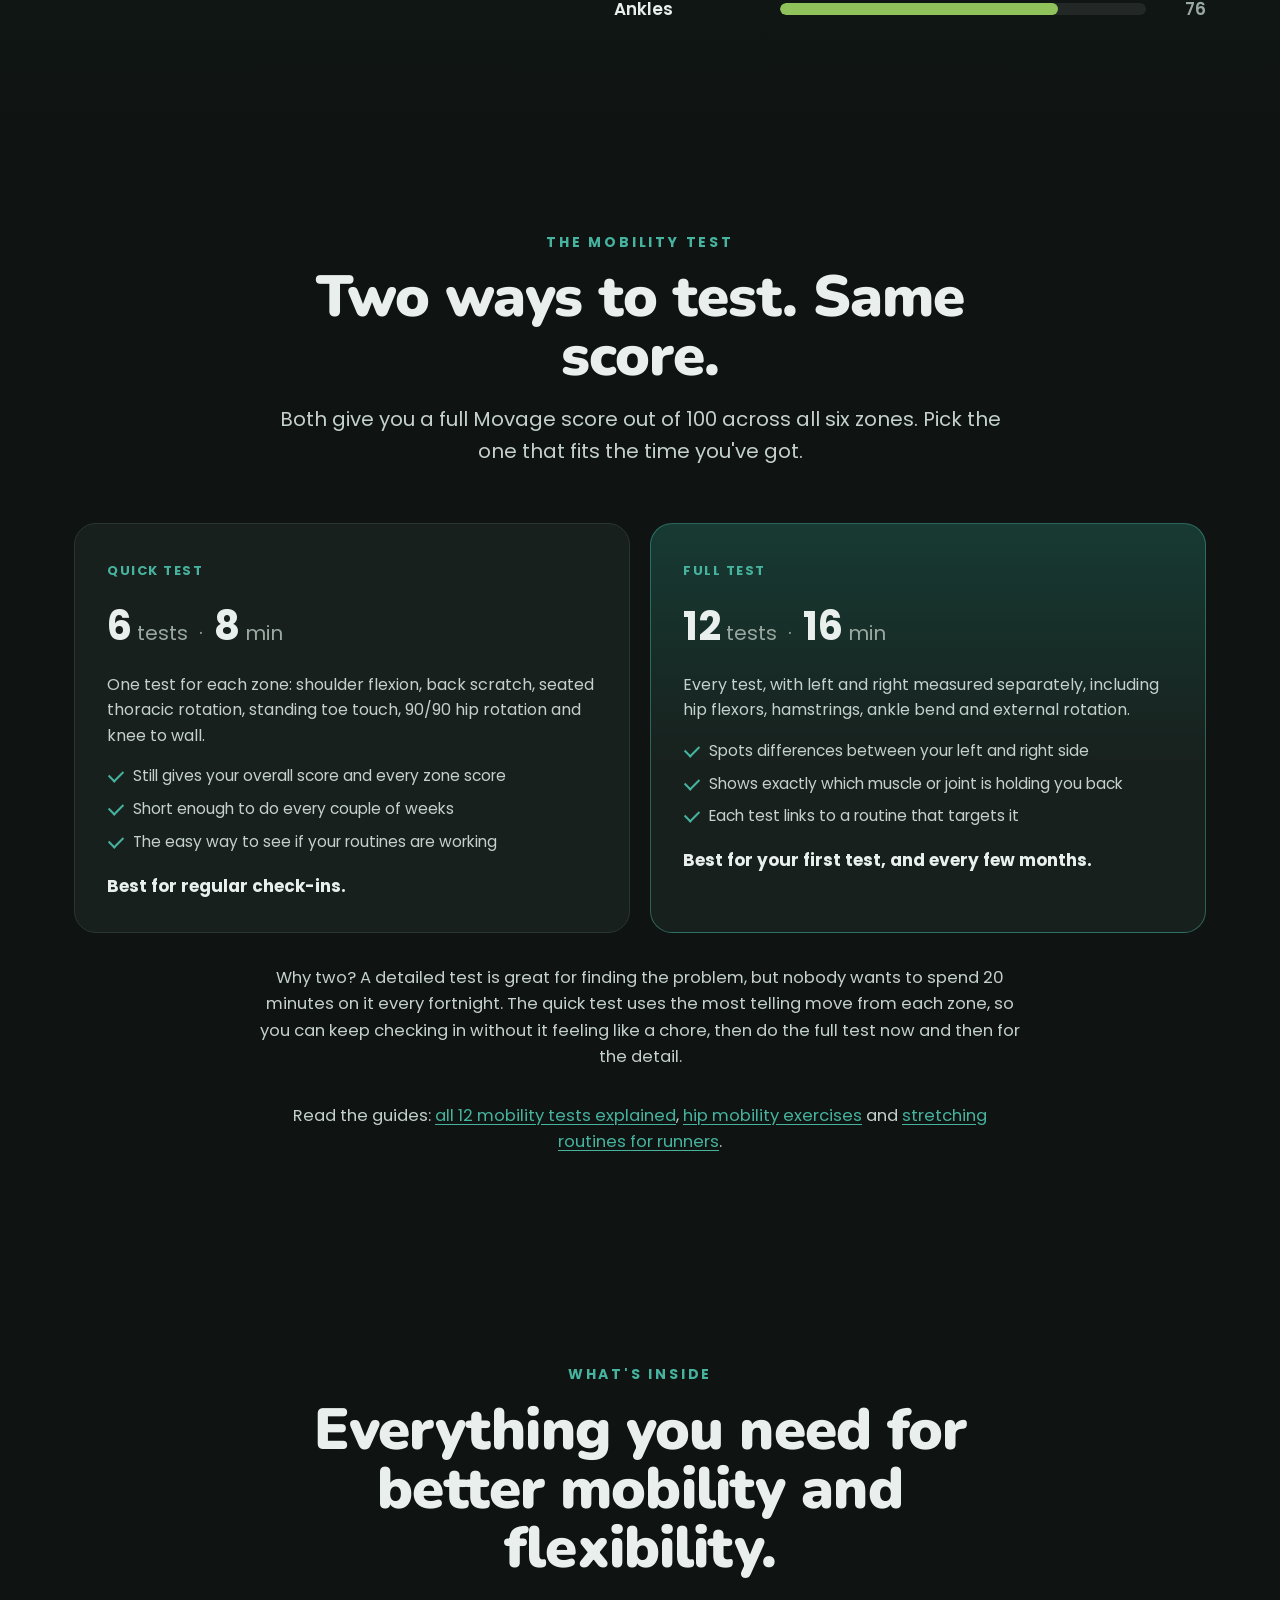
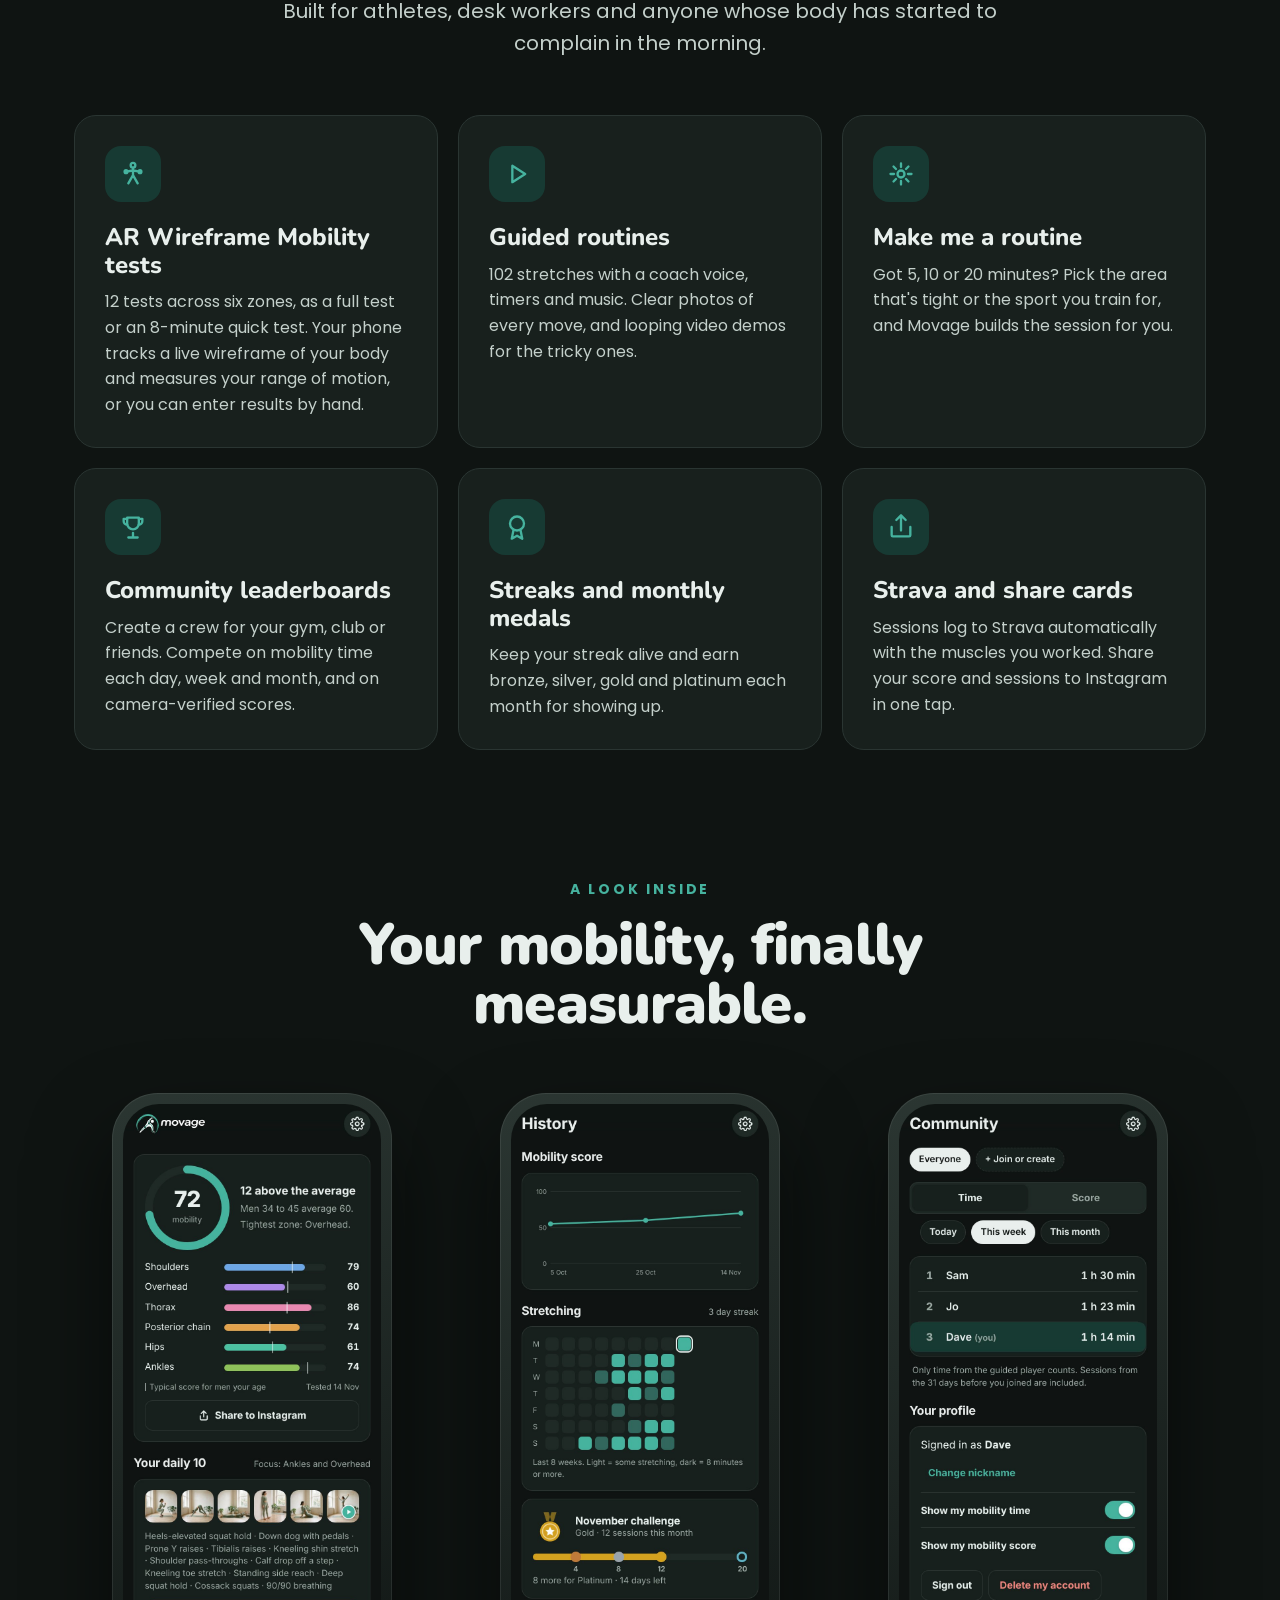
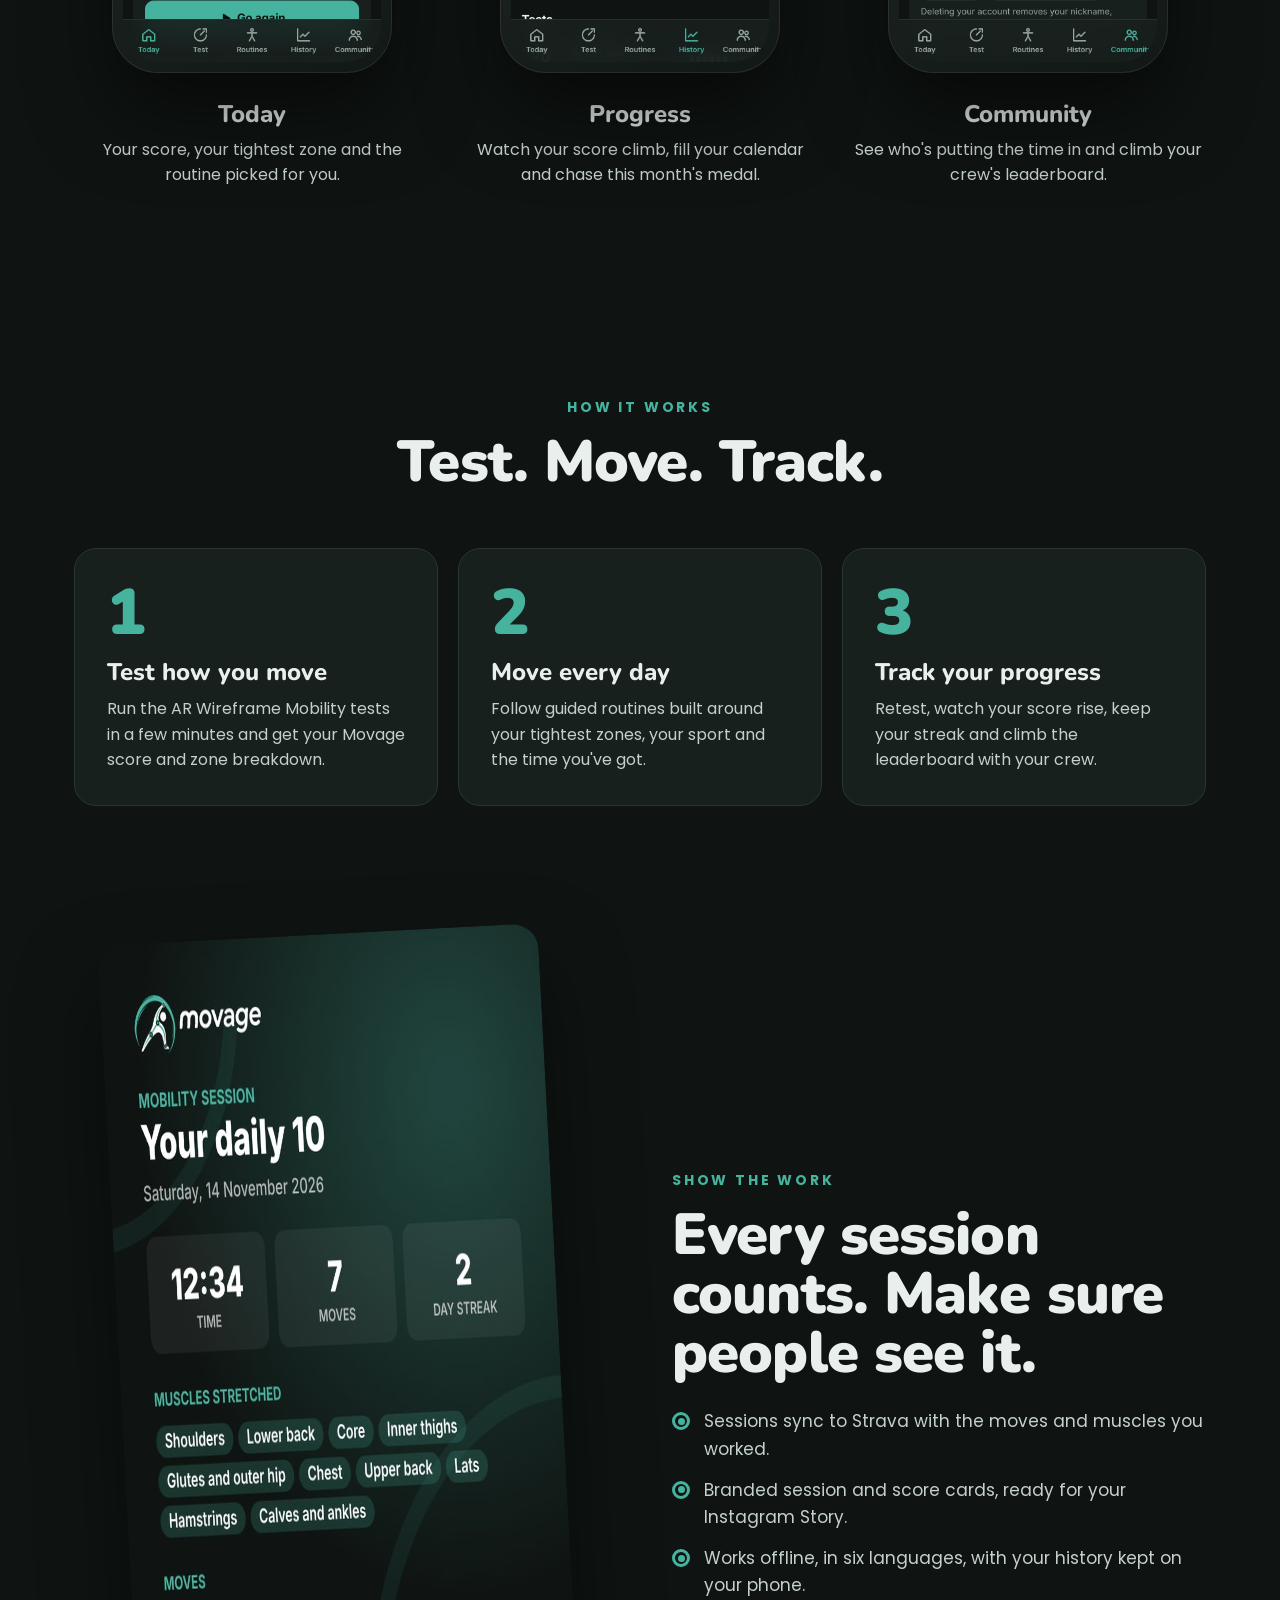
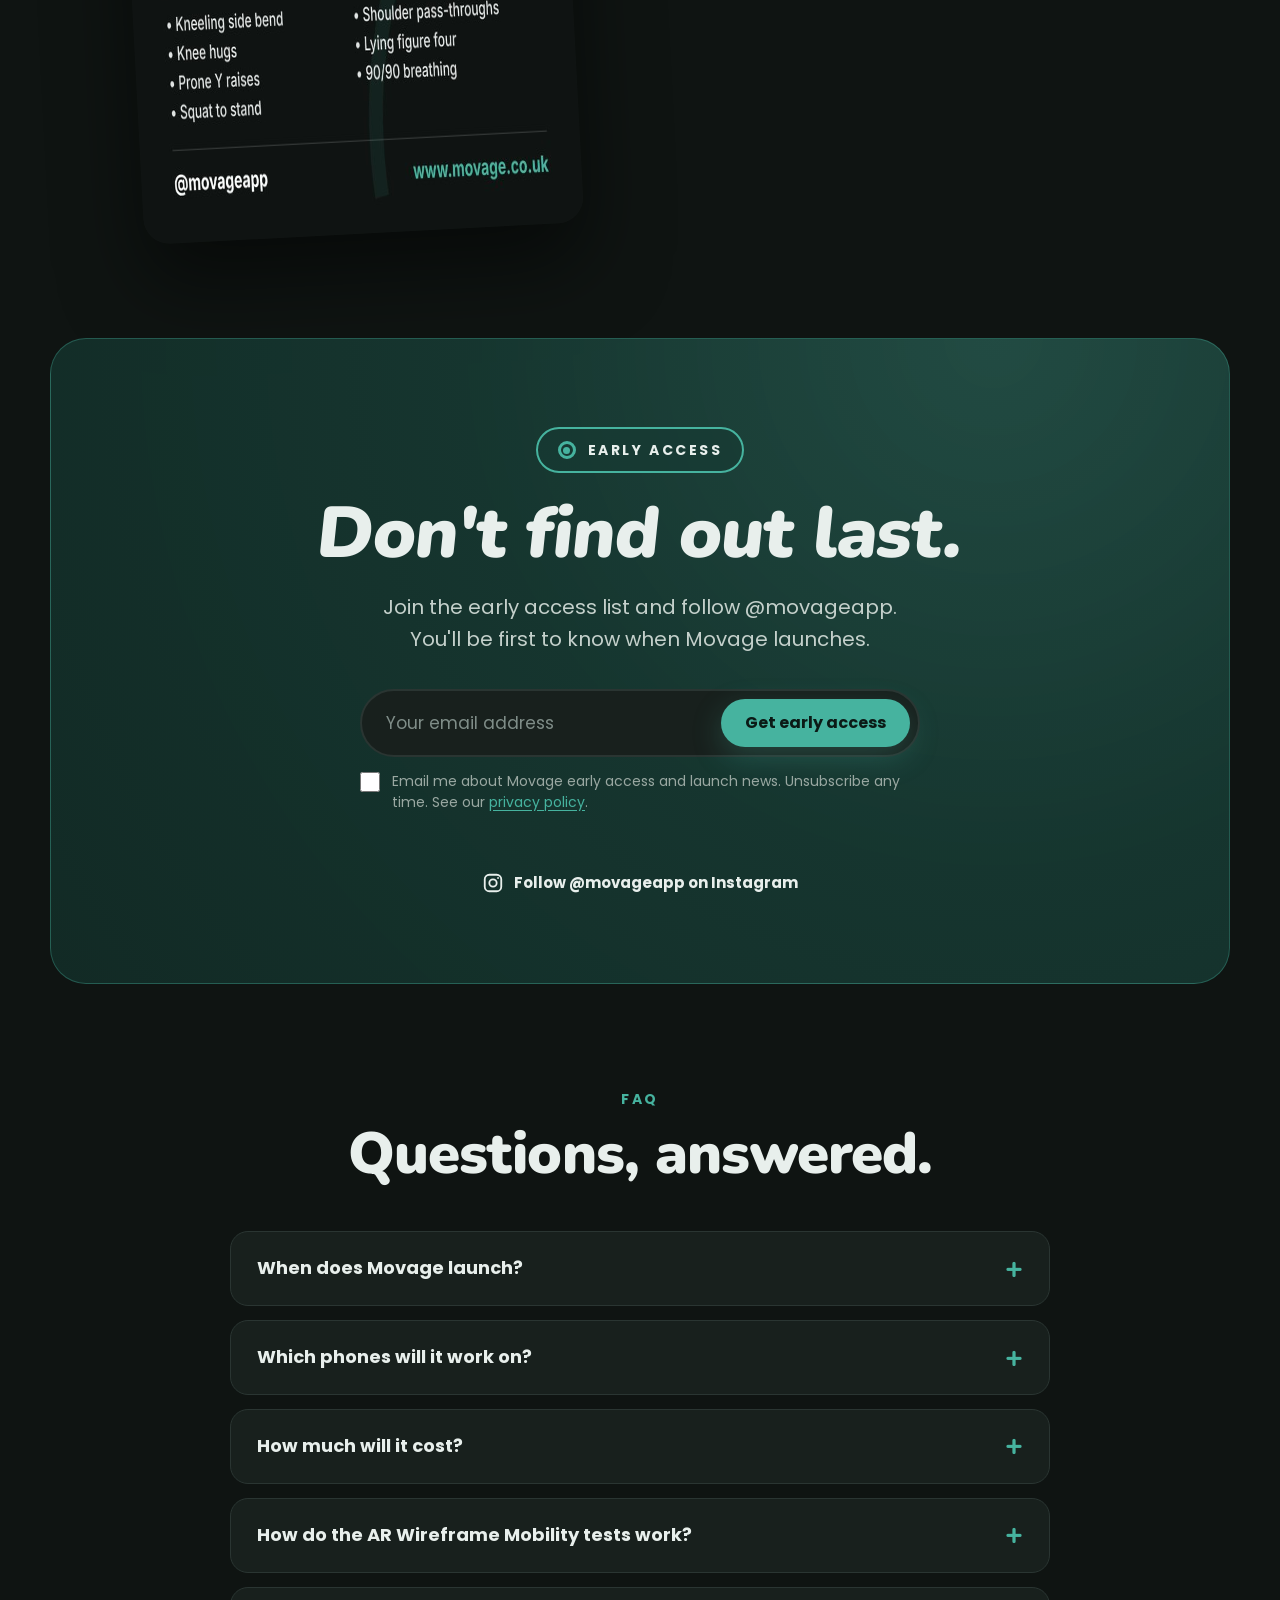
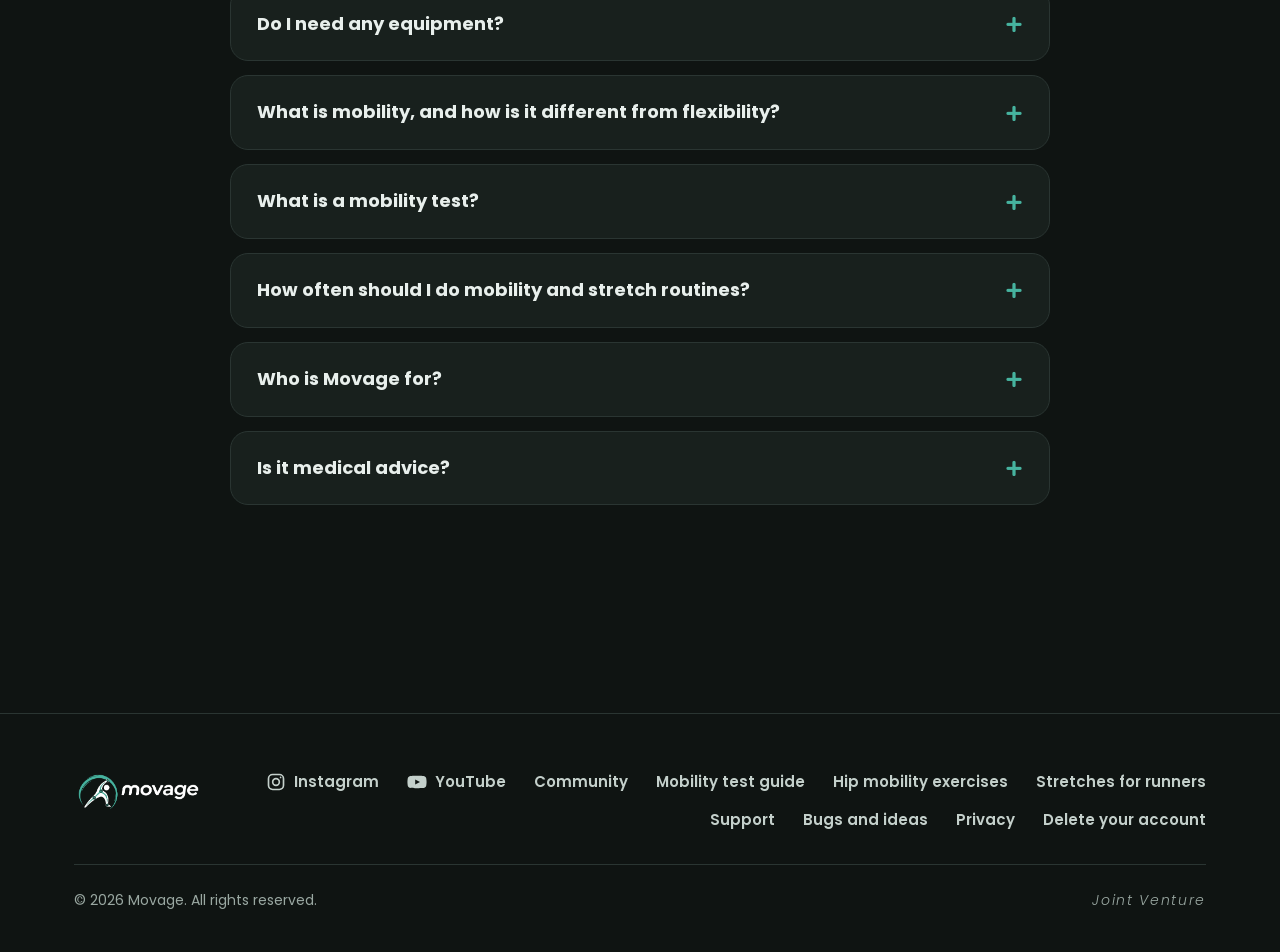
==== commit 4f070563: "Overhead squat check: 12 tests, about 16 minutes Co-Authored-By: Claude Opus 5.5 <noreply@anthropic." ====
--- a/index.html
+++ b/index.html
@@ -31,8 +31,8 @@
 <link rel="apple-touch-icon" href="assets/apple-touch-icon.png">
 <link rel="preload" href="assets/fonts/nunito-latin-900-normal.woff2" as="font" type="font/woff2" crossorigin>
 <link rel="preload" href="assets/fonts/poppins-latin-400-normal.woff2" as="font" type="font/woff2" crossorigin>
-<link rel="stylesheet" href="assets/site.css?v=24">
-<script type="application/ld+json">[{"@context":"https://schema.org","@type":"Organization","@id":"https://www.movage.co.uk/#org","name":"Movage","url":"https://www.movage.co.uk/","logo":"https://www.movage.co.uk/assets/favicon-192.png","sameAs":["https://www.instagram.com/movageapp/","https://www.youtube.com/@movageapp"]},{"@context":"https://schema.org","@type":"WebSite","@id":"https://www.movage.co.uk/#website","name":"Movage","url":"https://www.movage.co.uk/","publisher":{"@id":"https://www.movage.co.uk/#org"},"inLanguage":"en-GB"},{"@context":"https://schema.org","@type":"MobileApplication","name":"Movage","operatingSystem":"iOS","applicationCategory":"HealthApplication","applicationSubCategory":"Mobility and stretching","description":"Mobility app with an Augmented Reality camera mobility test, a mobility and flexibility score across six zones, and guided stretch routines.","url":"https://www.movage.co.uk/","publisher":{"@id":"https://www.movage.co.uk/#org"},"featureList":["Camera mobility test (11 tests, or a 6-test quick test)","Mobility score out of 100 across six zones","102 guided stretches with video demos","Routines for sports, lifts and tight areas","Community leaderboards and monthly challenges"]},{"@context":"https://schema.org","@type":"FAQPage","mainEntity":[{"@type":"Question","name":"When does Movage launch?","acceptedAnswer":{"@type":"Answer","text":"Soon. We're putting the finishing touches to the app now. The early access list and our Instagram followers will hear first."}},{"@type":"Question","name":"Which phones will it work on?","acceptedAnswer":{"@type":"Answer","text":"Movage is launching on iPhone first."}},{"@type":"Question","name":"How much will it cost?","acceptedAnswer":{"@type":"Answer","text":"We'll share pricing before launch, and the early access list will hear about it first."}},{"@type":"Question","name":"How do the AR Wireframe Mobility tests work?","acceptedAnswer":{"@type":"Answer","text":"You prop your phone up and move in front of the camera. Movage tracks a wireframe of your body on your phone and measures your range of motion. The video is processed on your phone and isn't recorded or uploaded."}},{"@type":"Question","name":"Do I need any equipment?","acceptedAnswer":{"@type":"Answer","text":"No. A bit of floor space is enough. A few moves use a towel, a wall, a chair or a step, and you can skip any you can't do."}},{"@type":"Question","name":"What is mobility, and how is it different from flexibility?","acceptedAnswer":{"@type":"Answer","text":"Flexibility is how far a muscle can lengthen. Mobility is how far you can actively move a joint through its range, with control. You need both: good mobility lets you squat deeper, reach overhead and rotate without your body compensating. Movage measures both, joint by joint."}},{"@type":"Question","name":"What is a mobility test?","acceptedAnswer":{"@type":"Answer","text":"A mobility test checks your range of motion at key joints, like shoulder flexion, thoracic rotation, the straight leg raise, hip rotation and ankle dorsiflexion (knee to wall). Movage runs 11 of these with your phone camera, or 6 in the 8-minute quick test, and turns them into a score out of 100 across six zones."}},{"@type":"Question","name":"How often should I do mobility and stretch routines?","acceptedAnswer":{"@type":"Answer","text":"Little and often works best. A 5 to 15 minute stretching routine most days does more than one long session a week. Movage builds a daily routine around your tightest zones, and you can retest every couple of weeks to see your mobility improve."}},{"@type":"Question","name":"Who is Movage for?","acceptedAnswer":{"@type":"Answer","text":"Anyone who wants to move better: runners, cyclists, lifters, CrossFit and HYROX athletes, golfers, and people who sit at a desk all day. There are mobility routines for specific sports and lifts, for tight hips, a stiff back and sore shoulders, and gentle routines you can do in bed."}},{"@type":"Question","name":"Is it medical advice?","acceptedAnswer":{"@type":"Answer","text":"No. Movage gives general mobility guidance, not medical advice. If you have an injury, pain or a medical condition, check with a physiotherapist or doctor first, and stop any move that hurts."}}]}]</script>
+<link rel="stylesheet" href="assets/site.css?v=25">
+<script type="application/ld+json">[{"@context":"https://schema.org","@type":"Organization","@id":"https://www.movage.co.uk/#org","name":"Movage","url":"https://www.movage.co.uk/","logo":"https://www.movage.co.uk/assets/favicon-192.png","sameAs":["https://www.instagram.com/movageapp/","https://www.youtube.com/@movageapp"]},{"@context":"https://schema.org","@type":"WebSite","@id":"https://www.movage.co.uk/#website","name":"Movage","url":"https://www.movage.co.uk/","publisher":{"@id":"https://www.movage.co.uk/#org"},"inLanguage":"en-GB"},{"@context":"https://schema.org","@type":"MobileApplication","name":"Movage","operatingSystem":"iOS","applicationCategory":"HealthApplication","applicationSubCategory":"Mobility and stretching","description":"Mobility app with an Augmented Reality camera mobility test, a mobility and flexibility score across six zones, and guided stretch routines.","url":"https://www.movage.co.uk/","publisher":{"@id":"https://www.movage.co.uk/#org"},"featureList":["Camera mobility test (12 tests, or a 6-test quick test)","Mobility score out of 100 across six zones","102 guided stretches with video demos","Routines for sports, lifts and tight areas","Community leaderboards and monthly challenges"]},{"@context":"https://schema.org","@type":"FAQPage","mainEntity":[{"@type":"Question","name":"When does Movage launch?","acceptedAnswer":{"@type":"Answer","text":"Soon. We're putting the finishing touches to the app now. The early access list and our Instagram followers will hear first."}},{"@type":"Question","name":"Which phones will it work on?","acceptedAnswer":{"@type":"Answer","text":"Movage is launching on iPhone first."}},{"@type":"Question","name":"How much will it cost?","acceptedAnswer":{"@type":"Answer","text":"We'll share pricing before launch, and the early access list will hear about it first."}},{"@type":"Question","name":"How do the AR Wireframe Mobility tests work?","acceptedAnswer":{"@type":"Answer","text":"You prop your phone up and move in front of the camera. Movage tracks a wireframe of your body on your phone and measures your range of motion. The video is processed on your phone and isn't recorded or uploaded."}},{"@type":"Question","name":"Do I need any equipment?","acceptedAnswer":{"@type":"Answer","text":"No. A bit of floor space is enough. A few moves use a towel, a wall, a chair or a step, and you can skip any you can't do."}},{"@type":"Question","name":"What is mobility, and how is it different from flexibility?","acceptedAnswer":{"@type":"Answer","text":"Flexibility is how far a muscle can lengthen. Mobility is how far you can actively move a joint through its range, with control. You need both: good mobility lets you squat deeper, reach overhead and rotate without your body compensating. Movage measures both, joint by joint."}},{"@type":"Question","name":"What is a mobility test?","acceptedAnswer":{"@type":"Answer","text":"A mobility test checks your range of motion at key joints, like shoulder flexion, thoracic rotation, the straight leg raise, hip rotation and ankle dorsiflexion (knee to wall). Movage runs 12 of these with your phone camera, or 6 in the 8-minute quick test, and turns them into a score out of 100 across six zones."}},{"@type":"Question","name":"How often should I do mobility and stretch routines?","acceptedAnswer":{"@type":"Answer","text":"Little and often works best. A 5 to 15 minute stretching routine most days does more than one long session a week. Movage builds a daily routine around your tightest zones, and you can retest every couple of weeks to see your mobility improve."}},{"@type":"Question","name":"Who is Movage for?","acceptedAnswer":{"@type":"Answer","text":"Anyone who wants to move better: runners, cyclists, lifters, CrossFit and HYROX athletes, golfers, and people who sit at a desk all day. There are mobility routines for specific sports and lifts, for tight hips, a stiff back and sore shoulders, and gentle routines you can do in bed."}},{"@type":"Question","name":"Is it medical advice?","acceptedAnswer":{"@type":"Answer","text":"No. Movage gives general mobility guidance, not medical advice. If you have an injury, pain or a medical condition, check with a physiotherapist or doctor first, and stop any move that hurts."}}]}]</script>
 </head>
 <body>
 <a class="skip" href="#main">Skip to content</a>
@@ -128,7 +128,7 @@
       </article>
       <article class="topt full">
         <p class="topt-tag">Full test</p>
-        <p class="topt-big"><b>11</b> tests <span>&middot;</span> <b>15</b> min</p>
+        <p class="topt-big"><b>12</b> tests <span>&middot;</span> <b>16</b> min</p>
         <p>Every test, with left and right measured separately, including hip flexors, hamstrings, ankle bend and external rotation.</p>
         <ul>
           <li>Spots differences between your left and right side</li>
@@ -139,7 +139,7 @@
       </article>
     </div>
     <p class="testwhy">Why two? A detailed test is great for finding the problem, but nobody wants to spend 20 minutes on it every fortnight. The quick test uses the most telling move from each zone, so you can keep checking in without it feeling like a chore, then do the full test now and then for the detail.</p>
-     <p class="testwhy">Read the guides: <a href="mobility-test.html">all 11 mobility tests explained</a>, <a href="hip-mobility-exercises.html">hip mobility exercises</a> and <a href="stretching-routines-for-runners.html">stretching routines for runners</a>.</p>
+     <p class="testwhy">Read the guides: <a href="mobility-test.html">all 12 mobility tests explained</a>, <a href="hip-mobility-exercises.html">hip mobility exercises</a> and <a href="stretching-routines-for-runners.html">stretching routines for runners</a>.</p>
   </div>
 </section>
 
@@ -154,7 +154,7 @@
       <article class="feat">
         <div class="ico"><svg viewBox="0 0 24 24" fill="none" stroke="currentColor" stroke-width="2" stroke-linecap="round" stroke-linejoin="round" aria-hidden="true"><circle cx="12" cy="4.5" r="2"/><path d="M12 7v6l-4 7M12 13l4 7M6 10l6-1 6 1"/><circle cx="6" cy="10" r="1.2"/><circle cx="18" cy="10" r="1.2"/></svg></div>
         <h3>AR Wireframe Mobility tests</h3>
-        <p>11 tests across six zones, as a full test or an 8-minute quick test. Your phone tracks a live wireframe of your body and measures your range of motion, or you can enter results by hand.</p>
+        <p>12 tests across six zones, as a full test or an 8-minute quick test. Your phone tracks a live wireframe of your body and measures your range of motion, or you can enter results by hand.</p>
       </article>
       <article class="feat">
         <div class="ico"><svg viewBox="0 0 24 24" fill="none" stroke="currentColor" stroke-width="2" stroke-linecap="round" stroke-linejoin="round" aria-hidden="true"><path d="M8 5v14l11-7z"/></svg></div>
@@ -269,7 +269,7 @@
       <details><summary>How do the AR Wireframe Mobility tests work?</summary><p>You prop your phone up and move in front of the camera. Movage tracks a wireframe of your body on your phone and measures your range of motion. The video is processed on your phone and isn't recorded or uploaded.</p></details>
       <details><summary>Do I need any equipment?</summary><p>No. A bit of floor space is enough. A few moves use a towel, a wall, a chair or a step, and you can skip any you can't do.</p></details>
       <details><summary>What is mobility, and how is it different from flexibility?</summary><p>Flexibility is how far a muscle can lengthen. Mobility is how far you can actively move a joint through its range, with control. You need both: good mobility lets you squat deeper, reach overhead and rotate without your body compensating. Movage measures both, joint by joint.</p></details>
-      <details><summary>What is a mobility test?</summary><p>A mobility test checks your range of motion at key joints, like shoulder flexion, thoracic rotation, the straight leg raise, hip rotation and ankle dorsiflexion (knee to wall). Movage runs 11 of these with your phone camera, or 6 in the 8-minute quick test, and turns them into a score out of 100 across six zones.</p></details>
+      <details><summary>What is a mobility test?</summary><p>A mobility test checks your range of motion at key joints, like shoulder flexion, thoracic rotation, the straight leg raise, hip rotation and ankle dorsiflexion (knee to wall). Movage runs 12 of these with your phone camera, or 6 in the 8-minute quick test, and turns them into a score out of 100 across six zones.</p></details>
       <details><summary>How often should I do mobility and stretch routines?</summary><p>Little and often works best. A 5 to 15 minute stretching routine most days does more than one long session a week. Movage builds a daily routine around your tightest zones, and you can retest every couple of weeks to see your mobility improve.</p></details>
       <details><summary>Who is Movage for?</summary><p>Anyone who wants to move better: runners, cyclists, lifters, CrossFit and HYROX athletes, golfers, and people who sit at a desk all day. There are mobility routines for specific sports and lifts, for tight hips, a stiff back and sore shoulders, and gentle routines you can do in bed.</p></details>
       <details><summary>Is it medical advice?</summary><p>No. Movage gives general mobility guidance, not medical advice. If you have an injury, pain or a medical condition, check with a physiotherapist or doctor first, and stop any move that hurts.</p></details>
--- a/assets/site.css
+++ b/assets/site.css
@@ -499,3 +499,13 @@
 .ad-shr b { text-align: right; color: var(--text); font-size: 14px; }
 .ad-mini { display: block; height: 4px; margin-top: 6px; border-radius: 2px; background: var(--line); overflow: hidden; min-width: 60px; }
 .ad-mini em { display: block; height: 100%; background: var(--z-hp); }
+/* Admin charts: vertical scale */
+.ad-chart { display: flex; gap: 8px; margin-top: 12px; }
+.ad-y { display: flex; flex-direction: column; justify-content: space-between; height: 110px; font-size: 11.5px; color: var(--text-2); text-align: right; min-width: 24px; font-variant-numeric: tabular-nums; }
+.ad-y span { line-height: 1; transform: translateY(-1px); }
+.ad-y span:last-child { transform: translateY(1px); }
+.ad-plot { position: relative; flex: 1; min-width: 0; height: 110px; border-left: 1px solid var(--line); border-bottom: 1px solid var(--line); }
+.ad-plot .ad-bars { margin-top: 0; height: 100%; position: relative; }
+.ad-grid { position: absolute; left: 0; right: 0; border-top: 1px dashed var(--line); pointer-events: none; }
+.ad-grid.g1 { top: 0; } .ad-grid.g2 { top: 50%; }
+.ad-axis-x { padding-left: 32px; }
